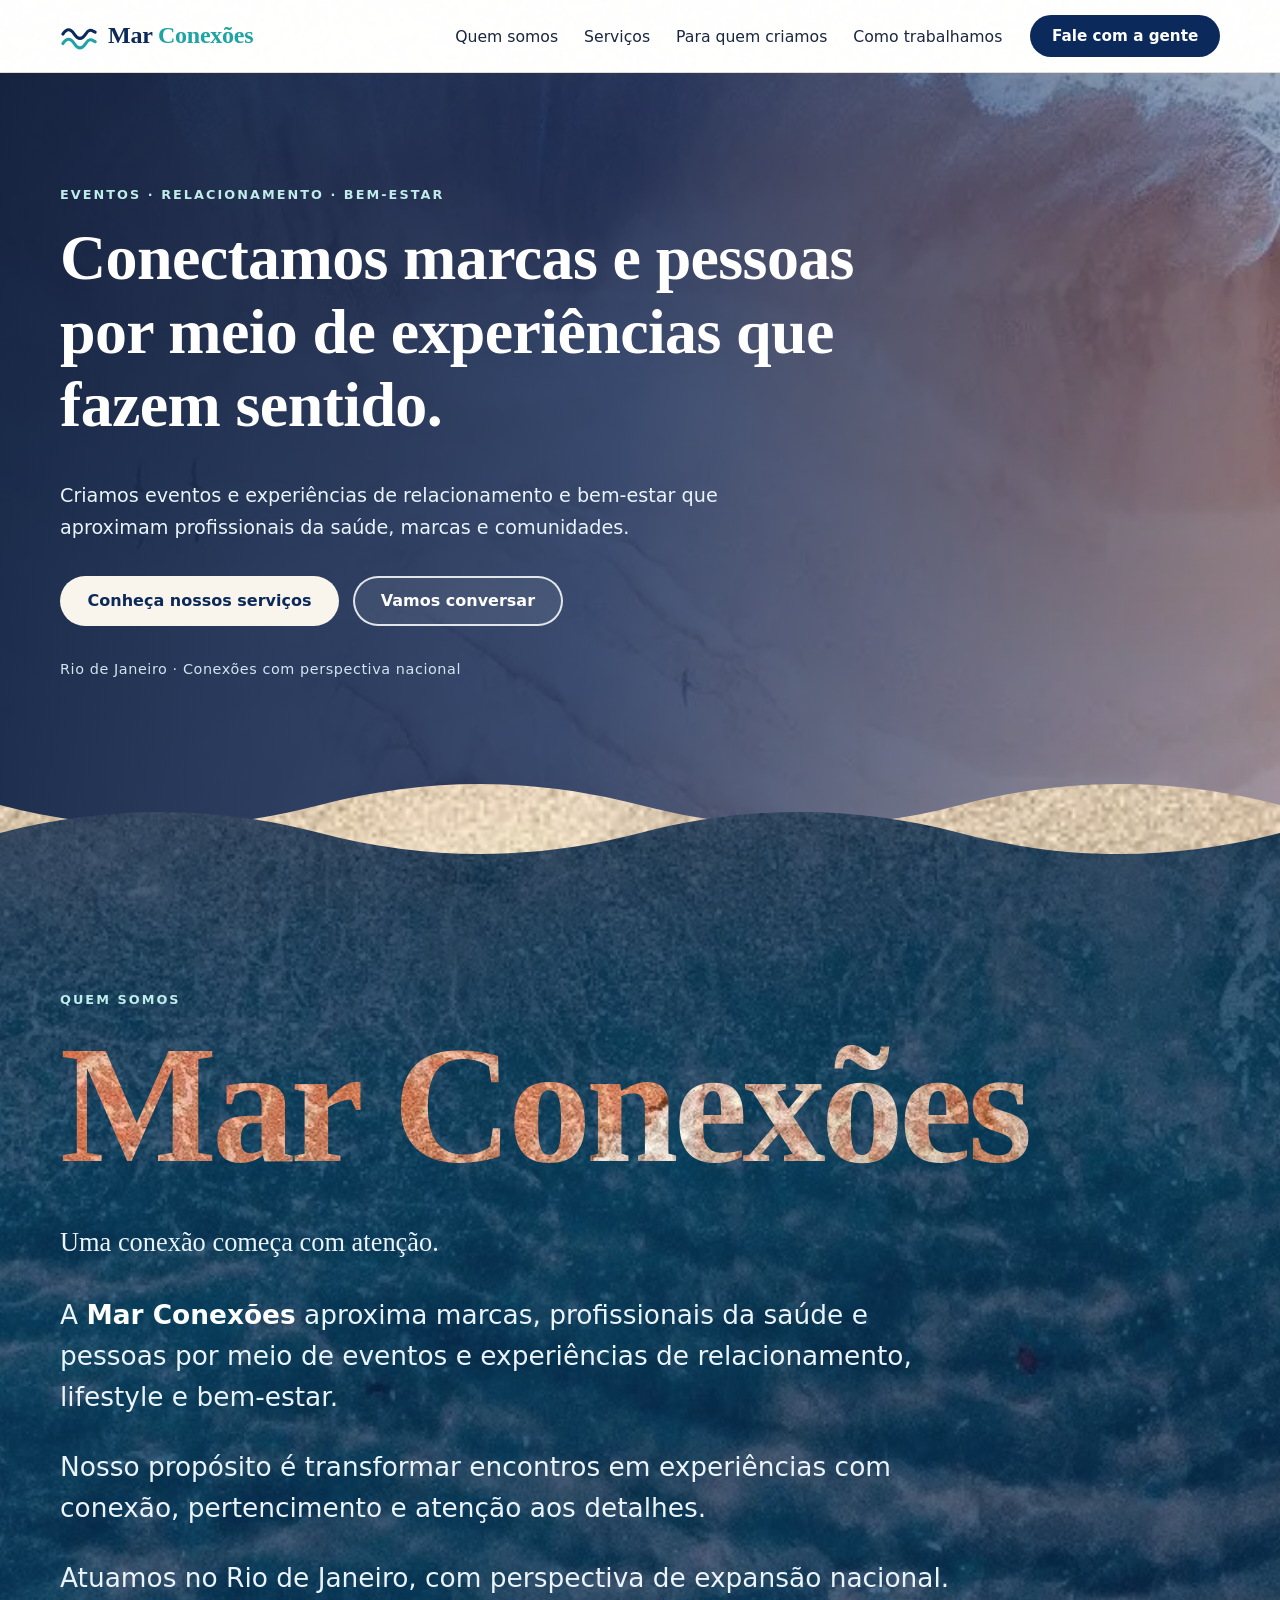
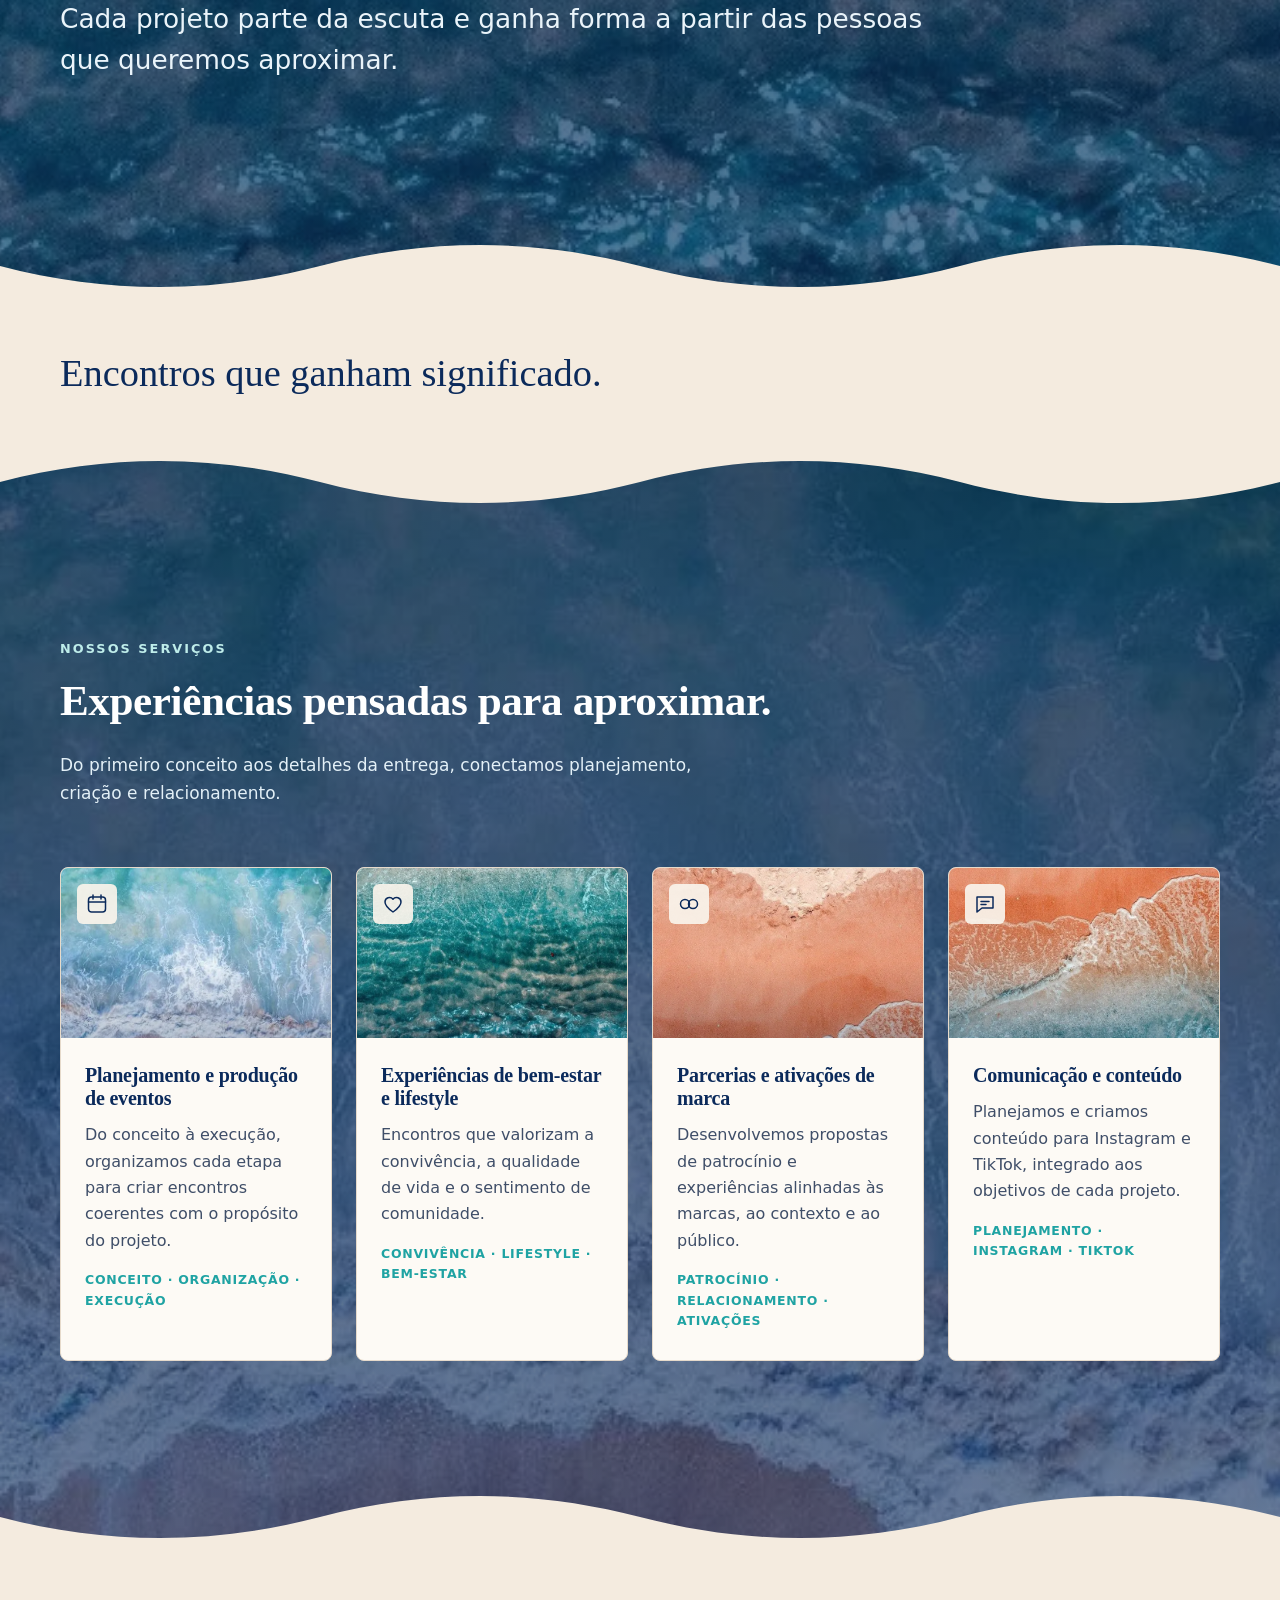
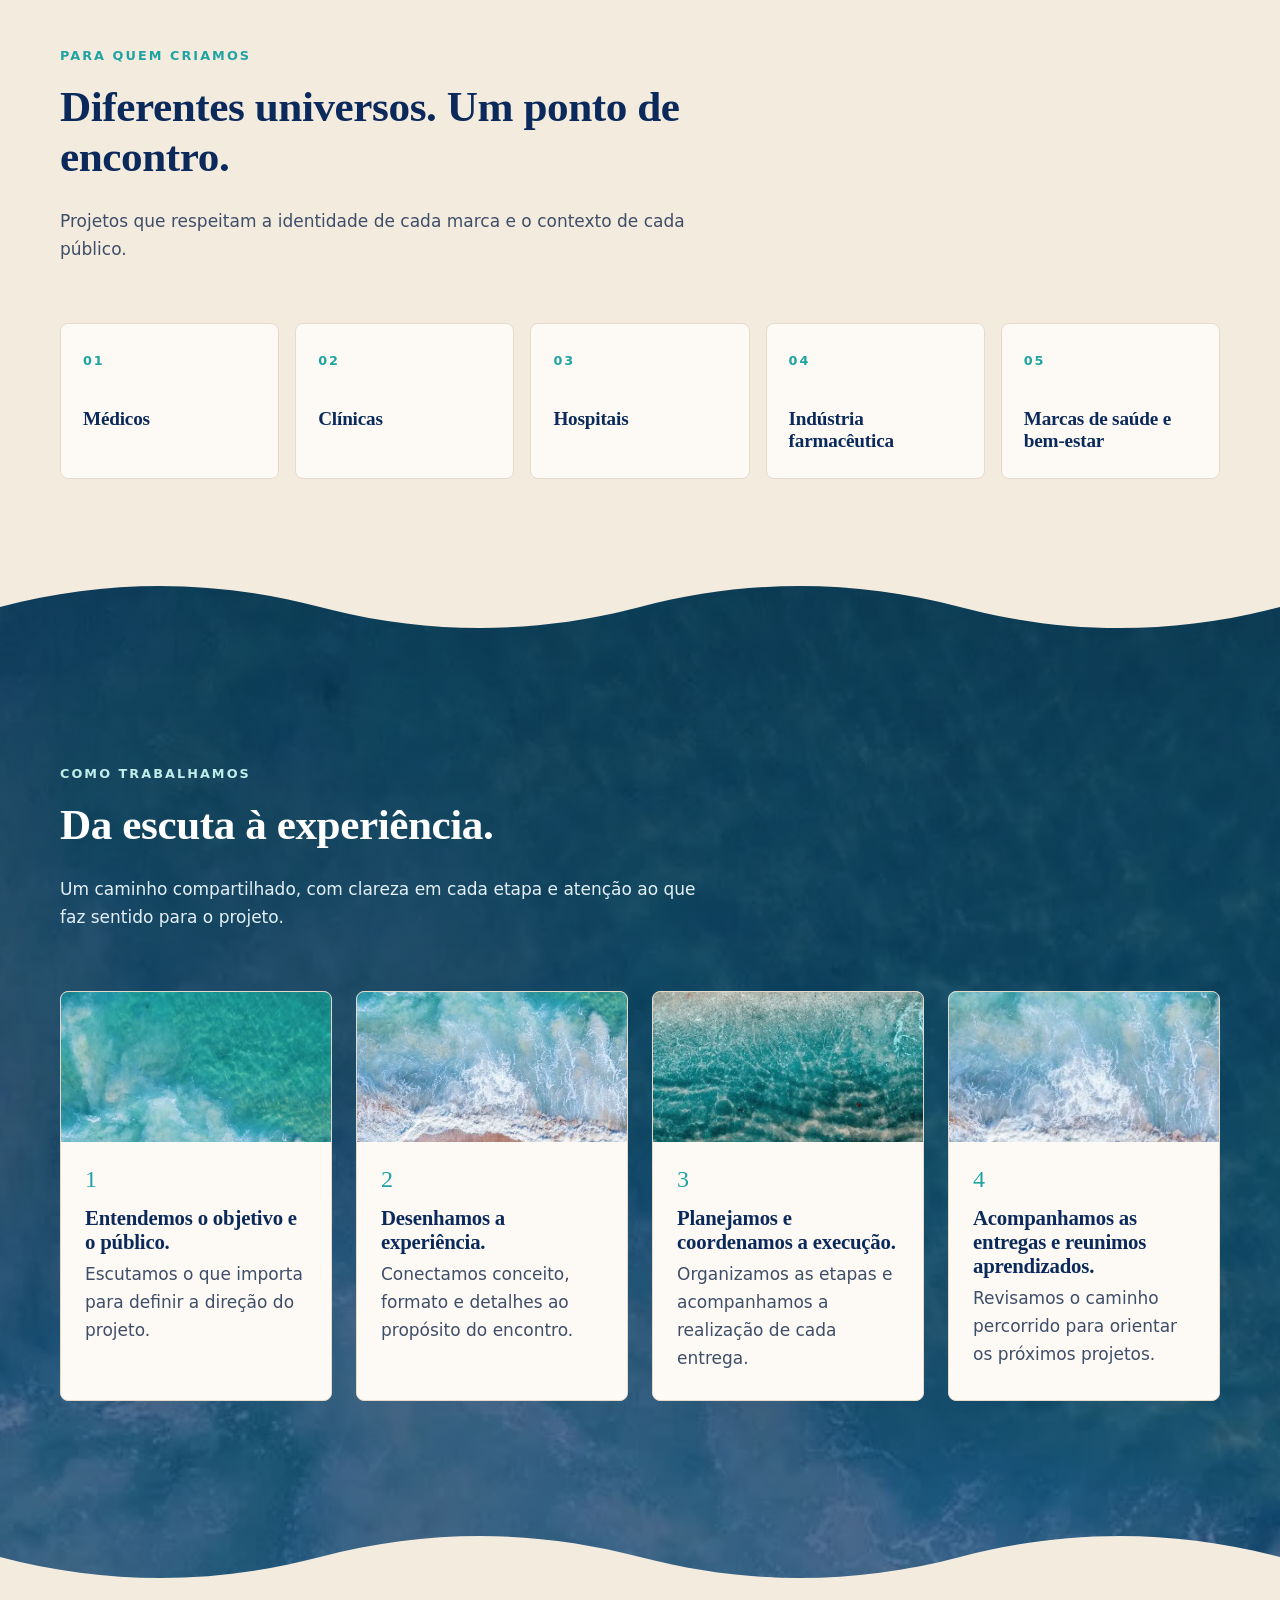
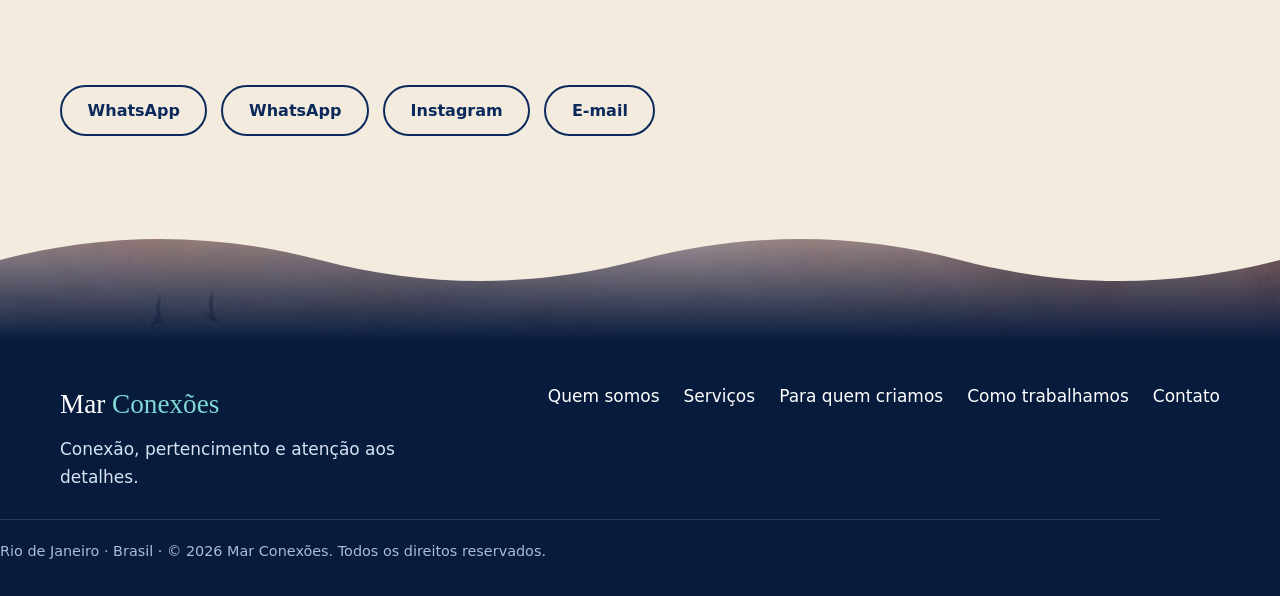
==== index.html @ 2508d007 "Inverte fundos (mar onde era areia e areia onde era mar) e novo Quem somos com foto dentro das letra" ====
<!DOCTYPE html>
<html lang="pt-BR">
<head>
  <meta charset="utf-8">
  <meta name="viewport" content="width=device-width, initial-scale=1">
  <title>Mar Conexões | Eventos e experiências de relacionamento e bem-estar</title>
  <meta name="description" content="A Mar Conexões conecta marcas, profissionais da saúde e pessoas por meio de eventos, experiências de relacionamento, lifestyle e bem-estar. Atuação no Rio de Janeiro.">
  <meta name="theme-color" content="#0B2A5B">
  <meta property="og:type" content="website">
  <meta property="og:locale" content="pt_BR">
  <meta property="og:title" content="Mar Conexões">
  <meta property="og:description" content="Conectamos marcas e pessoas por meio de experiências que fazem sentido.">
  <link rel="icon" type="image/svg+xml" href="assets/favicon.svg">
  <link rel="stylesheet" href="assets/css/styles.css">
</head>
<body>
  <a class="skip-link" href="#conteudo">Ir para o conteúdo</a>

  <header class="site-header">
    <div class="container header-inner">
      <a class="brand" href="index.html#inicio" aria-label="Mar Conexões — página inicial">
        <svg class="brand-mark" viewBox="0 0 40 40" aria-hidden="true"><path d="M3 18c4-6 8-6 12 0s8 6 12 0 6-4 10-2" fill="none" stroke="currentColor" stroke-width="3.2" stroke-linecap="round"/><path d="M3 28c4-6 8-6 12 0s8 6 12 0 6-4 10-2" fill="none" stroke="var(--teal)" stroke-width="3.2" stroke-linecap="round"/></svg>
        <span class="brand-name">Mar <em>Conexões</em></span>
      </a>
      <button class="menu-toggle" type="button" aria-expanded="false" aria-controls="menu" aria-label="Abrir menu"><span></span><span></span><span></span></button>
      <nav id="menu" class="main-nav" aria-label="Principal">
        <img class="nav-bg" src="assets/img/mar-turquesa-vertical.webp" alt="" loading="lazy" width="736" height="1308">
        <ul>
          <li><a href="index.html#quem-somos">Quem somos</a></li>
          <li><a href="index.html#servicos">Serviços</a></li>
          <li><a href="index.html#para-quem">Para quem criamos</a></li>
          <li><a href="index.html#como-trabalhamos">Como trabalhamos</a></li>
        </ul>
        <a class="btn btn-primary nav-cta" href="index.html#contato">Fale com a gente</a>
      </nav>
    </div>
  </header>

  <main id="conteudo">
    <!-- 2. Abertura -->
    <section id="inicio" class="hero" aria-labelledby="hero-titulo">
      <img class="bg" src="assets/img/mar-areia-rosa-faixa.webp" alt="" width="736" height="420" fetchpriority="high" decoding="async">
      <div class="hero-overlay"></div>
      <div class="container hero-inner">
        <p class="eyebrow eyebrow-light">Eventos · Relacionamento · Bem-estar</p>
        <h1 id="hero-titulo">Conectamos marcas e pessoas por meio de experiências que fazem sentido.</h1>
        <p class="lead">Criamos eventos e experiências de relacionamento e bem-estar que aproximam profissionais da saúde, marcas e comunidades.</p>
        <div class="actions">
          <a class="btn btn-light" href="#servicos">Conheça nossos serviços</a>
          <a class="btn btn-ghost" href="#contato">Vamos conversar</a>
        </div>
        <p class="hero-loc">Rio de Janeiro · Conexões com perspectiva nacional</p>
      </div>
      
    </section>

    <!-- 3. Quem somos -->
    <section id="quem-somos" class="section sea sea-agua" aria-labelledby="quem-titulo">
      <div class="container about-new">
        <p class="eyebrow eyebrow-light">Quem somos</p>
        <h2 id="quem-titulo" class="about-logo">Mar Conexões</h2>
        <div class="about-copy">
          <p class="about-statement">Uma conexão começa com atenção.</p>
          <p>A <strong>Mar Conexões</strong> aproxima marcas, profissionais da saúde e pessoas por meio de eventos e experiências de relacionamento, lifestyle e bem-estar.</p>
          <p>Nosso propósito é transformar encontros em experiências com conexão, pertencimento e atenção aos detalhes.</p>
          <p>Atuamos no Rio de Janeiro, com perspectiva de expansão nacional. Cada projeto parte da escuta e ganha forma a partir das pessoas que queremos aproximar.</p>
        </div>
      </div>
    </section>

    <div class="band" role="presentation">
      <p class="band-text container">Encontros que ganham significado.</p>
    </div>

    <!-- 4. Serviços -->
    <section id="servicos" class="section sea sea-espuma" aria-labelledby="serv-titulo">
      <div class="container">
        <div class="section-head">
          <p class="eyebrow">Nossos serviços</p>
          <h2 id="serv-titulo">Experiências pensadas para aproximar.</h2>
          <p class="section-sub">Do primeiro conceito aos detalhes da entrega, conectamos planejamento, criação e relacionamento.</p>
        </div>
        <div class="cards cards-4">
          <article class="card">
            <div class="card-media"><img src="assets/img/mar-espuma-quadrado.webp" alt="" loading="lazy" width="560" height="560"><span class="card-icon" aria-hidden="true"><svg viewBox="0 0 24 24"><rect x="3.5" y="5" width="17" height="15" rx="3"/><path d="M8 3v4M16 3v4M3.5 10h17"/></svg></span></div>
            <div class="card-body"><h3>Planejamento e produção de eventos</h3><p>Do conceito à execução, organizamos cada etapa para criar encontros coerentes com o propósito do projeto.</p><small class="tags">Conceito · Organização · Execução</small></div>
          </article>
          <article class="card">
            <div class="card-media"><img src="assets/img/mar-agua-faixa.webp" alt="" loading="lazy" width="720" height="440"><span class="card-icon" aria-hidden="true"><svg viewBox="0 0 24 24"><path d="M12 20c-5-3.5-8-6.5-8-10a4.5 4.5 0 0 1 8-2.8A4.5 4.5 0 0 1 20 10c0 3.5-3 6.5-8 10z"/></svg></span></div>
            <div class="card-body"><h3>Experiências de bem-estar e lifestyle</h3><p>Encontros que valorizam a convivência, a qualidade de vida e o sentimento de comunidade.</p><small class="tags">Convivência · Lifestyle · Bem-estar</small></div>
          </article>
          <article class="card">
            <div class="card-media"><img src="assets/img/mar-areia-coral-faixa.webp" alt="" loading="lazy" width="720" height="420"><span class="card-icon" aria-hidden="true"><svg viewBox="0 0 24 24"><circle cx="8" cy="12" r="4.5"/><circle cx="16" cy="12" r="4.5"/></svg></span></div>
            <div class="card-body"><h3>Parcerias e ativações de marca</h3><p>Desenvolvemos propostas de patrocínio e experiências alinhadas às marcas, ao contexto e ao público.</p><small class="tags">Patrocínio · Relacionamento · Ativações</small></div>
          </article>
          <article class="card">
            <div class="card-media"><img src="assets/img/mar-onda-coral-faixa.webp" alt="" loading="lazy" width="720" height="440"><span class="card-icon" aria-hidden="true"><svg viewBox="0 0 24 24"><path d="M4 5h16v11H9l-5 4z"/><path d="M8 9.5h8M8 12.5h5"/></svg></span></div>
            <div class="card-body"><h3>Comunicação e conteúdo</h3><p>Planejamos e criamos conteúdo para Instagram e TikTok, integrado aos objetivos de cada projeto.</p><small class="tags">Planejamento · Instagram · TikTok</small></div>
          </article>
        </div>
      </div>
    </section>

    <!-- 5. Para quem criamos -->
    <section id="para-quem" class="section" aria-labelledby="quem-criamos-titulo">
      <div class="container">
        <div class="section-head">
          <p class="eyebrow">Para quem criamos</p>
          <h2 id="quem-criamos-titulo">Diferentes universos. Um ponto de encontro.</h2>
          <p class="section-sub">Projetos que respeitam a identidade de cada marca e o contexto de cada público.</p>
        </div>
        <ul class="audience">
          <li><span class="num">01</span><h3>Médicos</h3></li>
          <li><span class="num">02</span><h3>Clínicas</h3></li>
          <li><span class="num">03</span><h3>Hospitais</h3></li>
          <li><span class="num">04</span><h3>Indústria farmacêutica</h3></li>
          <li><span class="num">05</span><h3>Marcas de saúde e bem-estar</h3></li>
        </ul>
      </div>
    </section>

    <!-- 6. Como trabalhamos -->
    <section id="como-trabalhamos" class="section sea sea-turquesa" aria-labelledby="como-titulo">
      <div class="container">
        <div class="section-head">
          <p class="eyebrow">Como trabalhamos</p>
          <h2 id="como-titulo">Da escuta à experiência.</h2>
          <p class="section-sub">Um caminho compartilhado, com clareza em cada etapa e atenção ao que faz sentido para o projeto.</p>
        </div>
        <ol class="steps">
          <li class="step">
            <img src="assets/img/mar-turquesa-faixa.webp" alt="" loading="lazy" width="736" height="430">
            <span class="step-num">1</span>
            <h3>Entendemos o objetivo e o público.</h3><p>Escutamos o que importa para definir a direção do projeto.</p>
          </li>
          <li class="step">
            <img src="assets/img/mar-espuma-faixa.webp" alt="" loading="lazy" width="736" height="460">
            <span class="step-num">2</span>
            <h3>Desenhamos a experiência.</h3><p>Conectamos conceito, formato e detalhes ao propósito do encontro.</p>
          </li>
          <li class="step">
            <img src="assets/img/mar-transicao-quadrado.webp" alt="" loading="lazy" width="600" height="600">
            <span class="step-num">3</span>
            <h3>Planejamos e coordenamos a execução.</h3><p>Organizamos as etapas e acompanhamos a realização de cada entrega.</p>
          </li>
          <li class="step">
            <img src="assets/img/mar-espuma-quadrado.webp" alt="" loading="lazy" width="560" height="560">
            <span class="step-num">4</span>
            <h3>Acompanhamos as entregas e reunimos aprendizados.</h3><p>Revisamos o caminho percorrido para orientar os próximos projetos.</p>
          </li>
        </ol>
      </div>
    </section>

    <!-- 7. Contato -->
    <section id="contato" class="contact" aria-label="Contato">
      <div class="container contact-inner">
        <div id="contact-actions" class="actions"></div>
      </div>
    </section>
  </main>

  <footer class="site-footer">
    <div class="footer-strip" role="presentation"><img src="assets/img/mar-areia-rosa-faixa.webp" alt="" loading="lazy" width="736" height="420"></div>
    <div class="container footer-inner">
      <div>
        <p class="footer-brand">Mar <em>Conexões</em></p>
        <p class="footer-tag">Conexão, pertencimento e atenção aos detalhes.</p>
      </div>
      <nav aria-label="Rodapé">
        <ul>
          <li><a href="index.html#quem-somos">Quem somos</a></li>
          <li><a href="index.html#servicos">Serviços</a></li>
          <li><a href="index.html#para-quem">Para quem criamos</a></li>
          <li><a href="index.html#como-trabalhamos">Como trabalhamos</a></li>
          <li><a href="index.html#contato">Contato</a></li>
        </ul>
      </nav>
    </div>
    <p class="container copyright">Rio de Janeiro · Brasil · © <span id="ano">2026</span> Mar Conexões. Todos os direitos reservados.</p>
  </footer>

  <script src="assets/js/site-config.js"></script>
  <script src="assets/js/main.js"></script>
</body>
</html>
---- assets/css/styles.css ----
/* ==========================================================================
   Mar Conexões — estilos. Cores e fontes: edite as variáveis em :root.
   ========================================================================== */
:root {
  --navy: #0B2A5B;
  --navy-deep: #071B3D;
  --teal: #1FA3A3;
  --teal-soft: #DDF1F0;
  --coral: #E9917A;
  --sand: #F4EBDF;
  --sand-light: #FAF5EC;
  --paper: #FDFAF5;
  --ink: #1A2740;
  --muted: #3F4E68;
  --line: #E6DACB;
  --white: #fff;
  --font-display: "Iowan Old Style", "Palatino Linotype", Palatino, "Book Antiqua", Georgia, serif;
  --font-body: system-ui, -apple-system, "Segoe UI", Roboto, "Helvetica Neue", Arial, sans-serif;
  --radius: 8px;
  --header-h: 72px;
  --wave-h: 56px;
  --wave-top: url("data:image/svg+xml,%3Csvg xmlns='http://www.w3.org/2000/svg' viewBox='0 0 1440 80' preserveAspectRatio='none'%3E%3Cpath transform='translate(0 80) scale(1 -1)' d='M0 0H1440V40C1320 0 1200 0 1080 40C960 80 840 80 720 40C600 0 480 0 360 40C240 80 120 80 0 40Z'/%3E%3C/svg%3E");
  --hero-wave: url("data:image/svg+xml,%3Csvg xmlns='http://www.w3.org/2000/svg' viewBox='0 0 1440 80' preserveAspectRatio='none'%3E%3Cpath d='M0 0H1440V40C1320 0 1200 0 1080 40C960 80 840 80 720 40C600 0 480 0 360 40C240 80 120 80 0 40Z'/%3E%3C/svg%3E");
  /* Textura de areia: grãos finos gerados em SVG (sem arquivo de imagem). */
  --sand-grain: url("data:image/svg+xml,%3Csvg xmlns='http://www.w3.org/2000/svg' width='240' height='240'%3E%3Cfilter id='g' x='0' y='0' width='100%25' height='100%25'%3E%3CfeTurbulence type='fractalNoise' baseFrequency='.9' numOctaves='3' stitchTiles='stitch'/%3E%3CfeColorMatrix values='0 0 0 0 .55 0 0 0 0 .42 0 0 0 0 .28 0 0 0 .55 0'/%3E%3C/filter%3E%3Crect width='100%25' height='100%25' filter='url(%23g)' opacity='.5'/%3E%3C/svg%3E");
}
*, *::before, *::after { box-sizing: border-box; }
html { scroll-behavior: smooth; scroll-padding-top: calc(var(--header-h) + 8px); }
body { margin: 0; font-family: var(--font-body); color: var(--ink); background: var(--sand); line-height: 1.65; font-size: 1.0625rem; -webkit-font-smoothing: antialiased; }
body.menu-open { overflow: hidden; }
/* Fundo de areia (foto) fixo atrás de toda a página, suavizado para manter o texto legível. */
body::before { content: ""; position: fixed; inset: 0; z-index: -1; pointer-events: none; background: linear-gradient(rgba(250,244,234,.5), rgba(250,244,234,.5)), url("../img/areia-textura.webp") center / cover no-repeat; }
img { max-width: 100%; display: block; }
h1, h2, h3 { font-family: var(--font-display); color: var(--navy); font-weight: 600; line-height: 1.15; margin: 0 0 .6em; letter-spacing: -.01em; }
h1 { font-size: clamp(2.2rem, 5.6vw, 4rem); }
h2 { font-size: clamp(1.8rem, 3.8vw, 2.7rem); }
h3 { font-size: 1.3rem; }
p { margin: 0 0 1.1em; }
a { color: var(--navy); }
:focus-visible { outline: 3px solid var(--teal); outline-offset: 3px; border-radius: 6px; }
.container { width: min(1160px, 100% - 40px); margin-inline: auto; }
.skip-link { position: absolute; left: 12px; top: -60px; background: var(--navy); color: #fff; padding: 10px 16px; border-radius: 8px; z-index: 100; }
.skip-link:focus { top: 12px; }

.eyebrow { font-size: .8rem; letter-spacing: .16em; text-transform: uppercase; font-weight: 700; color: var(--teal); margin-bottom: 1rem; }
.eyebrow-light { color: #BFEDEA; }
.lead { font-size: 1.2rem; max-width: 40em; }

/* Botões */
.btn { display: inline-flex; align-items: center; justify-content: center; padding: .85em 1.6em; border-radius: 999px; font-weight: 600; font-size: 1rem; text-decoration: none; border: 2px solid transparent; transition: background .2s, color .2s, border-color .2s, transform .2s; line-height: 1.2; }
.btn:hover { transform: translateY(-2px); }
.btn-primary { background: var(--navy); color: #fff; }
.btn-primary:hover { background: var(--teal); }
.btn-light { background: var(--sand-light); color: var(--navy); }
.btn-light:hover { background: var(--teal-soft); }
.btn-ghost { border-color: rgba(255,255,255,.85); color: #fff; background: rgba(255,255,255,.08); }
.btn-outline { border-color: var(--navy); color: var(--navy); background: transparent; }
.btn-outline:hover { background: rgba(11,42,91,.08); }
.btn-ghost:hover { background: rgba(255,255,255,.22); }
.actions { display: flex; flex-wrap: wrap; gap: 14px; margin-top: 2rem; }
.actions[hidden], [hidden] { display: none !important; }

/* Cabeçalho */
.site-header { position: sticky; top: 0; z-index: 50; background: rgba(255,255,255,.98); border-bottom: 1px solid var(--line); }
.header-inner { height: var(--header-h); display: flex; align-items: center; justify-content: space-between; gap: 16px; }
.brand { display: flex; align-items: center; gap: 10px; text-decoration: none; color: var(--navy); position: relative; z-index: 3; }
.brand-mark { width: 38px; height: 38px; color: var(--navy); }
.brand-name { font-family: var(--font-display); font-size: 1.5rem; font-weight: 600; letter-spacing: -.01em; }
.brand-name em { font-style: normal; color: var(--teal); }
.main-nav { display: flex; align-items: center; gap: 28px; }
.main-nav ul { display: flex; gap: 26px; list-style: none; margin: 0; padding: 0; }
.main-nav ul a { text-decoration: none; font-weight: 500; font-size: .98rem; color: var(--ink); padding: 6px 0; border-bottom: 2px solid transparent; }
.main-nav ul a:hover { border-color: var(--teal); }
.main-nav .btn { padding: .65em 1.3em; font-size: .95rem; }
.nav-bg { display: none; }
.menu-toggle { display: none; position: relative; z-index: 3; width: 46px; height: 46px; border: 0; background: transparent; cursor: pointer; border-radius: 12px; }
.menu-toggle span { position: absolute; left: 11px; right: 11px; height: 2px; background: var(--navy); border-radius: 2px; transition: transform .25s, opacity .2s, top .25s; }
.menu-toggle span:nth-child(1) { top: 16px; } .menu-toggle span:nth-child(2) { top: 22px; } .menu-toggle span:nth-child(3) { top: 28px; }
.menu-toggle[aria-expanded="true"] span { background: #fff; }
.menu-toggle[aria-expanded="true"] span:nth-child(1) { top: 22px; transform: rotate(45deg); }
.menu-toggle[aria-expanded="true"] span:nth-child(2) { opacity: 0; }
.menu-toggle[aria-expanded="true"] span:nth-child(3) { top: 22px; transform: rotate(-45deg); }

@media (max-width: 899px) {
  .menu-toggle { display: block; }
  .main-nav { position: fixed; inset: 0; z-index: 2; flex-direction: column; justify-content: center; align-items: flex-start; gap: 28px; padding: 100px 28px 40px; background: var(--navy-deep); overflow: hidden; visibility: hidden; opacity: 0; transition: opacity .25s, visibility .25s; }
  .main-nav.is-open { visibility: visible; opacity: 1; }
  .main-nav::after { content: ""; position: absolute; inset: 0; background: linear-gradient(180deg, rgba(7,27,61,.82), rgba(11,42,91,.7)); z-index: 0; }
  .nav-bg { display: block; position: absolute; inset: 0; width: 100%; height: 100%; object-fit: cover; z-index: 0; }
  .main-nav > :not(.nav-bg) { position: relative; z-index: 1; }
  .main-nav ul { flex-direction: column; gap: 6px; }
  .main-nav ul a { color: #fff; font-family: var(--font-display); font-size: 2rem; border: 0; }
  .main-nav .btn { background: #fff; color: var(--navy); }
  body.menu-open .brand { color: #fff; } body.menu-open .brand-mark { color: #fff; }
  body.menu-open .brand-name, body.menu-open .brand-name em { color: #fff; }
}

/* Camadas de imagem */
.bg { position: absolute; inset: 0; width: 100%; height: 100%; object-fit: cover; z-index: 0; }
.photo-overlay { position: absolute; inset: 0; z-index: 1; background: linear-gradient(180deg, rgba(7,27,61,.6), rgba(11,42,91,.5)); }
.photo-overlay-strong { background: linear-gradient(120deg, rgba(7,27,61,.86), rgba(11,42,91,.6) 60%, rgba(14,90,110,.35)); }

/* Abertura */
.hero { position: relative; min-height: min(86vh, 760px); display: flex; align-items: center; color: #fff; overflow: hidden; background: var(--navy); padding: 90px 0 130px; }
.hero .bg { object-position: 50% 40%; }
.hero-overlay { position: absolute; inset: 0; z-index: 1; background: linear-gradient(100deg, rgba(7,27,61,.92) 0%, rgba(11,42,91,.78) 48%, rgba(11,42,91,.3) 100%); }
.hero-inner { position: relative; z-index: 2; }

.hero h1 { color: #fff; max-width: 14em; }
.hero .lead { color: #EAF4FA; }
/* Curva ondulada no fim do hero (recorte, para o fundo de areia aparecer por trás). */
.hero { -webkit-mask: linear-gradient(#000,#000) top / 100% calc(100% - var(--wave-h) + 1px) no-repeat, var(--hero-wave) bottom / 100% var(--wave-h) no-repeat; mask: linear-gradient(#000,#000) top / 100% calc(100% - var(--wave-h) + 1px) no-repeat, var(--hero-wave) bottom / 100% var(--wave-h) no-repeat; }

/* Seções */
.section { padding: clamp(72px, 10vw, 128px) 0; position: relative; }
.section-tint { background: transparent; }
.section-head { max-width: 46rem; margin-bottom: clamp(36px, 5vw, 60px); }
.section-head-light h2 { color: #fff; }

/* Quem somos */
.about { display: grid; grid-template-columns: 1fr 1fr; gap: clamp(36px, 6vw, 90px); align-items: center; }
.about-visual { position: relative; padding-bottom: 60px; }
.frame { margin: 0; overflow: hidden; border-radius: var(--radius); box-shadow: none; }
.frame img { width: 100%; height: 100%; object-fit: cover; }
.frame-tall { width: 74%; aspect-ratio: 4/5; border-radius: 0; clip-path: url(#onda-a); }
.frame-small { position: absolute; right: 0; bottom: 0; width: 46%; aspect-ratio: 1; border-radius: 0; clip-path: url(#onda-b); }
.about-text p { color: var(--muted); }
.about-text strong { color: var(--navy); }
.founders { list-style: none; padding: 0; margin: 2rem 0 0; display: flex; flex-wrap: wrap; gap: 14px; }
.founders li { display: flex; align-items: center; gap: 14px; padding: 12px 22px 12px 12px; border: 1px solid var(--line); border-radius: 999px; }
.founders strong { display: block; line-height: 1.2; color: var(--navy); }
.founders span:not(.avatar) { font-size: .85rem; color: var(--muted); }
.avatar { width: 46px; height: 46px; border-radius: 50%; background: var(--navy); color: #fff; display: grid; place-items: center; font-family: var(--font-display); font-size: 1.3rem; }
.avatar-teal { background: var(--teal); }

/* Faixa divisória */
.band { position: relative; height: clamp(180px, 24vw, 280px); overflow: hidden; display: flex; align-items: center; background: var(--navy); }
.band img { position: absolute; inset: 0; width: 100%; height: 100%; object-fit: cover; object-position: 50% 40%; }
.band::after { content: ""; position: absolute; inset: 0; background: linear-gradient(90deg, rgba(7,27,61,.7), rgba(11,42,91,.2)); }
.band-text { position: relative; z-index: 1; color: #fff; font-family: var(--font-display); font-size: clamp(1.5rem, 3.4vw, 2.4rem); margin: 0 auto; max-width: 1160px; }

/* Serviços */
.cards { display: grid; gap: 24px; }
.cards-4 { grid-template-columns: repeat(4, 1fr); }
.card { background: var(--paper); border-radius: var(--radius); overflow: hidden; border: 1px solid var(--line); display: flex; flex-direction: column; transition: transform .25s, box-shadow .25s; }
.card:hover { transform: translateY(-2px); box-shadow: 0 18px 36px -28px rgba(11,42,91,.35); }
.card-media { position: relative; height: 170px; background: var(--navy); }
.card-media img { width: 100%; height: 100%; object-fit: cover; }
.card-media::after { content: ""; position: absolute; inset: 0; background: linear-gradient(180deg, rgba(11,42,91,0) 55%, rgba(11,42,91,.25)); }
.card-icon { position: absolute; z-index: 1; left: 16px; top: 16px; width: 40px; height: 40px; border-radius: 6px; background: rgba(250,245,236,.92); display: grid; place-items: center; }
.card-icon svg { width: 24px; height: 24px; fill: none; stroke: var(--navy); stroke-width: 1.5; stroke-linecap: round; stroke-linejoin: round; }
.card-body { padding: 26px 24px 28px; }
.card-body h3 { font-size: 1.25rem; }
.card-body p { margin: 0; color: var(--muted); font-size: 1rem; }
@media (max-width: 1099px) { .cards-4 { grid-template-columns: repeat(2, 1fr); } }
@media (max-width: 599px) { .cards-4 { grid-template-columns: 1fr; } }

/* Para quem criamos */
.section-photo { color: #fff; overflow: hidden; background: var(--navy); }
.section-photo .container { position: relative; z-index: 2; }
.audience { list-style: none; padding: 0; margin: 0; display: grid; grid-template-columns: repeat(5, 1fr); gap: 16px; }
.audience li { padding: 26px 22px; border-radius: var(--radius); background: var(--paper); border: 1px solid var(--line); }
.audience h3 { color: var(--navy); font-size: 1.2rem; margin: 0; }
.num { display: block; font-size: .8rem; letter-spacing: .15em; font-weight: 700; color: var(--teal); margin-bottom: 36px; }
@media (max-width: 1099px) { .audience { grid-template-columns: repeat(6, 1fr); } .audience li { grid-column: span 2; } .audience li:nth-child(n+4) { grid-column: span 3; } }
@media (max-width: 699px) { .audience li, .audience li:nth-child(n+4) { grid-column: span 3; } .audience li:last-child { grid-column: 1 / -1; } .num { margin-bottom: 20px; } }

/* Como trabalhamos */
.steps { list-style: none; padding: 0; margin: 0; display: grid; grid-template-columns: repeat(4, 1fr); gap: 24px; position: relative; counter-reset: s; }
.step { position: relative; z-index: 1; display: flex; flex-direction: column; border: 1px solid var(--line); border-radius: var(--radius); background: var(--paper); overflow: hidden; padding-bottom: 28px; }
.step img { width: 100%; height: 150px; object-fit: cover; margin-bottom: 0; }
.step-num { align-self: flex-start; margin: 18px 0 6px 24px; font-family: var(--font-display); font-size: 1.5rem; color: var(--teal); letter-spacing: .04em; }
.step h3, .step p { padding: 0 24px; }
.step h3 { margin-bottom: .3em; }
.step p { margin: 0; color: var(--muted); }
@media (max-width: 1099px) { .steps { grid-template-columns: 1fr 1fr; } }
@media (max-width: 599px) { .steps { grid-template-columns: 1fr; } }

/* Contato */
.contact, .notfound { position: relative; overflow: hidden; color: #fff; background: var(--navy); padding: clamp(80px, 12vw, 150px) 0; }
.notfound { min-height: 70vh; display: flex; align-items: center; }
.contact-inner { position: relative; z-index: 2; }
.notfound h1 { color: #fff; max-width: 15em; }
.contact .lead, .notfound .lead { color: #EAF4FA; }
.contact-note { margin-top: 2rem; padding: 14px 22px; display: inline-block; border: 1px solid rgba(255,255,255,.4); border-radius: 999px; background: rgba(255,255,255,.1); }

/* Rodapé */
.site-footer { background: var(--navy-deep); color: #D7E3F2; }
.footer-strip { height: 110px; position: relative; overflow: hidden; }
.footer-strip img { width: 100%; height: 100%; object-fit: cover; object-position: 50% 50%; }
.footer-strip::after { content: ""; position: absolute; inset: 0; background: linear-gradient(180deg, rgba(7,27,61,.25), var(--navy-deep)); }
.footer-inner { display: flex; flex-wrap: wrap; justify-content: space-between; gap: 32px; padding: 40px 0 28px; }
.footer-brand { font-family: var(--font-display); font-size: 1.7rem; color: #fff; margin: 0 0 .3em; }
.footer-brand em { font-style: normal; color: #7FD8D2; }
.footer-tag { margin: 0; max-width: 24em; }
.site-footer ul { list-style: none; margin: 0; padding: 0; display: flex; flex-wrap: wrap; gap: 8px 24px; }
.site-footer a { color: #fff; text-decoration: none; }
.site-footer a:hover { text-decoration: underline; text-underline-offset: 4px; }
.copyright { margin: 0; padding: 20px 0 32px; border-top: 1px solid rgba(255,255,255,.14); font-size: .9rem; color: #A9BDD6; }

/* Responsivo */
@media (max-width: 899px) {
  .about { grid-template-columns: 1fr; }
  .about-visual { max-width: 480px; }
  .hero { padding: 70px 0 110px; min-height: 82vh; }
  .hero-overlay { background: linear-gradient(180deg, rgba(7,27,61,.9), rgba(11,42,91,.72)); }
}
@media (prefers-reduced-motion: reduce) { html { scroll-behavior: auto; } *, *::before, *::after { transition: none !important; } }

.section-sub { color: var(--muted); max-width: 38em; }
.tags { display: block; margin-top: 1rem; font-size: .78rem; letter-spacing: .06em; text-transform: uppercase; color: var(--teal); font-weight: 600; }
.hero-loc { margin: 2rem 0 0; font-size: .9rem; letter-spacing: .04em; color: #CFE6F0; }
.section-head-light .section-sub { color: #E3F0F7; }

/* Seções "mar": foto de mar com bordas onduladas; as demais seguem sobre o fundo de areia. */
.sea { position: relative; color: #fff; margin-block: calc(var(--wave-h) * -.5); padding-block: calc(clamp(72px, 10vw, 128px) + var(--wave-h)); z-index: 1; background: linear-gradient(rgba(7,27,61,.72), rgba(11,42,91,.62)), var(--sea-img) center / cover no-repeat; -webkit-mask: var(--wave-top) top / 100% var(--wave-h) no-repeat, linear-gradient(#000,#000) center / 100% calc(100% - 2 * var(--wave-h) + 2px) no-repeat, var(--hero-wave) bottom / 100% var(--wave-h) no-repeat; mask: var(--wave-top) top / 100% var(--wave-h) no-repeat, linear-gradient(#000,#000) center / 100% calc(100% - 2 * var(--wave-h) + 2px) no-repeat, var(--hero-wave) bottom / 100% var(--wave-h) no-repeat; }
.sea-agua { --sea-img: url("../img/mar-agua-faixa.webp"); }
.sea-espuma { --sea-img: url("../img/mar-espuma-faixa.webp"); }
.sea-turquesa { --sea-img: url("../img/mar-turquesa-faixa.webp"); }
.sea h2, .sea h3, .sea .section-sub { color: #fff; }
.sea .eyebrow { color: #BFEDEA; }
.sea .card h3, .sea .step h3 { color: var(--navy); }
.sea .eyebrow-light { color: #BFEDEA; }
.sea .card p, .sea .step p { color: var(--muted); }
.sea .section-sub { color: #E3F0F7; }
/* Rodapé com borda superior ondulada */
.site-footer { -webkit-mask: var(--wave-top) top / 100% var(--wave-h) no-repeat, linear-gradient(#000,#000) bottom / 100% calc(100% - var(--wave-h) + 1px) no-repeat; mask: var(--wave-top) top / 100% var(--wave-h) no-repeat, linear-gradient(#000,#000) bottom / 100% calc(100% - var(--wave-h) + 1px) no-repeat; }
/* Faixa e contato sobre areia */
.band { background: transparent; height: auto; padding: clamp(40px, 6vw, 80px) 0; display: block; }
.band::after { display: none; }
.band-text { position: static; color: var(--navy); }
.contact { background: transparent; color: var(--navy); padding: clamp(48px, 8vw, 96px) 0; -webkit-mask: none; mask: none; }
.contact::after { display: none; }
/* Quem somos: nome com a foto dentro das letras */
.about-new { text-align: left; }
.about-logo { font-size: clamp(3.2rem, 13vw, 10.5rem); line-height: .95; font-weight: 800; letter-spacing: -.03em; margin: 0 0 .15em; color: transparent; background: url("../img/mar-coral-vertical.webp") center 48% / cover; -webkit-background-clip: text; background-clip: text; -webkit-text-fill-color: transparent; padding-bottom: .08em; }
.about-copy { max-width: 56rem; }
.about-statement { font-family: var(--font-display); font-size: clamp(1.8rem, 3.6vw, 2.8rem); line-height: 1.2; color: #fff; margin-bottom: 1.2em; }
.about-copy p { font-size: clamp(1.25rem, 2.1vw, 1.65rem); line-height: 1.55; color: #EAF4FA; }
.about-copy strong { color: #fff; }
@media (max-width: 699px) { :root { --wave-h: 36px; } }
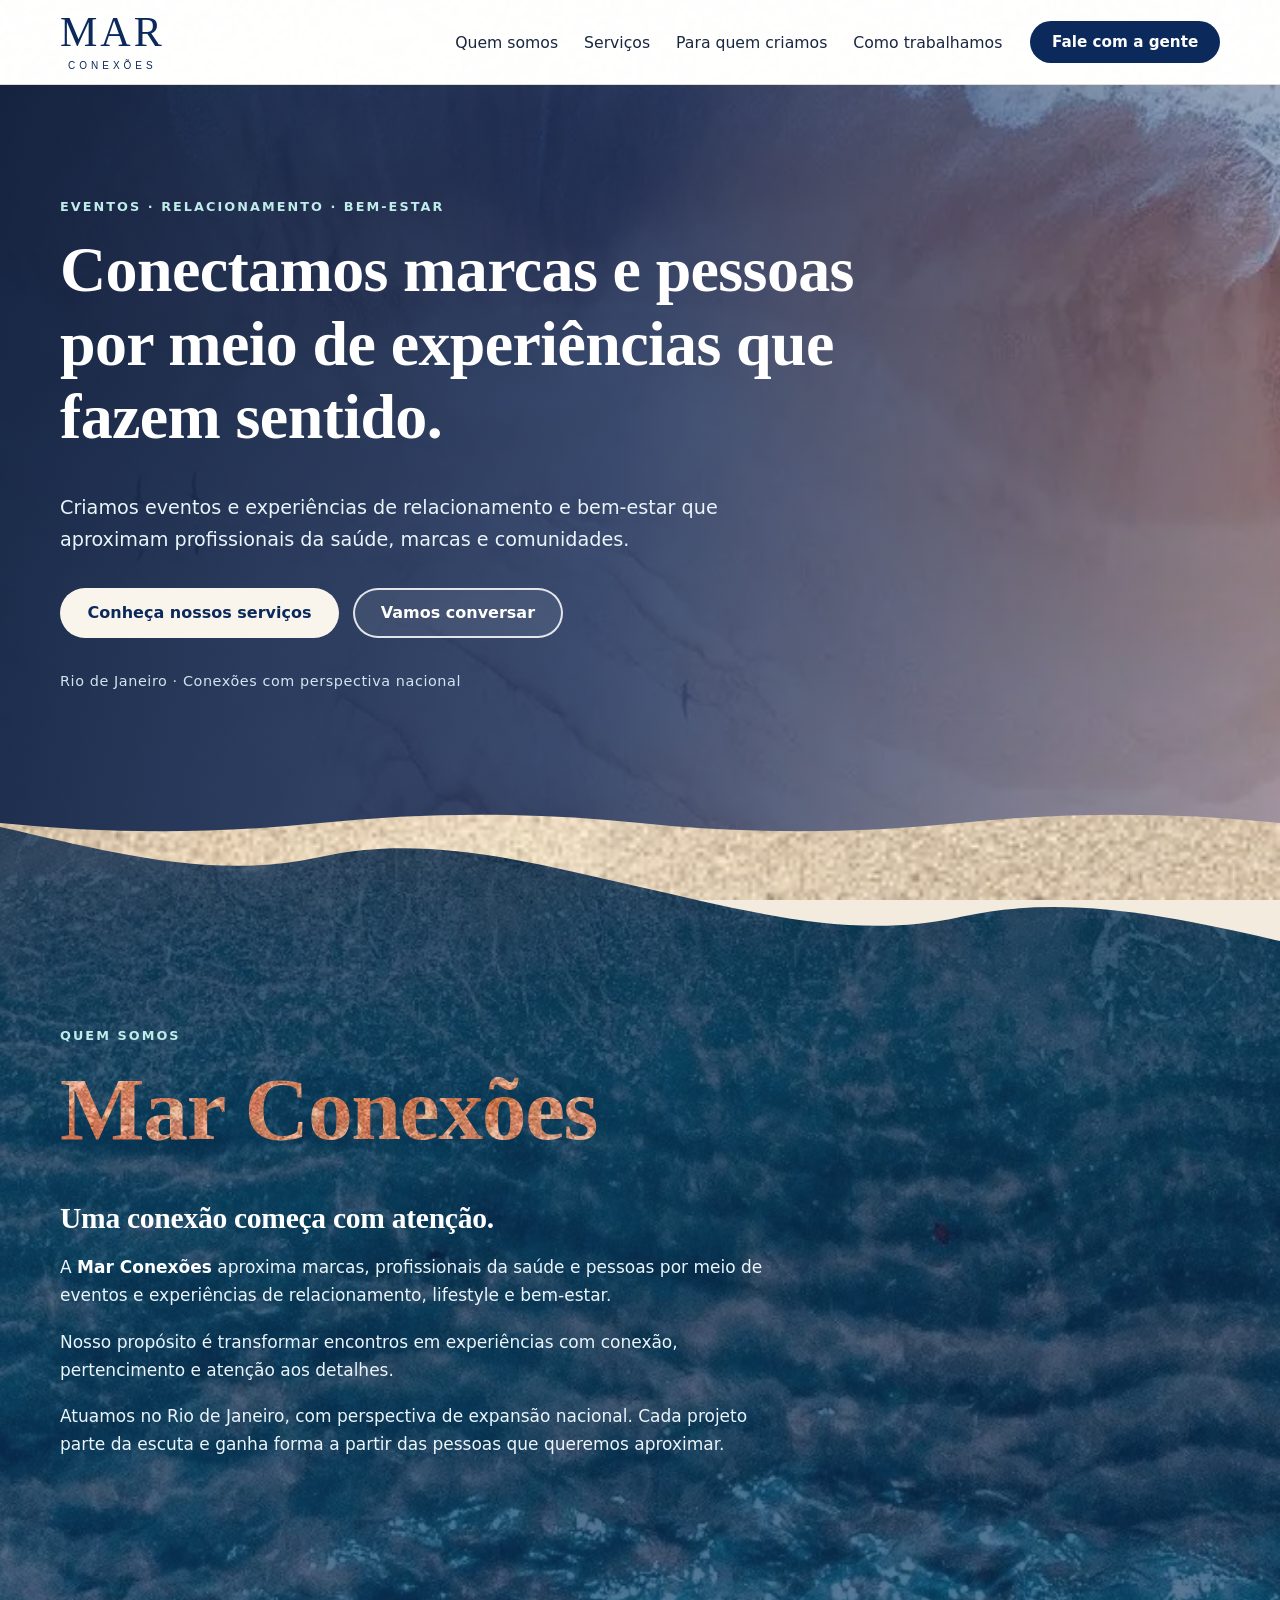
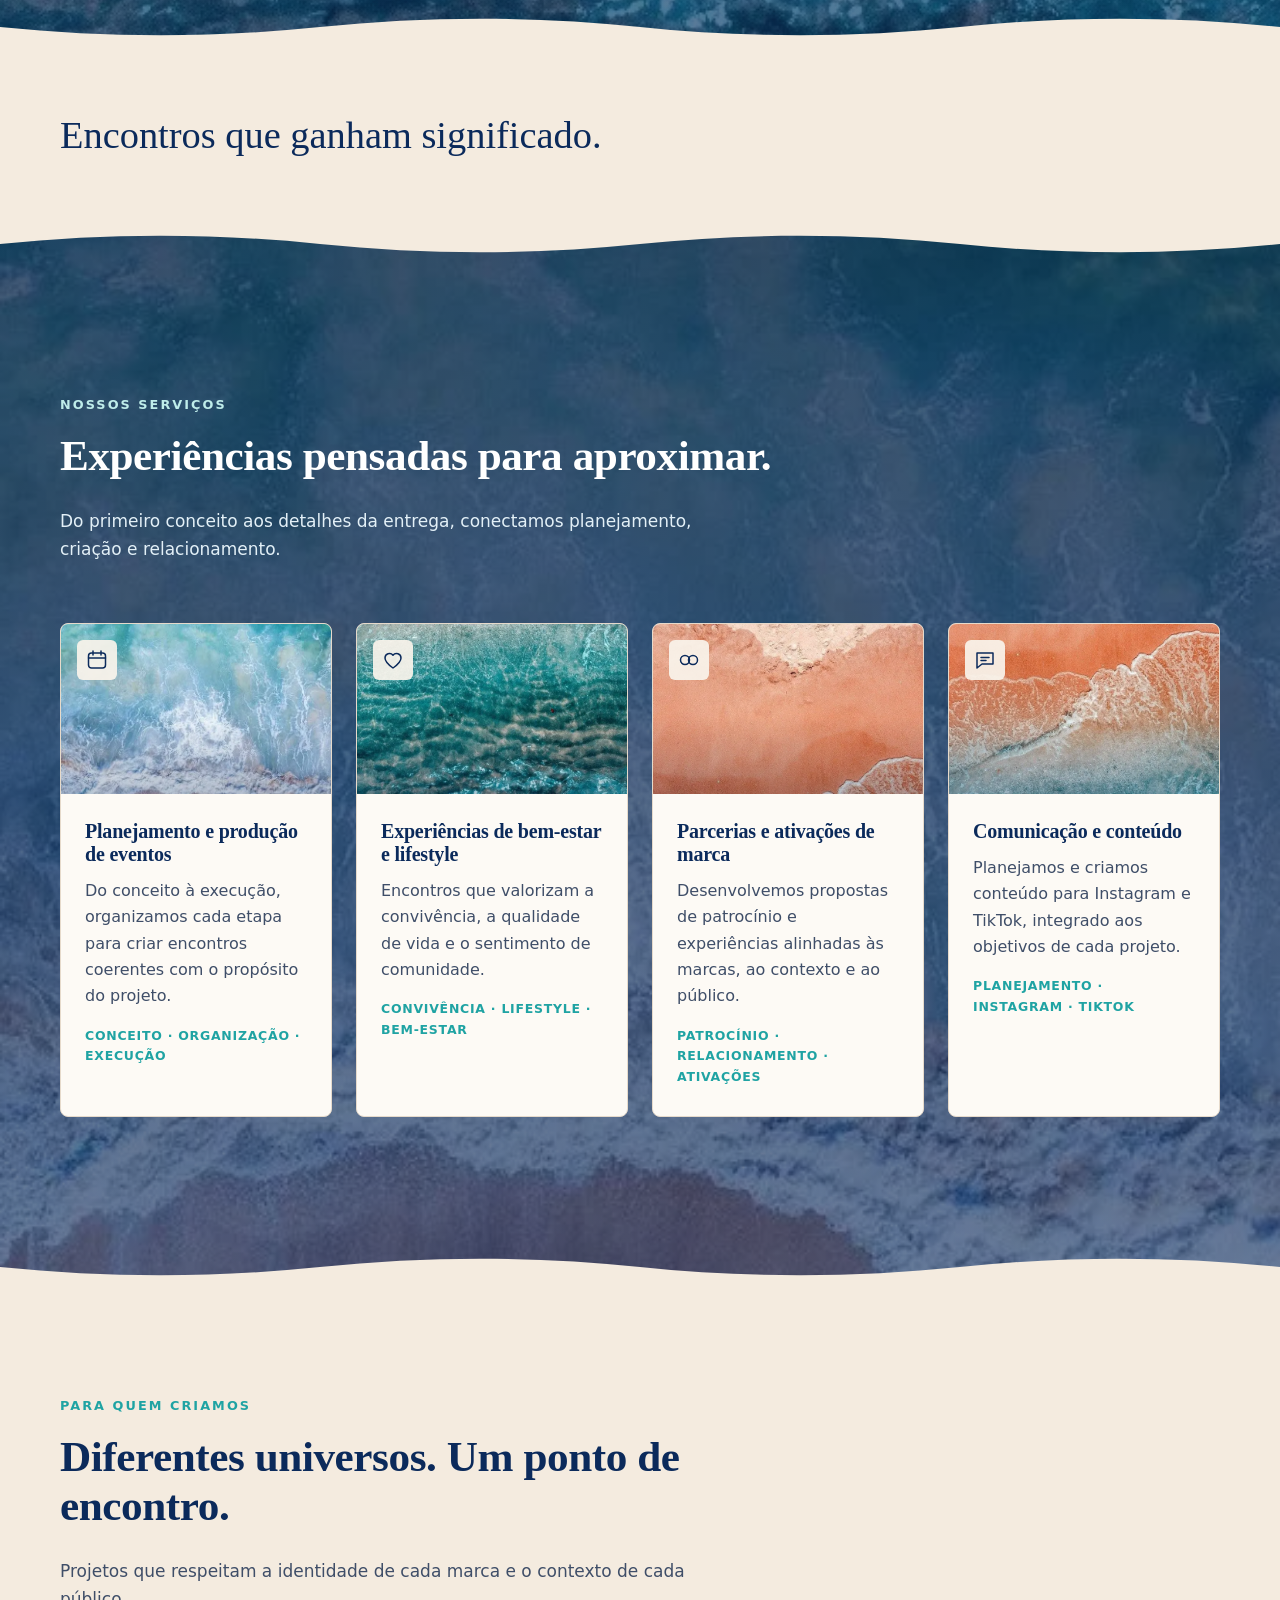
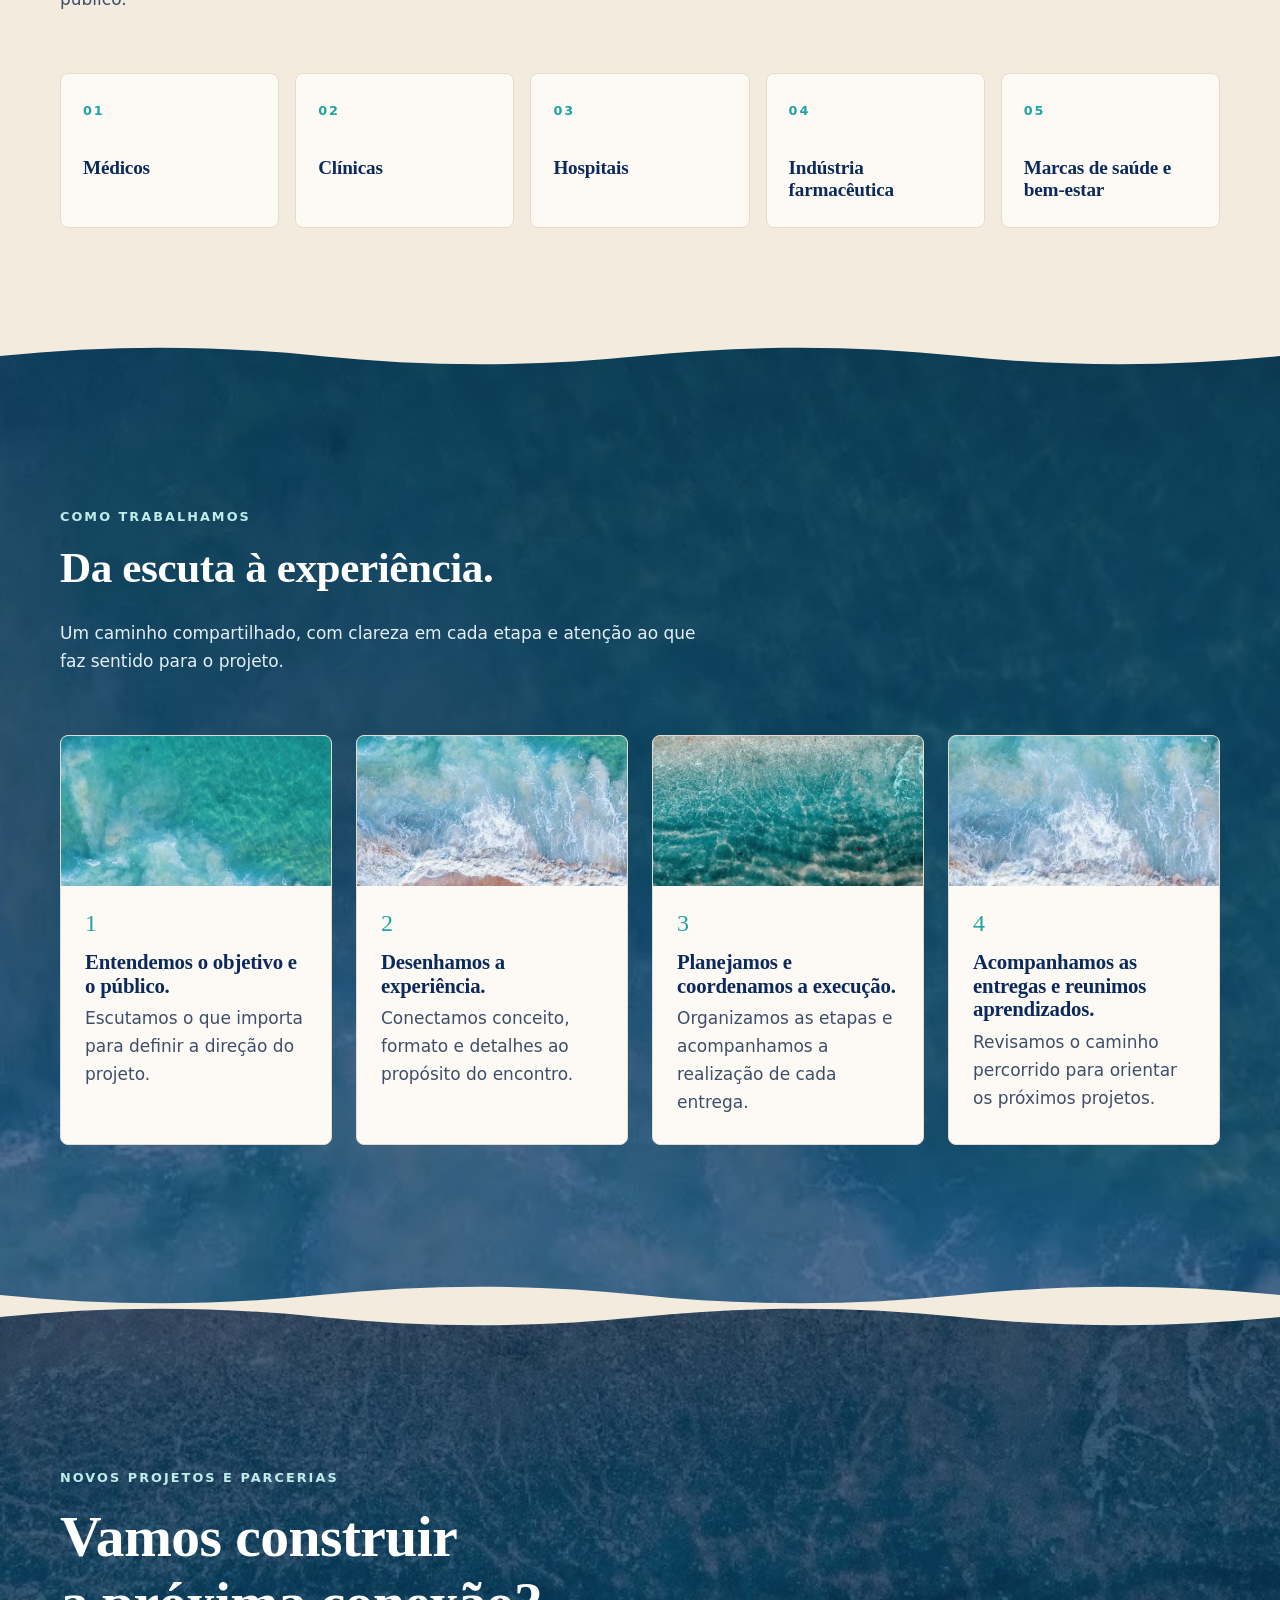
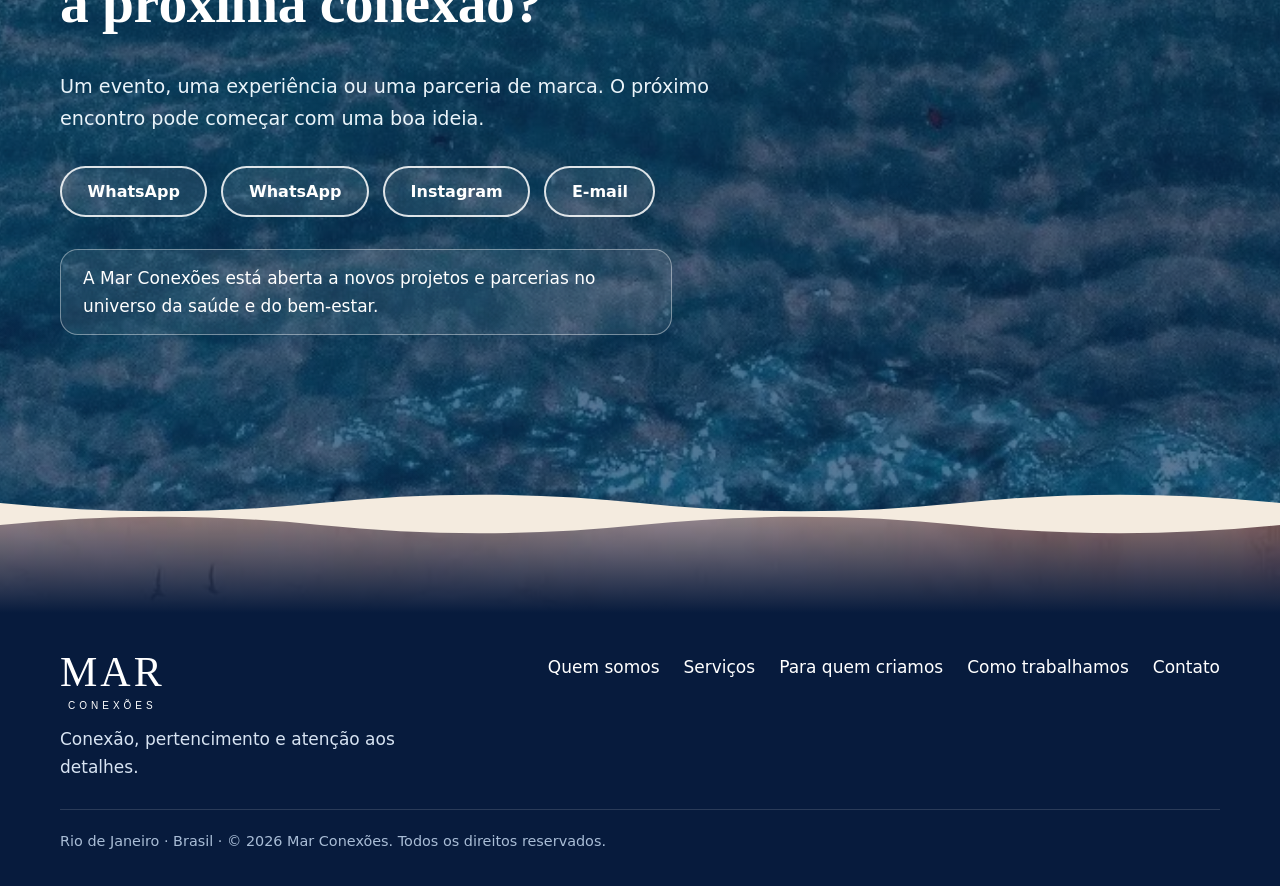
==== commit cdc5661d: "Ondas mais suaves, mar conectado à esquerda no 1º/2º slide, contato sobre o mar com a frase final e " ====
--- a/index.html
+++ b/index.html
@@ -19,8 +19,7 @@
   <header class="site-header">
     <div class="container header-inner">
       <a class="brand" href="index.html#inicio" aria-label="Mar Conexões — página inicial">
-        <svg class="brand-mark" viewBox="0 0 40 40" aria-hidden="true"><path d="M3 18c4-6 8-6 12 0s8 6 12 0 6-4 10-2" fill="none" stroke="currentColor" stroke-width="3.2" stroke-linecap="round"/><path d="M3 28c4-6 8-6 12 0s8 6 12 0 6-4 10-2" fill="none" stroke="var(--teal)" stroke-width="3.2" stroke-linecap="round"/></svg>
-        <span class="brand-name">Mar <em>Conexões</em></span>
+        <span class="brand-mar">MAR</span><small class="brand-sub">CONEXÕES</small>
       </a>
       <button class="menu-toggle" type="button" aria-expanded="false" aria-controls="menu" aria-label="Abrir menu"><span></span><span></span><span></span></button>
       <nav id="menu" class="main-nav" aria-label="Principal">
@@ -153,9 +152,13 @@
     </section>
 
     <!-- 7. Contato -->
-    <section id="contato" class="contact" aria-label="Contato">
+    <section id="contato" class="sea sea-agua contact-sea" aria-labelledby="contato-titulo">
       <div class="container contact-inner">
+        <p class="eyebrow eyebrow-light">Novos projetos e parcerias</p>
+        <h2 id="contato-titulo">Vamos construir<br>a próxima conexão?</h2>
+        <p class="lead">Um evento, uma experiência ou uma parceria de marca. O próximo encontro pode começar com uma boa ideia.</p>
         <div id="contact-actions" class="actions"></div>
+        <p class="contact-note">A Mar Conexões está aberta a novos projetos e parcerias no universo da saúde e do bem-estar.</p>
       </div>
     </section>
   </main>
@@ -164,7 +167,7 @@
     <div class="footer-strip" role="presentation"><img src="assets/img/mar-areia-rosa-faixa.webp" alt="" loading="lazy" width="736" height="420"></div>
     <div class="container footer-inner">
       <div>
-        <p class="footer-brand">Mar <em>Conexões</em></p>
+        <a class="brand brand-footer" href="index.html#inicio" aria-label="Mar Conexões — início"><span class="brand-mar">MAR</span><small class="brand-sub">CONEXÕES</small></a>
         <p class="footer-tag">Conexão, pertencimento e atenção aos detalhes.</p>
       </div>
       <nav aria-label="Rodapé">
--- a/assets/css/styles.css
+++ b/assets/css/styles.css
@@ -17,10 +17,12 @@
   --font-display: "Iowan Old Style", "Palatino Linotype", Palatino, "Book Antiqua", Georgia, serif;
   --font-body: system-ui, -apple-system, "Segoe UI", Roboto, "Helvetica Neue", Arial, sans-serif;
   --radius: 8px;
-  --header-h: 72px;
-  --wave-h: 56px;
-  --wave-top: url("data:image/svg+xml,%3Csvg xmlns='http://www.w3.org/2000/svg' viewBox='0 0 1440 80' preserveAspectRatio='none'%3E%3Cpath transform='translate(0 80) scale(1 -1)' d='M0 0H1440V40C1320 0 1200 0 1080 40C960 80 840 80 720 40C600 0 480 0 360 40C240 80 120 80 0 40Z'/%3E%3C/svg%3E");
-  --hero-wave: url("data:image/svg+xml,%3Csvg xmlns='http://www.w3.org/2000/svg' viewBox='0 0 1440 80' preserveAspectRatio='none'%3E%3Cpath d='M0 0H1440V40C1320 0 1200 0 1080 40C960 80 840 80 720 40C600 0 480 0 360 40C240 80 120 80 0 40Z'/%3E%3C/svg%3E");
+  --header-h: 84px;
+  --wave-h: 44px;
+  --link-h: 160px;
+  --wave-link: url("data:image/svg+xml,%3Csvg xmlns='http://www.w3.org/2000/svg' viewBox='0 0 1440 160' preserveAspectRatio='none'%3E%3Cpath d='M0 160V26 C120 50 240 80 360 56 C480 32 600 62 720 86 C840 110 960 140 1080 116 C1200 92 1320 116 1440 140 V160Z'/%3E%3C/svg%3E");
+  --wave-top: url("data:image/svg+xml,%3Csvg xmlns='http://www.w3.org/2000/svg' viewBox='0 0 1440 80' preserveAspectRatio='none'%3E%3Cpath transform='translate(0 80) scale(1 -1)' d='M0 0H1440V40C1320 20 1200 20 1080 40C960 60 840 60 720 40C600 20 480 20 360 40C240 60 120 60 0 40Z'/%3E%3C/svg%3E");
+  --hero-wave: url("data:image/svg+xml,%3Csvg xmlns='http://www.w3.org/2000/svg' viewBox='0 0 1440 80' preserveAspectRatio='none'%3E%3Cpath d='M0 0H1440V40C1320 20 1200 20 1080 40C960 60 840 60 720 40C600 20 480 20 360 40C240 60 120 60 0 40Z'/%3E%3C/svg%3E");
   /* Textura de areia: grãos finos gerados em SVG (sem arquivo de imagem). */
   --sand-grain: url("data:image/svg+xml,%3Csvg xmlns='http://www.w3.org/2000/svg' width='240' height='240'%3E%3Cfilter id='g' x='0' y='0' width='100%25' height='100%25'%3E%3CfeTurbulence type='fractalNoise' baseFrequency='.9' numOctaves='3' stitchTiles='stitch'/%3E%3CfeColorMatrix values='0 0 0 0 .55 0 0 0 0 .42 0 0 0 0 .28 0 0 0 .55 0'/%3E%3C/filter%3E%3Crect width='100%25' height='100%25' filter='url(%23g)' opacity='.5'/%3E%3C/svg%3E");
 }
@@ -63,10 +65,10 @@
 /* Cabeçalho */
 .site-header { position: sticky; top: 0; z-index: 50; background: rgba(255,255,255,.98); border-bottom: 1px solid var(--line); }
 .header-inner { height: var(--header-h); display: flex; align-items: center; justify-content: space-between; gap: 16px; }
-.brand { display: flex; align-items: center; gap: 10px; text-decoration: none; color: var(--navy); position: relative; z-index: 3; }
-.brand-mark { width: 38px; height: 38px; color: var(--navy); }
-.brand-name { font-family: var(--font-display); font-size: 1.5rem; font-weight: 600; letter-spacing: -.01em; }
-.brand-name em { font-style: normal; color: var(--teal); }
+.brand { display: inline-flex; flex-direction: column; align-items: center; line-height: 1; text-decoration: none; color: var(--navy); position: relative; z-index: 3; }
+.brand-mar { font: 42px/.95 Georgia, 'Times New Roman', serif; letter-spacing: 3px; }
+.brand-sub { font-family: Arial, Helvetica, sans-serif; font-size: 10px; letter-spacing: 4px; margin-top: 8px; }
+.brand-footer { color: #fff; margin-bottom: 14px; }
 .main-nav { display: flex; align-items: center; gap: 28px; }
 .main-nav ul { display: flex; gap: 26px; list-style: none; margin: 0; padding: 0; }
 .main-nav ul a { text-decoration: none; font-weight: 500; font-size: .98rem; color: var(--ink); padding: 6px 0; border-bottom: 2px solid transparent; }
@@ -91,8 +93,7 @@
   .main-nav ul { flex-direction: column; gap: 6px; }
   .main-nav ul a { color: #fff; font-family: var(--font-display); font-size: 2rem; border: 0; }
   .main-nav .btn { background: #fff; color: var(--navy); }
-  body.menu-open .brand { color: #fff; } body.menu-open .brand-mark { color: #fff; }
-  body.menu-open .brand-name, body.menu-open .brand-name em { color: #fff; }
+  body.menu-open .brand { color: #fff; }
 }
 
 /* Camadas de imagem */
@@ -190,13 +191,11 @@
 .footer-strip img { width: 100%; height: 100%; object-fit: cover; object-position: 50% 50%; }
 .footer-strip::after { content: ""; position: absolute; inset: 0; background: linear-gradient(180deg, rgba(7,27,61,.25), var(--navy-deep)); }
 .footer-inner { display: flex; flex-wrap: wrap; justify-content: space-between; gap: 32px; padding: 40px 0 28px; }
-.footer-brand { font-family: var(--font-display); font-size: 1.7rem; color: #fff; margin: 0 0 .3em; }
-.footer-brand em { font-style: normal; color: #7FD8D2; }
 .footer-tag { margin: 0; max-width: 24em; }
 .site-footer ul { list-style: none; margin: 0; padding: 0; display: flex; flex-wrap: wrap; gap: 8px 24px; }
 .site-footer a { color: #fff; text-decoration: none; }
 .site-footer a:hover { text-decoration: underline; text-underline-offset: 4px; }
-.copyright { margin: 0; padding: 20px 0 32px; border-top: 1px solid rgba(255,255,255,.14); font-size: .9rem; color: #A9BDD6; }
+.copyright { margin: 0 auto; padding: 20px 0 32px; border-top: 1px solid rgba(255,255,255,.14); font-size: .9rem; color: #A9BDD6; }
 
 /* Responsivo */
 @media (max-width: 899px) {
@@ -213,7 +212,7 @@
 .section-head-light .section-sub { color: #E3F0F7; }
 
 /* Seções "mar": foto de mar com bordas onduladas; as demais seguem sobre o fundo de areia. */
-.sea { position: relative; color: #fff; margin-block: calc(var(--wave-h) * -.5); padding-block: calc(clamp(72px, 10vw, 128px) + var(--wave-h)); z-index: 1; background: linear-gradient(rgba(7,27,61,.72), rgba(11,42,91,.62)), var(--sea-img) center / cover no-repeat; -webkit-mask: var(--wave-top) top / 100% var(--wave-h) no-repeat, linear-gradient(#000,#000) center / 100% calc(100% - 2 * var(--wave-h) + 2px) no-repeat, var(--hero-wave) bottom / 100% var(--wave-h) no-repeat; mask: var(--wave-top) top / 100% var(--wave-h) no-repeat, linear-gradient(#000,#000) center / 100% calc(100% - 2 * var(--wave-h) + 2px) no-repeat, var(--hero-wave) bottom / 100% var(--wave-h) no-repeat; }
+.sea { --top-mask: var(--wave-top); --top-h: var(--wave-h); position: relative; color: #fff; margin-block: calc(var(--wave-h) * -.5); padding-block: calc(clamp(72px, 10vw, 128px) + var(--wave-h)); z-index: 1; background: linear-gradient(rgba(7,27,61,.72), rgba(11,42,91,.62)), var(--sea-img) center / cover no-repeat; -webkit-mask: var(--top-mask) top / 100% var(--top-h) no-repeat, linear-gradient(#000,#000) 0 var(--top-h) / 100% calc(100% - var(--top-h) - var(--wave-h) + 2px) no-repeat, var(--hero-wave) bottom / 100% var(--wave-h) no-repeat; mask: var(--top-mask) top / 100% var(--top-h) no-repeat, linear-gradient(#000,#000) 0 var(--top-h) / 100% calc(100% - var(--top-h) - var(--wave-h) + 2px) no-repeat, var(--hero-wave) bottom / 100% var(--wave-h) no-repeat; }
 .sea-agua { --sea-img: url("../img/mar-agua-faixa.webp"); }
 .sea-espuma { --sea-img: url("../img/mar-espuma-faixa.webp"); }
 .sea-turquesa { --sea-img: url("../img/mar-turquesa-faixa.webp"); }
@@ -229,13 +228,21 @@
 .band { background: transparent; height: auto; padding: clamp(40px, 6vw, 80px) 0; display: block; }
 .band::after { display: none; }
 .band-text { position: static; color: var(--navy); }
-.contact { background: transparent; color: var(--navy); padding: clamp(48px, 8vw, 96px) 0; -webkit-mask: none; mask: none; }
-.contact::after { display: none; }
 /* Quem somos: nome com a foto dentro das letras */
 .about-new { text-align: left; }
-.about-logo { font-size: clamp(3.2rem, 13vw, 10.5rem); line-height: .95; font-weight: 800; letter-spacing: -.03em; margin: 0 0 .15em; color: transparent; background: url("../img/mar-coral-vertical.webp") center 48% / cover; -webkit-background-clip: text; background-clip: text; -webkit-text-fill-color: transparent; padding-bottom: .08em; }
-.about-copy { max-width: 56rem; }
-.about-statement { font-family: var(--font-display); font-size: clamp(1.8rem, 3.6vw, 2.8rem); line-height: 1.2; color: #fff; margin-bottom: 1.2em; }
-.about-copy p { font-size: clamp(1.25rem, 2.1vw, 1.65rem); line-height: 1.55; color: #EAF4FA; }
+.about-logo { font-size: clamp(2.6rem, 7.5vw, 5.6rem); line-height: 1.05; font-weight: 700; letter-spacing: -.015em; white-space: nowrap; margin: 0 0 .4em; color: transparent; background: url("../img/mar-coral-vertical.webp") center 48% / cover; -webkit-background-clip: text; background-clip: text; -webkit-text-fill-color: transparent; padding-bottom: .1em; }
+.about-copy { max-width: 44rem; }
+.about-copy .about-statement { font-family: var(--font-display); font-size: clamp(1.8rem, 3.8vw, 2.7rem); line-height: 1.15; font-weight: 600; color: #fff; margin-bottom: .6em; letter-spacing: -.01em; }
+.about-copy p { font-size: 1.0625rem; line-height: 1.65; color: #EAF4FA; }
 .about-copy strong { color: #fff; }
-@media (max-width: 699px) { :root { --wave-h: 36px; } }
+@media (max-width: 699px) { :root { --wave-h: 28px; --link-h: 100px; --header-h: 76px; } }
+
+/* Primeiro e segundo slides: o mar de cima invade o da esquerda; à direita fica uma faixa de terra. */
+#quem-somos { --top-mask: var(--wave-link); --top-h: var(--link-h); margin-top: calc(var(--wave-h) * -1); padding-top: calc(var(--link-h) + clamp(32px, 5vw, 64px)); }
+.about-copy .about-statement { font-size: clamp(1.2rem, 2.5vw, 1.85rem); white-space: nowrap; }
+@media (max-width: 599px) { .about-copy .about-statement { white-space: normal; } }
+/* Contato sobre o mar */
+.contact-sea h2 { font-size: clamp(2.2rem, 5vw, 3.6rem); max-width: 15em; }
+.contact-sea .lead { color: #EAF4FA; max-width: 36em; }
+.contact-sea .contact-note { margin-top: 2rem; max-width: 36em; padding: 14px 22px; border: 1px solid rgba(255,255,255,.4); border-radius: 18px; background: rgba(255,255,255,.08); display: block; }
+@media (max-width: 899px) { .footer-inner .brand-footer { align-items: flex-start; } }
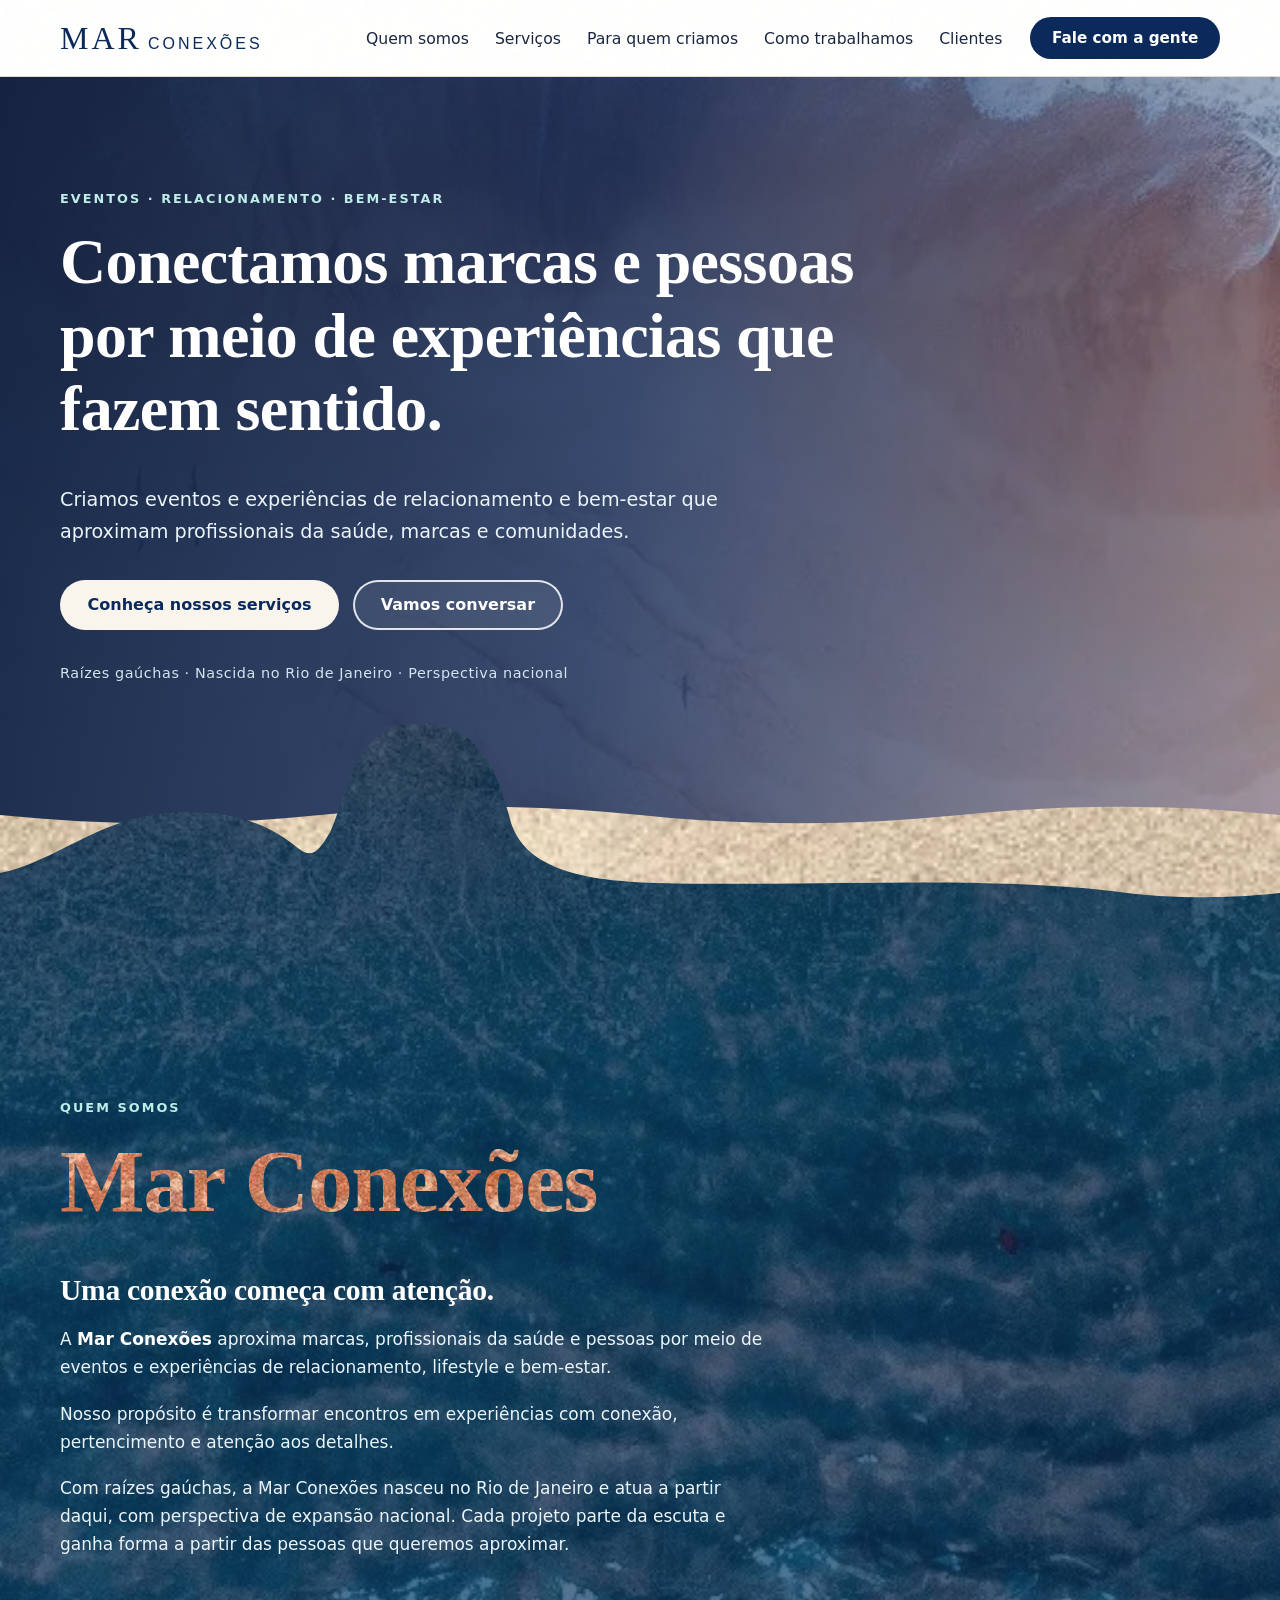
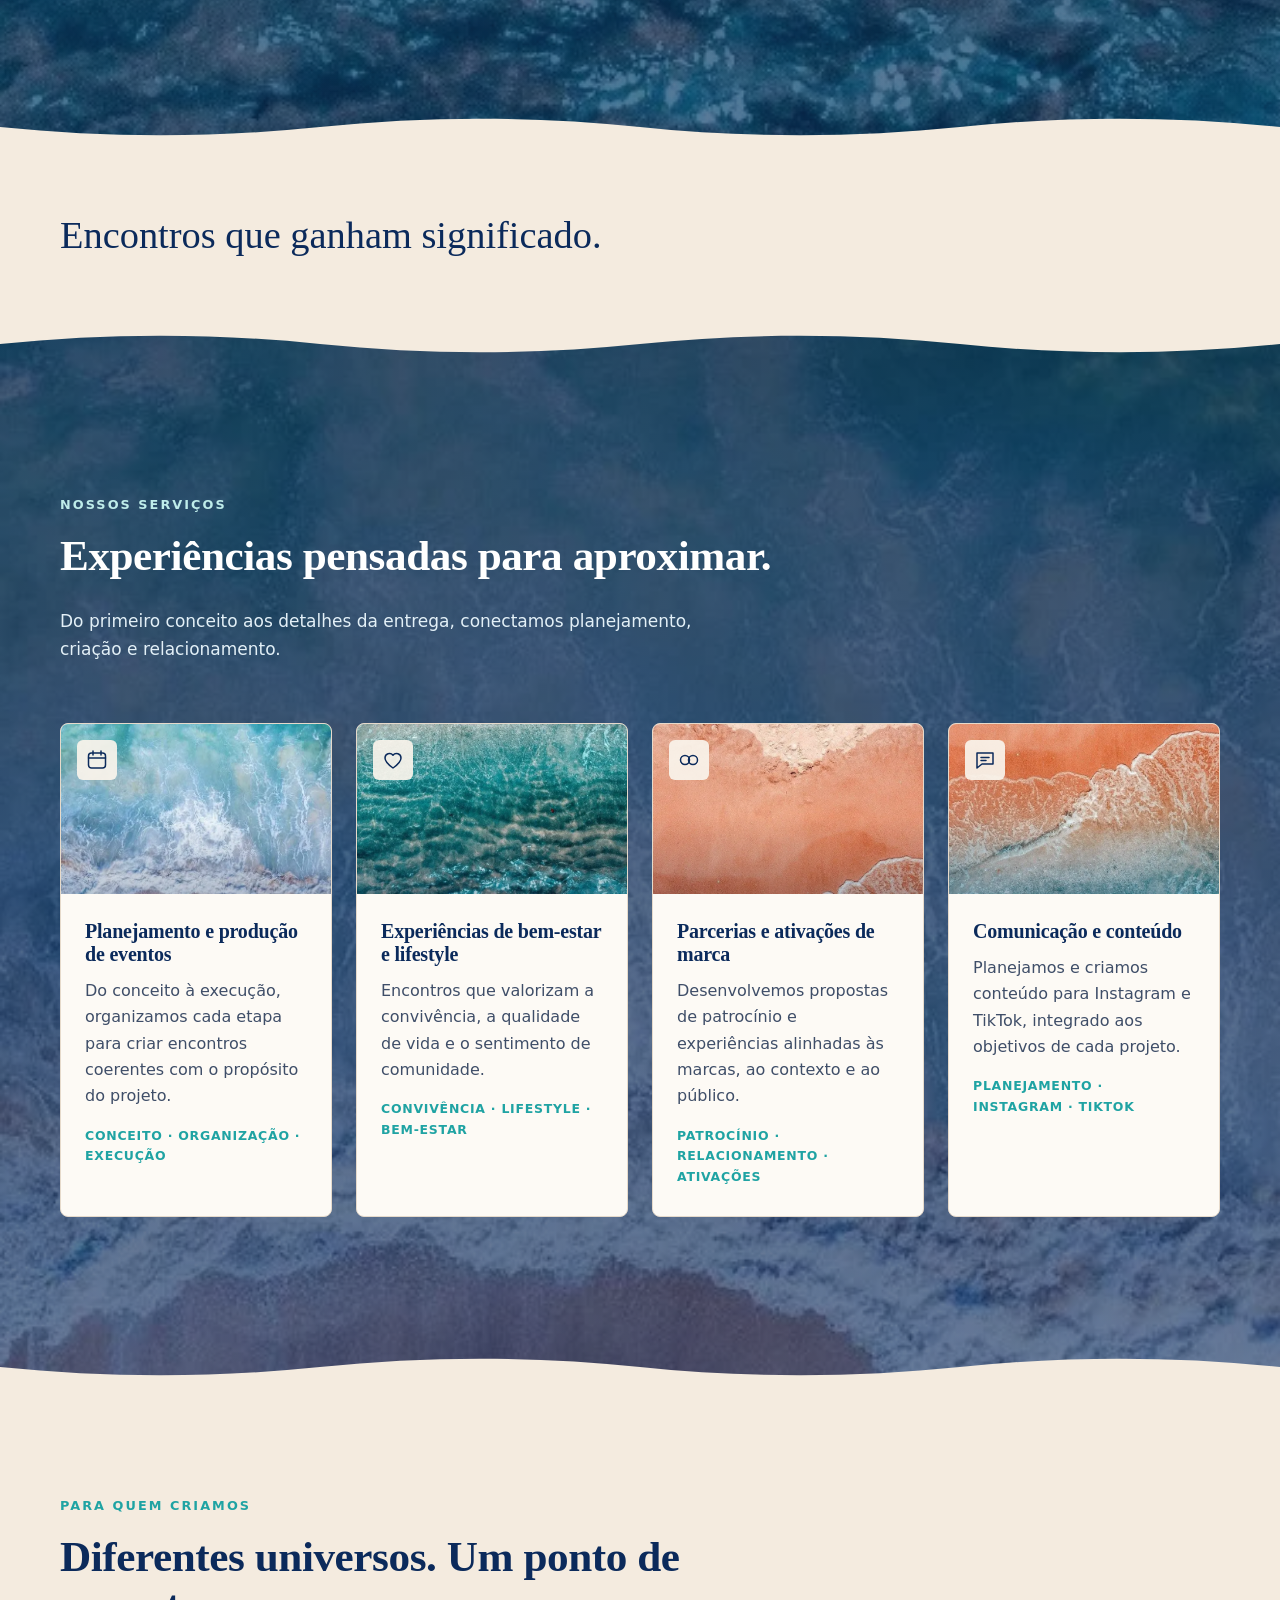
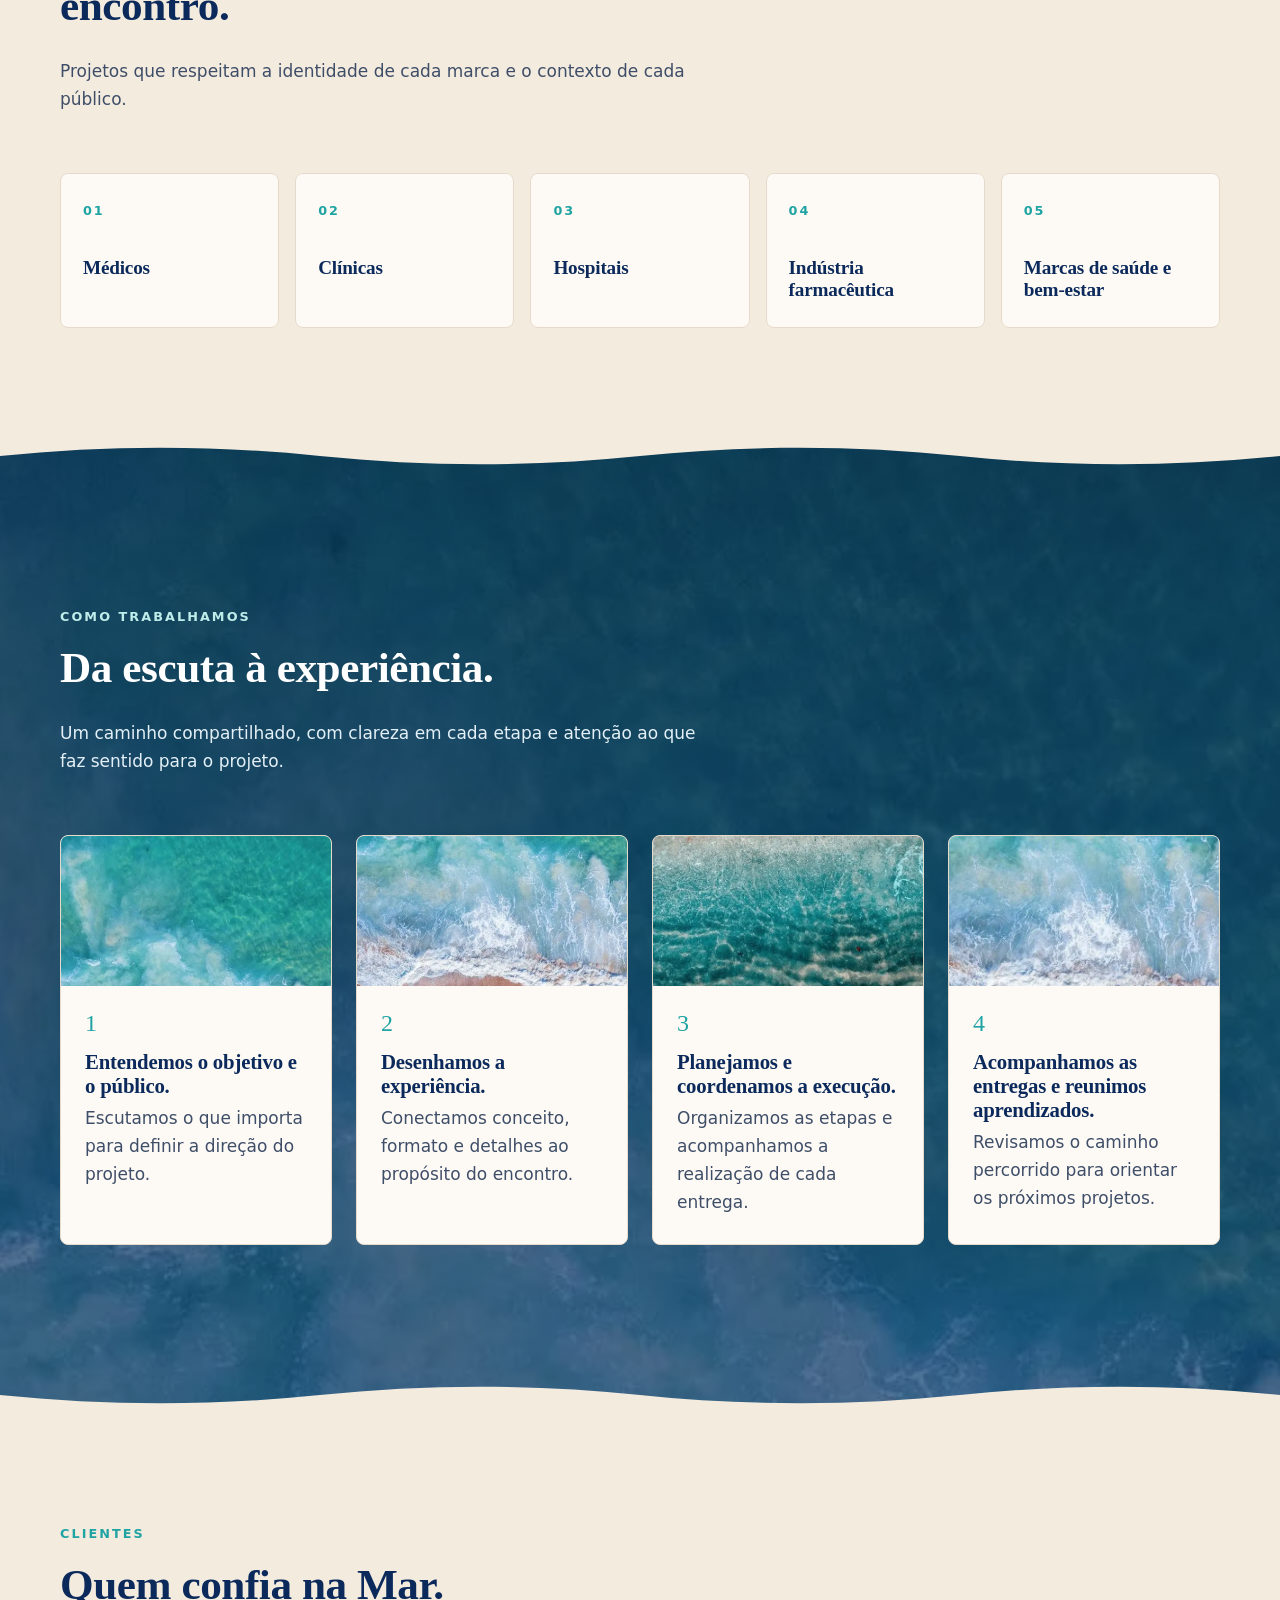
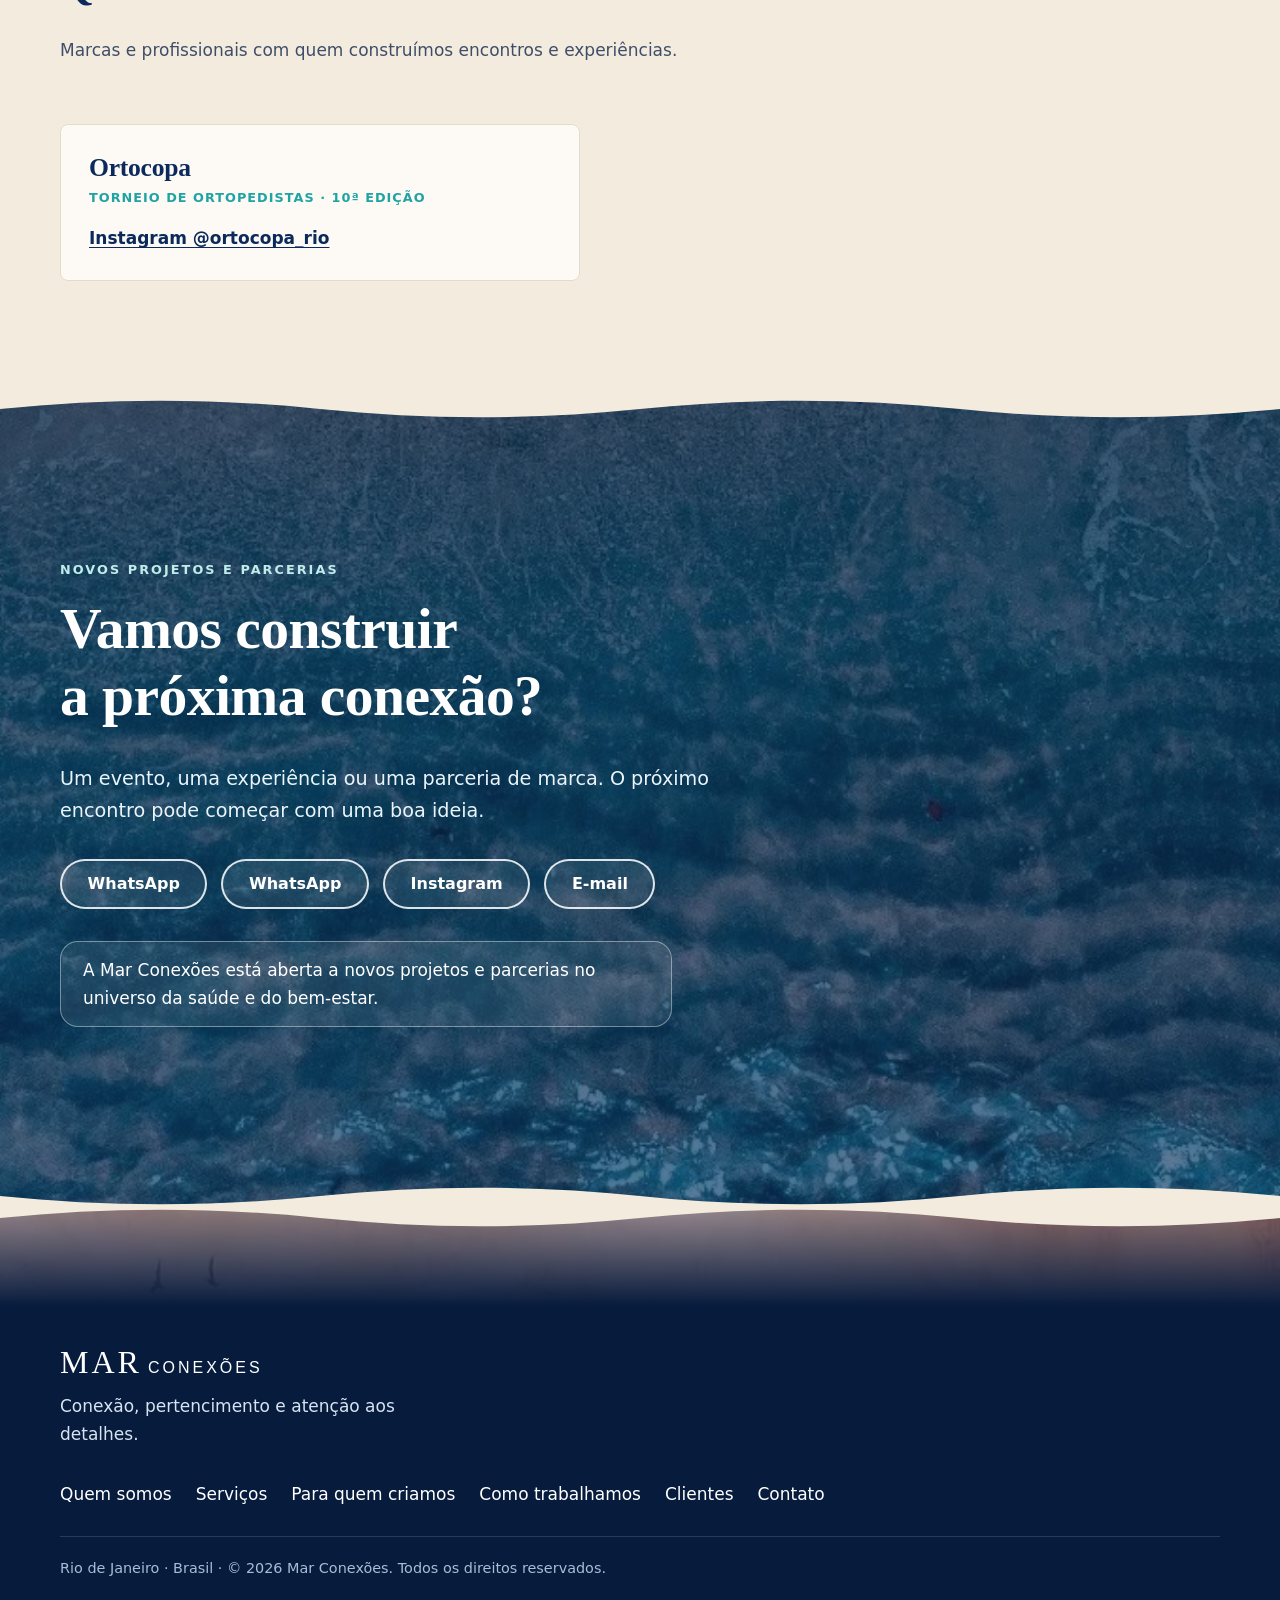
==== commit bd356c4f: "Silhueta mais fiel ao Pão de Açúcar (com Morro da Urca) e menção às raízes gaúchas e ao nascimento n" ====
--- a/index.html
+++ b/index.html
@@ -29,6 +29,7 @@
           <li><a href="index.html#servicos">Serviços</a></li>
           <li><a href="index.html#para-quem">Para quem criamos</a></li>
           <li><a href="index.html#como-trabalhamos">Como trabalhamos</a></li>
+          <li data-clientes hidden><a href="index.html#clientes">Clientes</a></li>
         </ul>
         <a class="btn btn-primary nav-cta" href="index.html#contato">Fale com a gente</a>
       </nav>
@@ -48,7 +49,7 @@
           <a class="btn btn-light" href="#servicos">Conheça nossos serviços</a>
           <a class="btn btn-ghost" href="#contato">Vamos conversar</a>
         </div>
-        <p class="hero-loc">Rio de Janeiro · Conexões com perspectiva nacional</p>
+        <p class="hero-loc">Raízes gaúchas · Nascida no Rio de Janeiro · Perspectiva nacional</p>
       </div>
       
     </section>
@@ -62,7 +63,7 @@
           <p class="about-statement">Uma conexão começa com atenção.</p>
           <p>A <strong>Mar Conexões</strong> aproxima marcas, profissionais da saúde e pessoas por meio de eventos e experiências de relacionamento, lifestyle e bem-estar.</p>
           <p>Nosso propósito é transformar encontros em experiências com conexão, pertencimento e atenção aos detalhes.</p>
-          <p>Atuamos no Rio de Janeiro, com perspectiva de expansão nacional. Cada projeto parte da escuta e ganha forma a partir das pessoas que queremos aproximar.</p>
+          <p>Com raízes gaúchas, a Mar Conexões nasceu no Rio de Janeiro e atua a partir daqui, com perspectiva de expansão nacional. Cada projeto parte da escuta e ganha forma a partir das pessoas que queremos aproximar.</p>
         </div>
       </div>
     </section>
@@ -148,6 +149,18 @@
             <h3>Acompanhamos as entregas e reunimos aprendizados.</h3><p>Revisamos o caminho percorrido para orientar os próximos projetos.</p>
           </li>
         </ol>
+      </div>
+    </section>
+
+    <!-- Clientes (preenchido por assets/js/site-config.js; escondido enquanto a lista estiver vazia) -->
+    <section id="clientes" class="section" aria-labelledby="clientes-titulo" hidden>
+      <div class="container">
+        <div class="section-head">
+          <p class="eyebrow">Clientes</p>
+          <h2 id="clientes-titulo">Quem confia na Mar.</h2>
+          <p class="section-sub">Marcas e profissionais com quem construímos encontros e experiências.</p>
+        </div>
+        <ul id="clientes-lista" class="clients"></ul>
       </div>
     </section>
 
@@ -176,6 +189,7 @@
           <li><a href="index.html#servicos">Serviços</a></li>
           <li><a href="index.html#para-quem">Para quem criamos</a></li>
           <li><a href="index.html#como-trabalhamos">Como trabalhamos</a></li>
+          <li data-clientes hidden><a href="index.html#clientes">Clientes</a></li>
           <li><a href="index.html#contato">Contato</a></li>
         </ul>
       </nav>
--- a/assets/css/styles.css
+++ b/assets/css/styles.css
@@ -17,10 +17,11 @@
   --font-display: "Iowan Old Style", "Palatino Linotype", Palatino, "Book Antiqua", Georgia, serif;
   --font-body: system-ui, -apple-system, "Segoe UI", Roboto, "Helvetica Neue", Arial, sans-serif;
   --radius: 8px;
-  --header-h: 84px;
+  --header-h: 76px;
   --wave-h: 44px;
-  --link-h: 160px;
-  --wave-link: url("data:image/svg+xml,%3Csvg xmlns='http://www.w3.org/2000/svg' viewBox='0 0 1440 160' preserveAspectRatio='none'%3E%3Cpath d='M0 160V26 C120 50 240 80 360 56 C480 32 600 62 720 86 C840 110 960 140 1080 116 C1200 92 1320 116 1440 140 V160Z'/%3E%3C/svg%3E");
+  --link-h: 240px;
+  --link-overlap: 80px;
+  --wave-link: url("data:image/svg+xml,%3Csvg xmlns='http://www.w3.org/2000/svg' viewBox='0 0 1440 240' preserveAspectRatio='none'%3E%3Cpath d='M0 240V160C60 150 110 105 190 100C260 96 300 110 335 135C350 146 358 140 372 118C395 70 400 12 470 10C540 8 560 60 575 110C590 150 640 168 740 170C900 174 1100 162 1250 178C1330 188 1400 184 1440 180V240Z'/%3E%3C/svg%3E");
   --wave-top: url("data:image/svg+xml,%3Csvg xmlns='http://www.w3.org/2000/svg' viewBox='0 0 1440 80' preserveAspectRatio='none'%3E%3Cpath transform='translate(0 80) scale(1 -1)' d='M0 0H1440V40C1320 20 1200 20 1080 40C960 60 840 60 720 40C600 20 480 20 360 40C240 60 120 60 0 40Z'/%3E%3C/svg%3E");
   --hero-wave: url("data:image/svg+xml,%3Csvg xmlns='http://www.w3.org/2000/svg' viewBox='0 0 1440 80' preserveAspectRatio='none'%3E%3Cpath d='M0 0H1440V40C1320 20 1200 20 1080 40C960 60 840 60 720 40C600 20 480 20 360 40C240 60 120 60 0 40Z'/%3E%3C/svg%3E");
   /* Textura de areia: grãos finos gerados em SVG (sem arquivo de imagem). */
@@ -65,9 +66,9 @@
 /* Cabeçalho */
 .site-header { position: sticky; top: 0; z-index: 50; background: rgba(255,255,255,.98); border-bottom: 1px solid var(--line); }
 .header-inner { height: var(--header-h); display: flex; align-items: center; justify-content: space-between; gap: 16px; }
-.brand { display: inline-flex; flex-direction: column; align-items: center; line-height: 1; text-decoration: none; color: var(--navy); position: relative; z-index: 3; }
-.brand-mar { font: 42px/.95 Georgia, 'Times New Roman', serif; letter-spacing: 3px; }
-.brand-sub { font-family: Arial, Helvetica, sans-serif; font-size: 10px; letter-spacing: 4px; margin-top: 8px; }
+.brand { display: inline-flex; align-items: baseline; gap: 6px; line-height: 1; text-decoration: none; color: var(--navy); position: relative; z-index: 3; white-space: nowrap; }
+.brand-mar { font: 32px/1 Georgia, 'Times New Roman', serif; letter-spacing: 3px; }
+.brand-sub { font-family: Arial, Helvetica, sans-serif; font-size: 16px; letter-spacing: 3px; }
 .brand-footer { color: #fff; margin-bottom: 14px; }
 .main-nav { display: flex; align-items: center; gap: 28px; }
 .main-nav ul { display: flex; gap: 26px; list-style: none; margin: 0; padding: 0; }
@@ -235,10 +236,10 @@
 .about-copy .about-statement { font-family: var(--font-display); font-size: clamp(1.8rem, 3.8vw, 2.7rem); line-height: 1.15; font-weight: 600; color: #fff; margin-bottom: .6em; letter-spacing: -.01em; }
 .about-copy p { font-size: 1.0625rem; line-height: 1.65; color: #EAF4FA; }
 .about-copy strong { color: #fff; }
-@media (max-width: 699px) { :root { --wave-h: 28px; --link-h: 100px; --header-h: 76px; } }
+@media (max-width: 699px) { :root { --wave-h: 28px; --link-h: 130px; --link-overlap: 40px; --header-h: 72px; } }
 
 /* Primeiro e segundo slides: o mar de cima invade o da esquerda; à direita fica uma faixa de terra. */
-#quem-somos { --top-mask: var(--wave-link); --top-h: var(--link-h); margin-top: calc(var(--wave-h) * -1); padding-top: calc(var(--link-h) + clamp(32px, 5vw, 64px)); }
+#quem-somos { --top-mask: var(--wave-link); --top-h: var(--link-h); margin-top: calc(var(--wave-h) * -1 - var(--link-overlap)); padding-top: calc(var(--link-h) + var(--link-overlap) + clamp(32px, 5vw, 64px)); }
 .about-copy .about-statement { font-size: clamp(1.2rem, 2.5vw, 1.85rem); white-space: nowrap; }
 @media (max-width: 599px) { .about-copy .about-statement { white-space: normal; } }
 /* Contato sobre o mar */
@@ -246,3 +247,21 @@
 .contact-sea .lead { color: #EAF4FA; max-width: 36em; }
 .contact-sea .contact-note { margin-top: 2rem; max-width: 36em; padding: 14px 22px; border: 1px solid rgba(255,255,255,.4); border-radius: 18px; background: rgba(255,255,255,.08); display: block; }
 @media (max-width: 899px) { .footer-inner .brand-footer { align-items: flex-start; } }
+
+/* Clientes */
+.clients { list-style: none; margin: 0; padding: 0; display: grid; grid-template-columns: repeat(auto-fit, minmax(min(100%, 340px), 520px)); gap: 20px; }
+.client { background: var(--paper); border: 1px solid var(--line); border-radius: var(--radius); padding: 28px; }
+.client-logo { max-height: 64px; width: auto; object-fit: contain; margin-bottom: 16px; }
+.client-name { font-size: 1.6rem; margin: 0 0 .2em; }
+.client-type { color: var(--teal); font-size: .8rem; letter-spacing: .08em; text-transform: uppercase; font-weight: 700; margin: 0 0 1rem; }
+.client-desc { color: var(--muted); }
+.client-tags { list-style: none; margin: 0 0 1.2rem; padding: 0; display: flex; flex-wrap: wrap; gap: 8px; }
+.client-tags li { padding: 6px 14px; border: 1px solid var(--line); border-radius: 999px; font-size: .85rem; color: var(--navy); }
+.client-info { display: grid; grid-template-columns: auto 1fr; gap: 6px 16px; margin: 0 0 1.2rem; font-size: .95rem; color: var(--muted); }
+.client-info dt { font-weight: 700; color: var(--navy); }
+.client-info dd { margin: 0; }
+.client-info a, .client-link { color: var(--navy); text-underline-offset: 3px; }
+.client-link { font-weight: 600; }
+@media (max-width: 599px) { .client-info { grid-template-columns: 1fr; gap: 0; } .client-info dd { margin-bottom: 8px; } }
+
+@media (max-width: 599px) { .brand-mar { font-size: 26px; letter-spacing: 2px; } .brand-sub { font-size: 13px; letter-spacing: 2px; } .brand { gap: 5px; } }
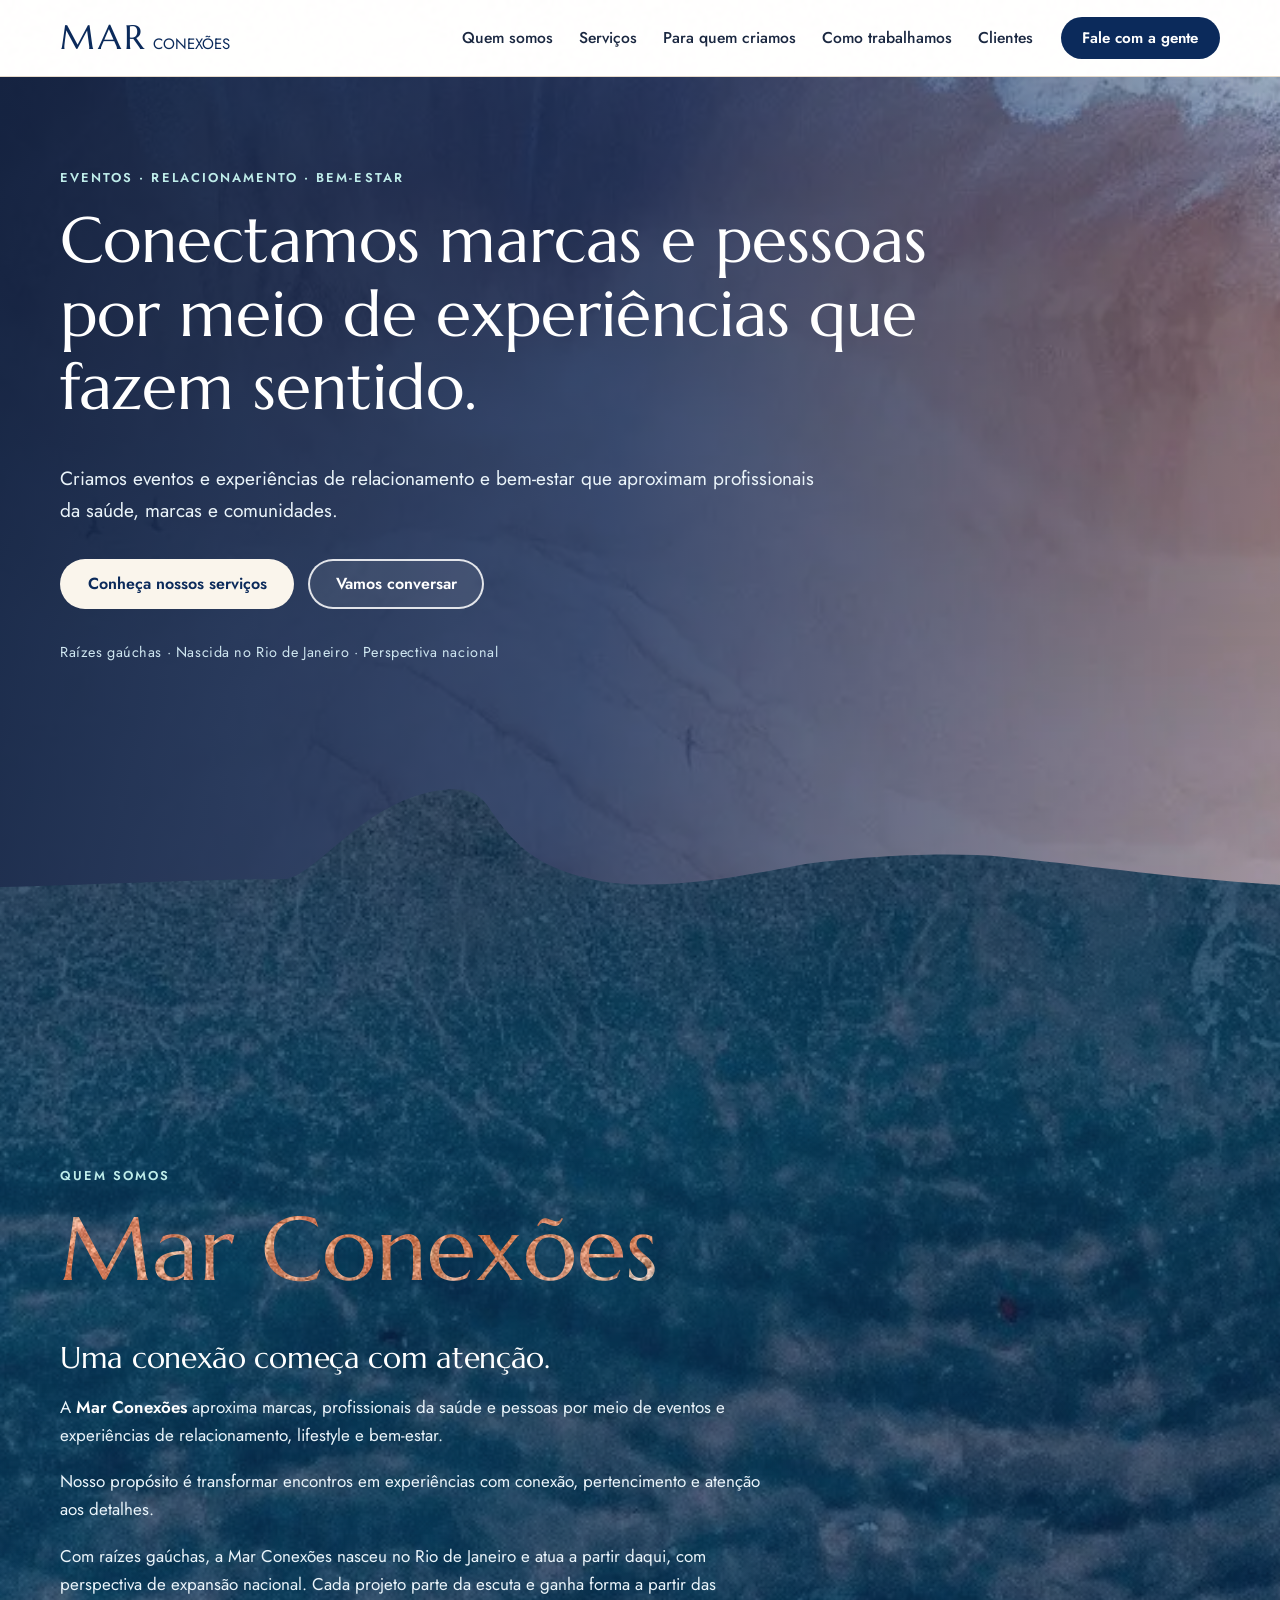
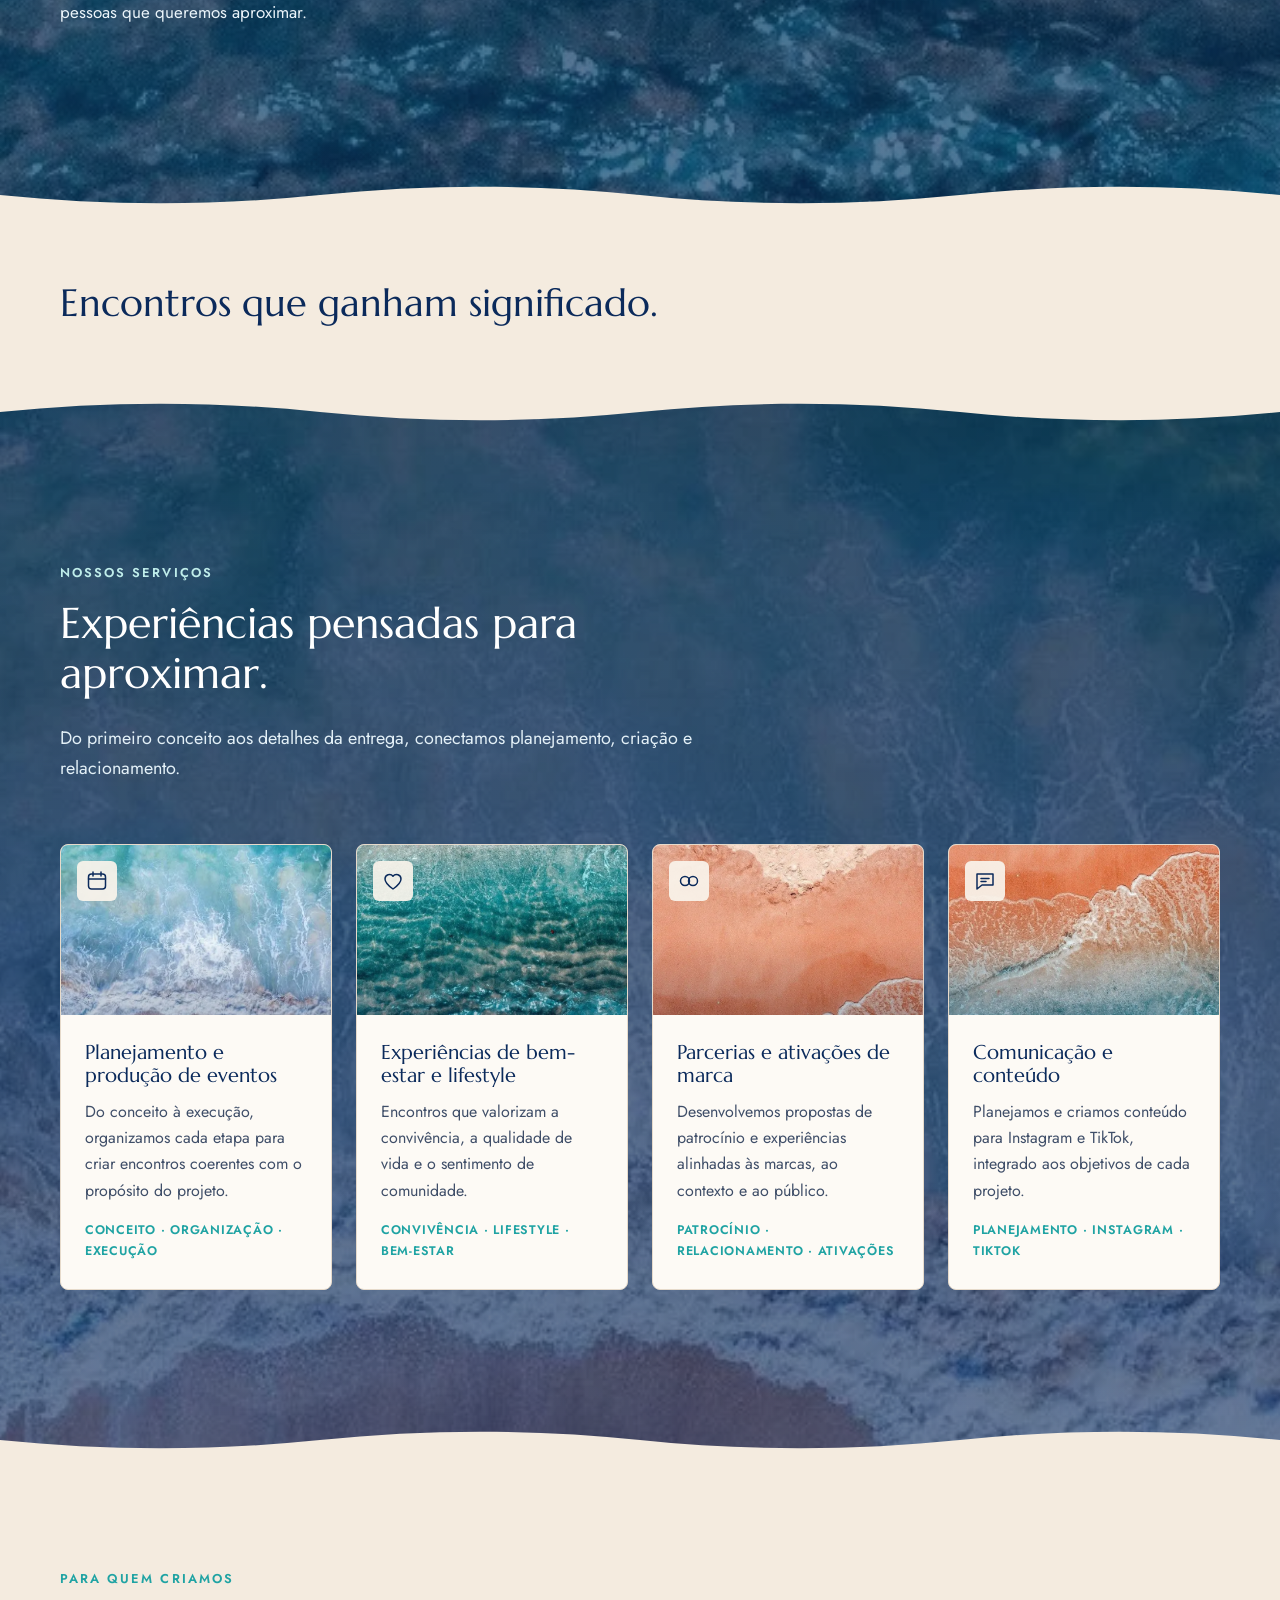
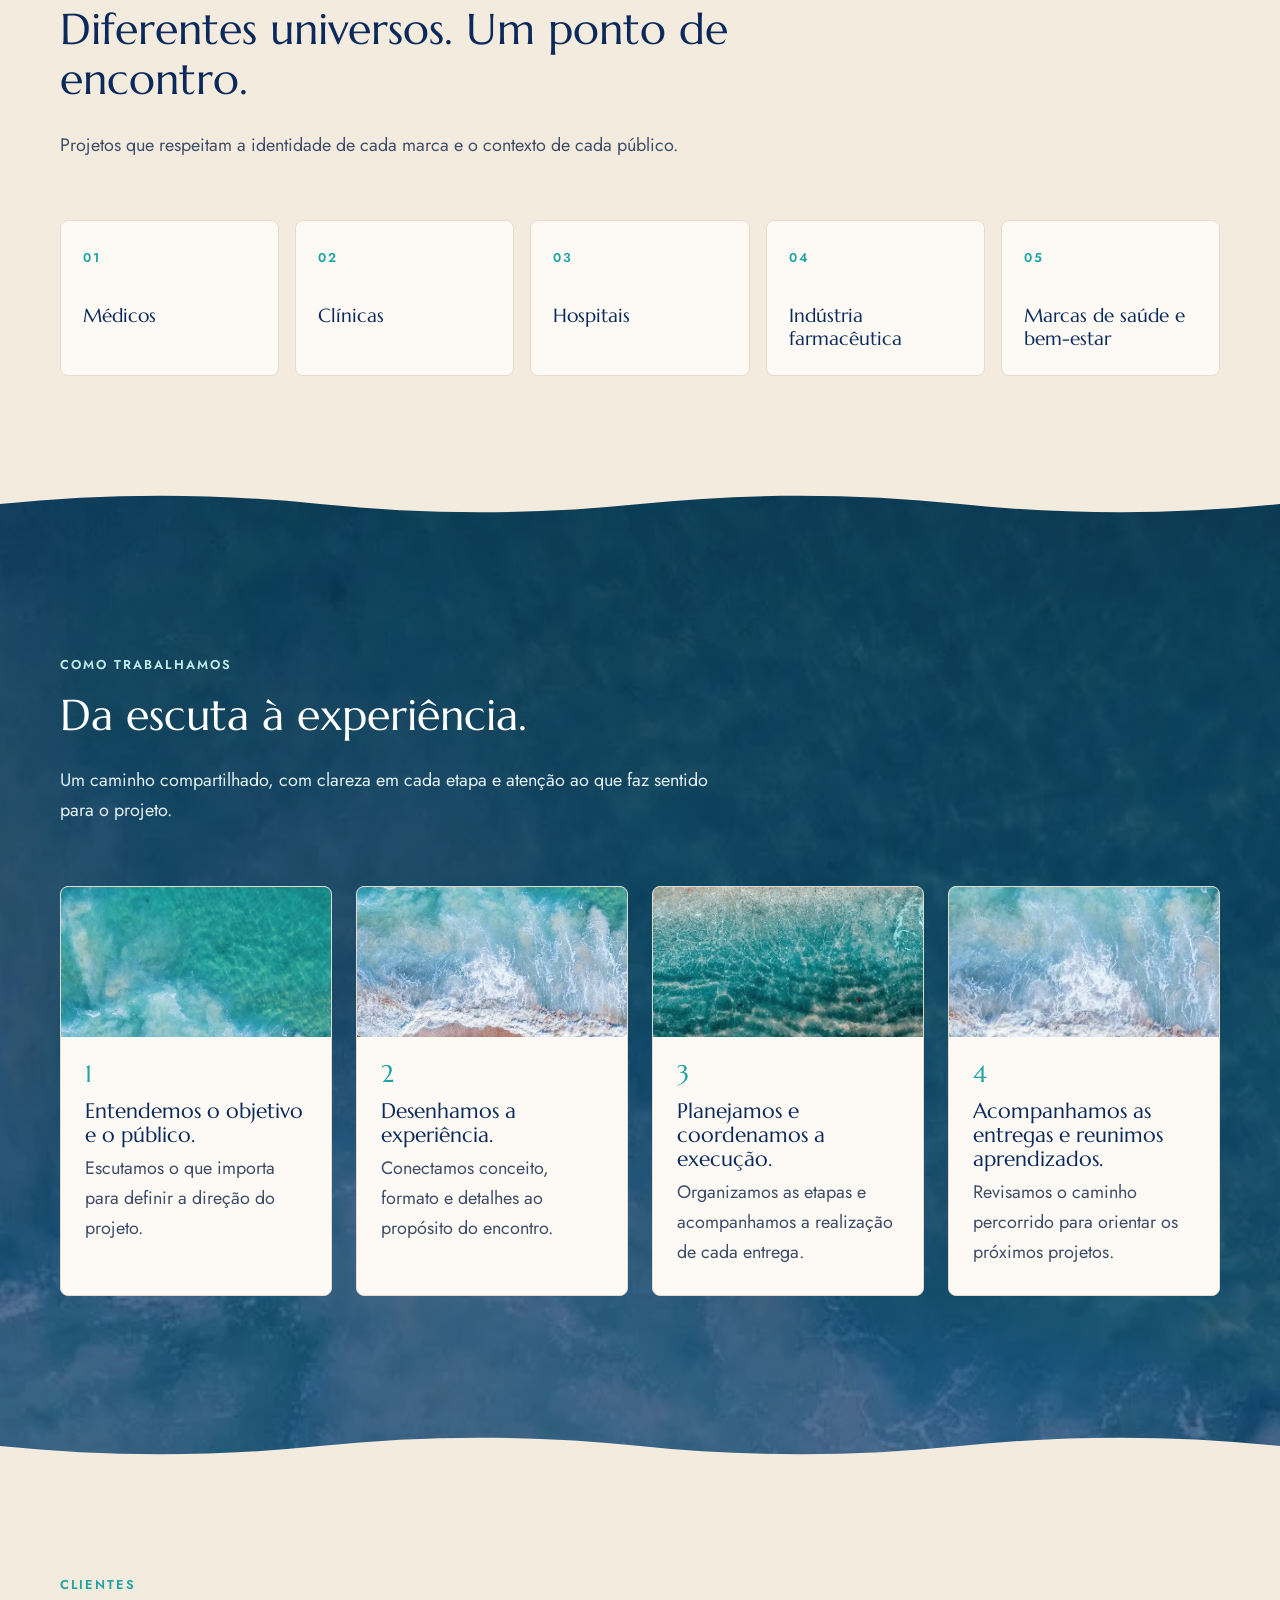
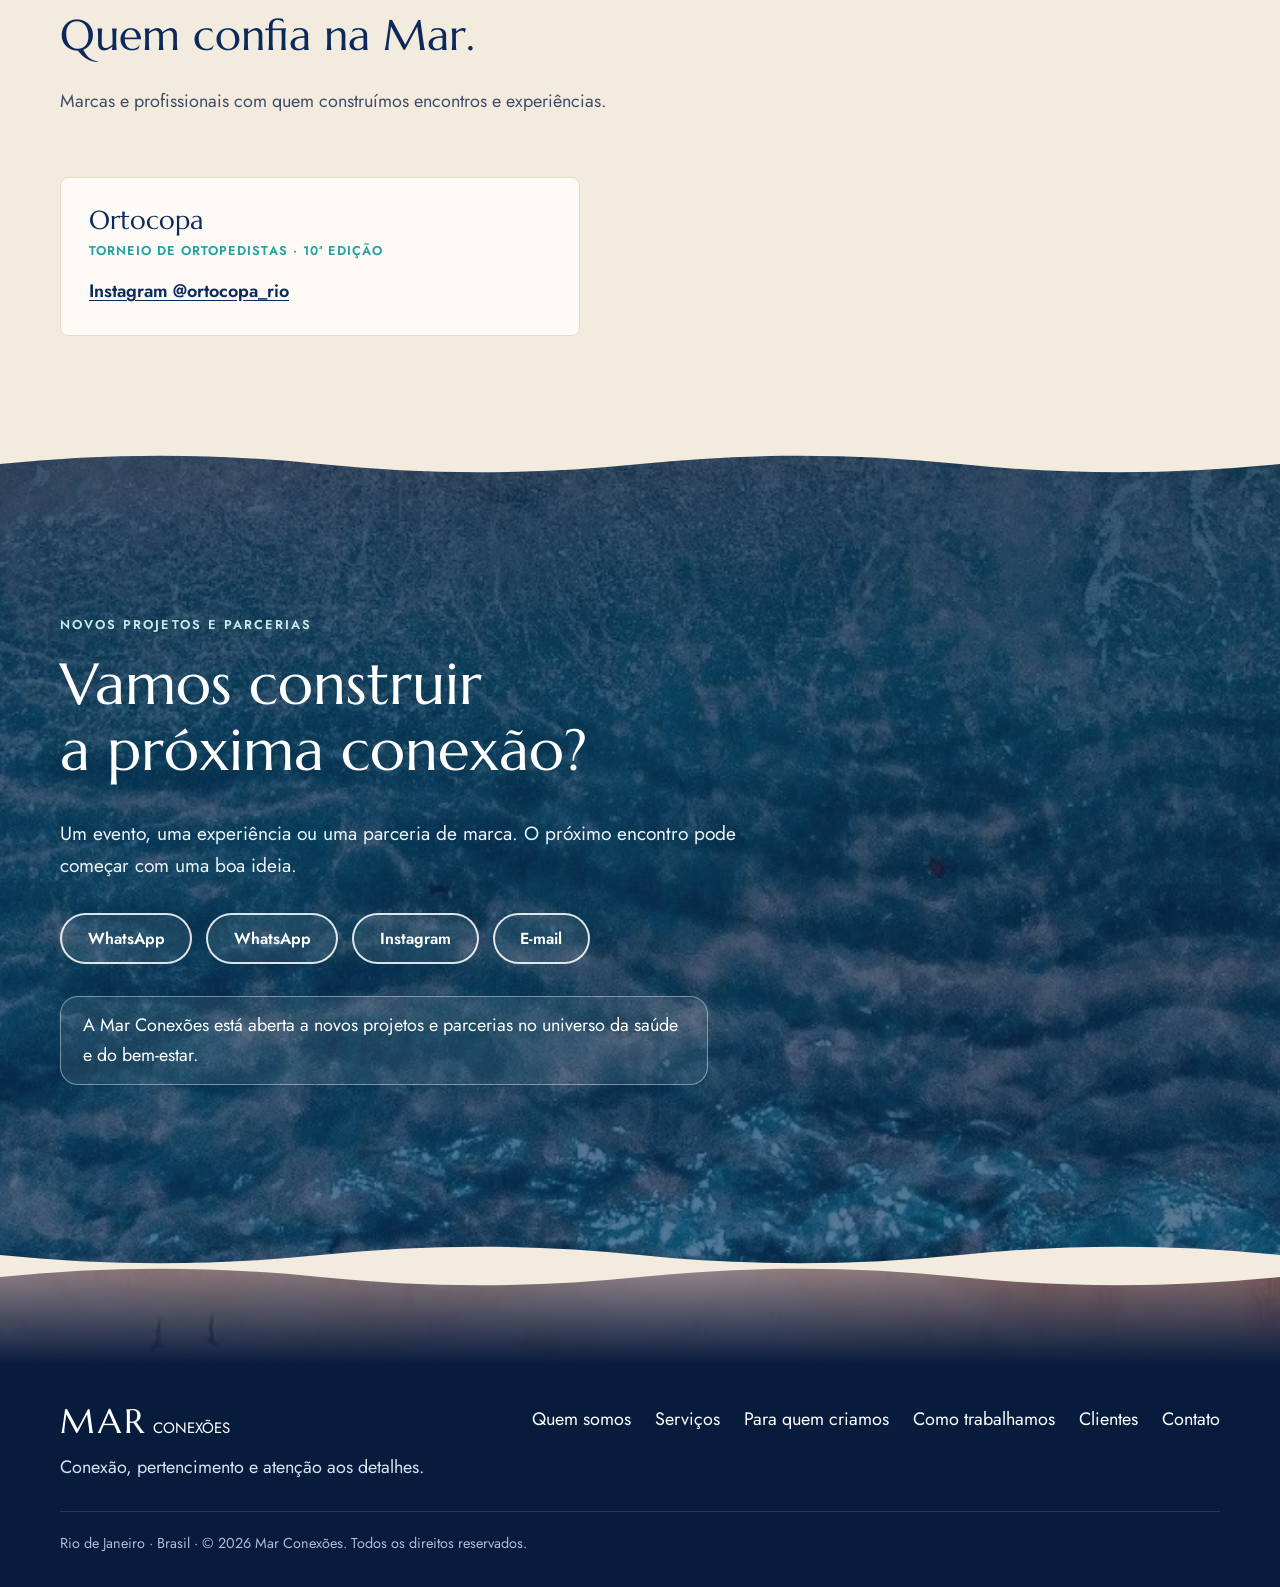
==== commit 89bac2b7: "Troca de fontes: Marcellus nos títulos e no nome, Jost no texto (arquivos próprios em assets/fonts) " ====
--- a/index.html
+++ b/index.html
@@ -11,6 +11,8 @@
   <meta property="og:title" content="Mar Conexões">
   <meta property="og:description" content="Conectamos marcas e pessoas por meio de experiências que fazem sentido.">
   <link rel="icon" type="image/svg+xml" href="assets/favicon.svg">
+    <link rel="preload" href="assets/fonts/Marcellus-400.woff2" as="font" type="font/woff2" crossorigin>
+  <link rel="preload" href="assets/fonts/Jost-400.woff2" as="font" type="font/woff2" crossorigin>
   <link rel="stylesheet" href="assets/css/styles.css">
 </head>
 <body>
--- a/assets/css/styles.css
+++ b/assets/css/styles.css
@@ -1,6 +1,11 @@
 /* ==========================================================================
    Mar Conexões — estilos. Cores e fontes: edite as variáveis em :root.
    ========================================================================== */
+/* Fontes próprias (arquivos em assets/fonts): Marcellus nos títulos e no nome; Jost no texto. */
+@font-face { font-family: "Marcellus"; font-weight: 400; font-style: normal; font-display: swap; src: url("../fonts/Marcellus-400.woff2") format("woff2"); }
+@font-face { font-family: "Jost"; font-weight: 400; font-style: normal; font-display: swap; src: url("../fonts/Jost-400.woff2") format("woff2"); }
+@font-face { font-family: "Jost"; font-weight: 500; font-style: normal; font-display: swap; src: url("../fonts/Jost-500.woff2") format("woff2"); }
+@font-face { font-family: "Jost"; font-weight: 600 700; font-style: normal; font-display: swap; src: url("../fonts/Jost-600.woff2") format("woff2"); }
 :root {
   --navy: #0B2A5B;
   --navy-deep: #071B3D;
@@ -14,14 +19,14 @@
   --muted: #3F4E68;
   --line: #E6DACB;
   --white: #fff;
-  --font-display: "Iowan Old Style", "Palatino Linotype", Palatino, "Book Antiqua", Georgia, serif;
-  --font-body: system-ui, -apple-system, "Segoe UI", Roboto, "Helvetica Neue", Arial, sans-serif;
+  --font-display: "Marcellus", Georgia, "Times New Roman", serif;
+  --font-body: "Jost", system-ui, -apple-system, "Segoe UI", Roboto, Arial, sans-serif;
   --radius: 8px;
   --header-h: 76px;
   --wave-h: 44px;
   --link-h: 240px;
   --link-overlap: 80px;
-  --wave-link: url("data:image/svg+xml,%3Csvg xmlns='http://www.w3.org/2000/svg' viewBox='0 0 1440 240' preserveAspectRatio='none'%3E%3Cpath d='M0 240V160C60 150 110 105 190 100C260 96 300 110 335 135C350 146 358 140 372 118C395 70 400 12 470 10C540 8 560 60 575 110C590 150 640 168 740 170C900 174 1100 162 1250 178C1330 188 1400 184 1440 180V240Z'/%3E%3C/svg%3E");
+  --wave-link: url("data:image/svg+xml,%3Csvg xmlns='http://www.w3.org/2000/svg' viewBox='0 0 1440 240' preserveAspectRatio='none'%3E%3Cpath d='M0 240V106C100 104 230 98 323 98C360 90 410 22 490 10C515 6 535 8 548 24C575 60 600 90 690 102C760 108 830 96 900 84C960 76 1060 70 1130 76C1220 84 1330 98 1440 104V240Z'/%3E%3C/svg%3E");
   --wave-top: url("data:image/svg+xml,%3Csvg xmlns='http://www.w3.org/2000/svg' viewBox='0 0 1440 80' preserveAspectRatio='none'%3E%3Cpath transform='translate(0 80) scale(1 -1)' d='M0 0H1440V40C1320 20 1200 20 1080 40C960 60 840 60 720 40C600 20 480 20 360 40C240 60 120 60 0 40Z'/%3E%3C/svg%3E");
   --hero-wave: url("data:image/svg+xml,%3Csvg xmlns='http://www.w3.org/2000/svg' viewBox='0 0 1440 80' preserveAspectRatio='none'%3E%3Cpath d='M0 0H1440V40C1320 20 1200 20 1080 40C960 60 840 60 720 40C600 20 480 20 360 40C240 60 120 60 0 40Z'/%3E%3C/svg%3E");
   /* Textura de areia: grãos finos gerados em SVG (sem arquivo de imagem). */
@@ -29,12 +34,12 @@
 }
 *, *::before, *::after { box-sizing: border-box; }
 html { scroll-behavior: smooth; scroll-padding-top: calc(var(--header-h) + 8px); }
-body { margin: 0; font-family: var(--font-body); color: var(--ink); background: var(--sand); line-height: 1.65; font-size: 1.0625rem; -webkit-font-smoothing: antialiased; }
+body { margin: 0; font-family: var(--font-body); color: var(--ink); background: var(--sand); line-height: 1.65; font-size: 1.125rem; -webkit-font-smoothing: antialiased; }
 body.menu-open { overflow: hidden; }
 /* Fundo de areia (foto) fixo atrás de toda a página, suavizado para manter o texto legível. */
 body::before { content: ""; position: fixed; inset: 0; z-index: -1; pointer-events: none; background: linear-gradient(rgba(250,244,234,.5), rgba(250,244,234,.5)), url("../img/areia-textura.webp") center / cover no-repeat; }
 img { max-width: 100%; display: block; }
-h1, h2, h3 { font-family: var(--font-display); color: var(--navy); font-weight: 600; line-height: 1.15; margin: 0 0 .6em; letter-spacing: -.01em; }
+h1, h2, h3 { font-family: var(--font-display); color: var(--navy); font-weight: 400; line-height: 1.15; margin: 0 0 .6em; letter-spacing: 0; }
 h1 { font-size: clamp(2.2rem, 5.6vw, 4rem); }
 h2 { font-size: clamp(1.8rem, 3.8vw, 2.7rem); }
 h3 { font-size: 1.3rem; }
@@ -67,8 +72,8 @@
 .site-header { position: sticky; top: 0; z-index: 50; background: rgba(255,255,255,.98); border-bottom: 1px solid var(--line); }
 .header-inner { height: var(--header-h); display: flex; align-items: center; justify-content: space-between; gap: 16px; }
 .brand { display: inline-flex; align-items: baseline; gap: 6px; line-height: 1; text-decoration: none; color: var(--navy); position: relative; z-index: 3; white-space: nowrap; }
-.brand-mar { font: 32px/1 Georgia, 'Times New Roman', serif; letter-spacing: 3px; }
-.brand-sub { font-family: Arial, Helvetica, sans-serif; font-size: 16px; letter-spacing: 3px; }
+.brand-mar { font: 400 34px/1 var(--font-display); letter-spacing: 3px; }
+\.brand-sub { font-family: var(--font-body); font-size: 16px; letter-spacing: 3px; }
 .brand-footer { color: #fff; margin-bottom: 14px; }
 .main-nav { display: flex; align-items: center; gap: 28px; }
 .main-nav ul { display: flex; gap: 26px; list-style: none; margin: 0; padding: 0; }
@@ -103,7 +108,7 @@
 .photo-overlay-strong { background: linear-gradient(120deg, rgba(7,27,61,.86), rgba(11,42,91,.6) 60%, rgba(14,90,110,.35)); }
 
 /* Abertura */
-.hero { position: relative; min-height: min(86vh, 760px); display: flex; align-items: center; color: #fff; overflow: hidden; background: var(--navy); padding: 90px 0 130px; }
+.hero { position: relative; min-height: min(86vh, 760px); display: flex; align-items: center; color: #fff; overflow: hidden; background: var(--navy); padding: 90px 0 240px; }
 .hero .bg { object-position: 50% 40%; }
 .hero-overlay { position: absolute; inset: 0; z-index: 1; background: linear-gradient(100deg, rgba(7,27,61,.92) 0%, rgba(11,42,91,.78) 48%, rgba(11,42,91,.3) 100%); }
 .hero-inner { position: relative; z-index: 2; }
@@ -111,7 +116,7 @@
 .hero h1 { color: #fff; max-width: 14em; }
 .hero .lead { color: #EAF4FA; }
 /* Curva ondulada no fim do hero (recorte, para o fundo de areia aparecer por trás). */
-.hero { -webkit-mask: linear-gradient(#000,#000) top / 100% calc(100% - var(--wave-h) + 1px) no-repeat, var(--hero-wave) bottom / 100% var(--wave-h) no-repeat; mask: linear-gradient(#000,#000) top / 100% calc(100% - var(--wave-h) + 1px) no-repeat, var(--hero-wave) bottom / 100% var(--wave-h) no-repeat; }
+.hero { -webkit-mask: none; mask: none; }
 
 /* Seções */
 .section { padding: clamp(72px, 10vw, 128px) 0; position: relative; }
@@ -202,7 +207,7 @@
 @media (max-width: 899px) {
   .about { grid-template-columns: 1fr; }
   .about-visual { max-width: 480px; }
-  .hero { padding: 70px 0 110px; min-height: 82vh; }
+  .hero { padding: 70px 0 190px; min-height: 82vh; }
   .hero-overlay { background: linear-gradient(180deg, rgba(7,27,61,.9), rgba(11,42,91,.72)); }
 }
 @media (prefers-reduced-motion: reduce) { html { scroll-behavior: auto; } *, *::before, *::after { transition: none !important; } }
@@ -231,9 +236,9 @@
 .band-text { position: static; color: var(--navy); }
 /* Quem somos: nome com a foto dentro das letras */
 .about-new { text-align: left; }
-.about-logo { font-size: clamp(2.6rem, 7.5vw, 5.6rem); line-height: 1.05; font-weight: 700; letter-spacing: -.015em; white-space: nowrap; margin: 0 0 .4em; color: transparent; background: url("../img/mar-coral-vertical.webp") center 48% / cover; -webkit-background-clip: text; background-clip: text; -webkit-text-fill-color: transparent; padding-bottom: .1em; }
+.about-logo { font-size: clamp(2.6rem, 7.5vw, 5.6rem); line-height: 1.05; font-weight: 400; letter-spacing: 0; white-space: nowrap; margin: 0 0 .4em; color: transparent; background: url("../img/mar-coral-vertical.webp") center 48% / cover; -webkit-background-clip: text; background-clip: text; -webkit-text-fill-color: transparent; padding-bottom: .1em; }
 .about-copy { max-width: 44rem; }
-.about-copy .about-statement { font-family: var(--font-display); font-size: clamp(1.8rem, 3.8vw, 2.7rem); line-height: 1.15; font-weight: 600; color: #fff; margin-bottom: .6em; letter-spacing: -.01em; }
+.about-copy .about-statement { font-family: var(--font-display); font-size: clamp(1.8rem, 3.8vw, 2.7rem); line-height: 1.15; font-weight: 400; color: #fff; margin-bottom: .6em; letter-spacing: -.01em; }
 .about-copy p { font-size: 1.0625rem; line-height: 1.65; color: #EAF4FA; }
 .about-copy strong { color: #fff; }
 @media (max-width: 699px) { :root { --wave-h: 28px; --link-h: 130px; --link-overlap: 40px; --header-h: 72px; } }
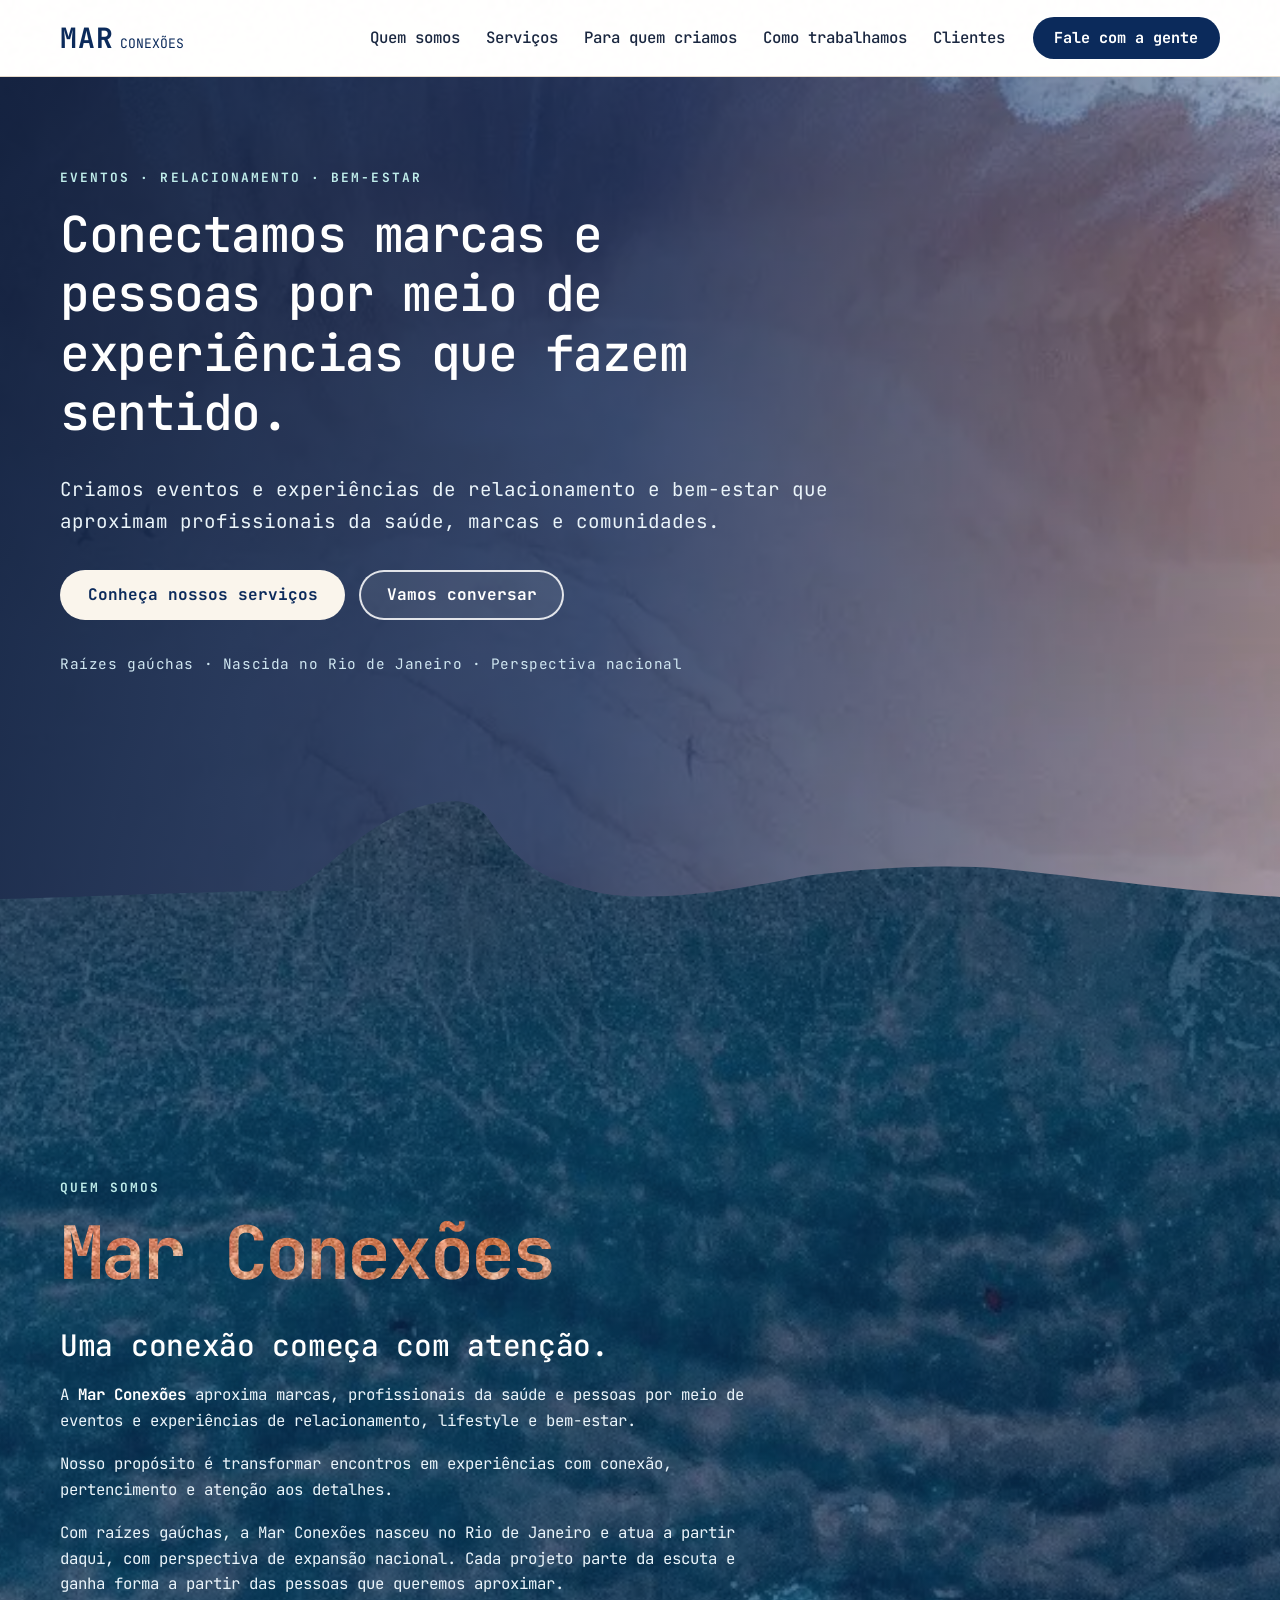
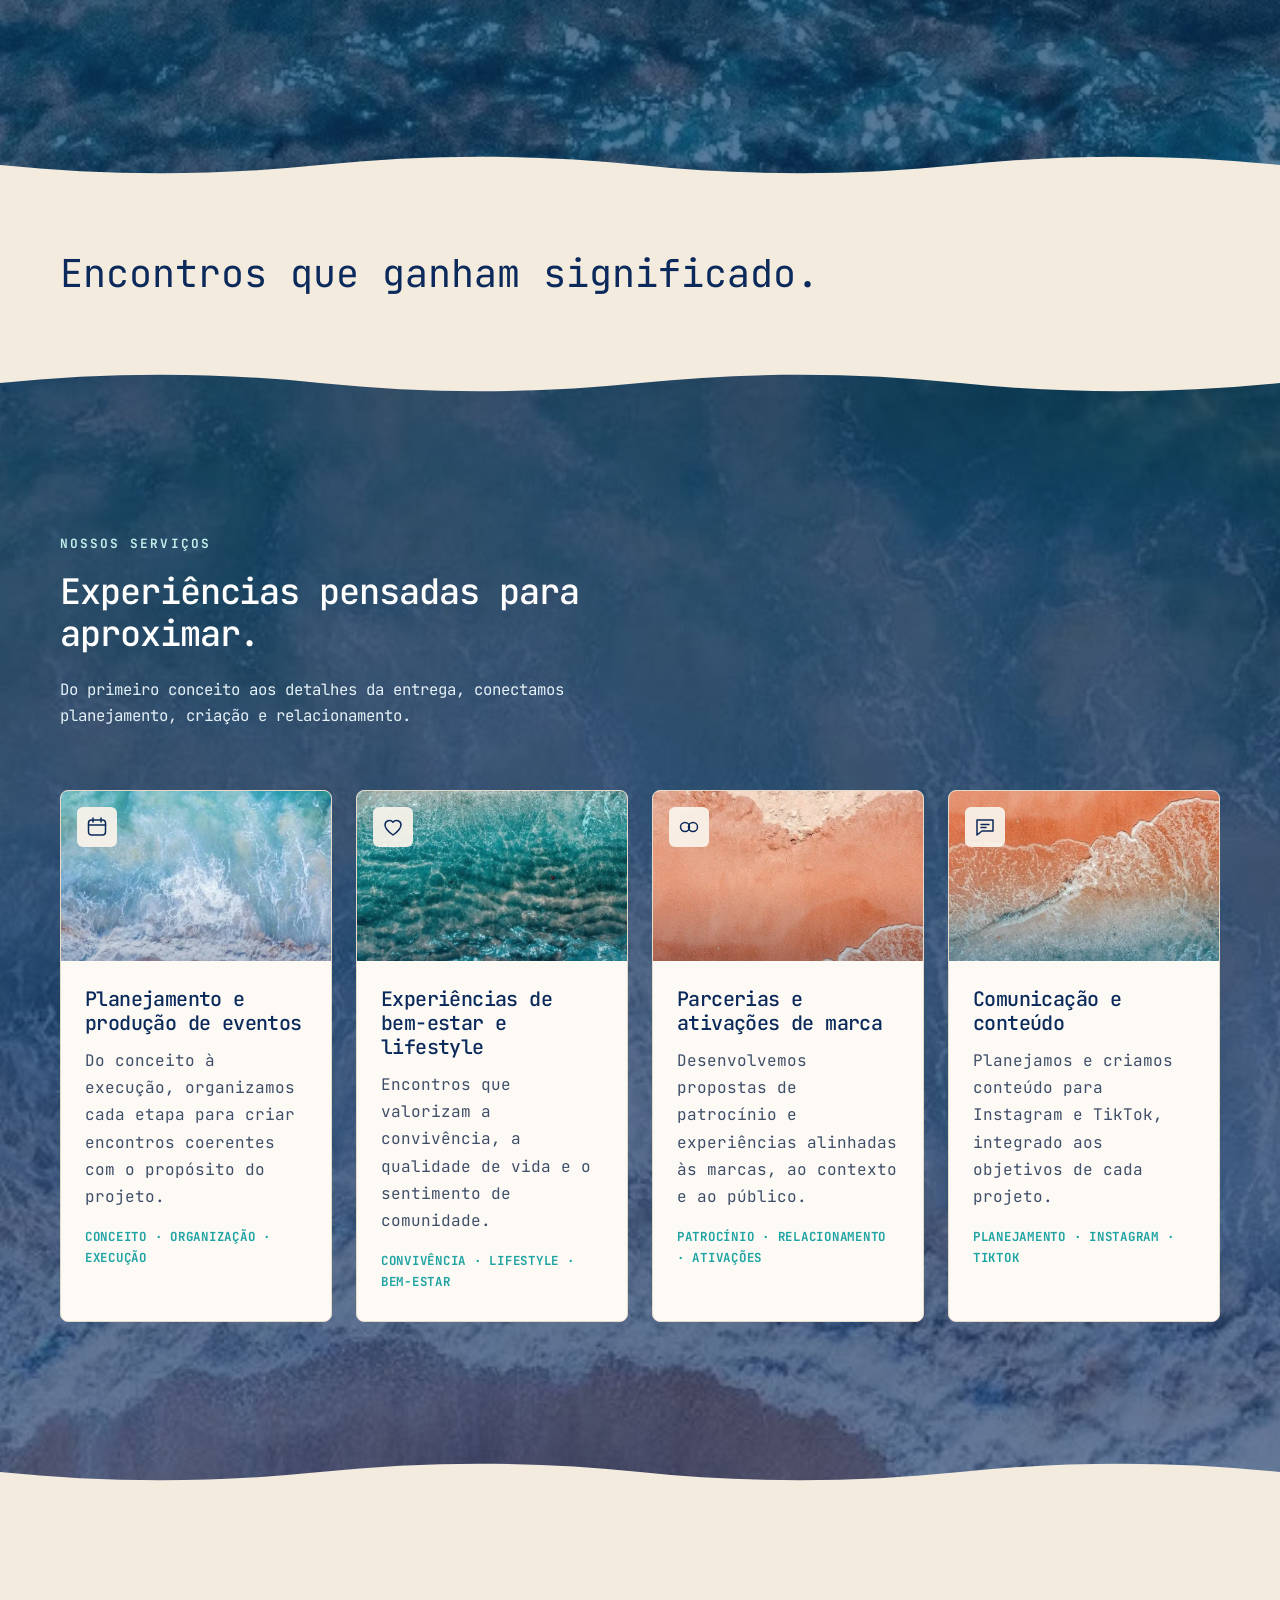
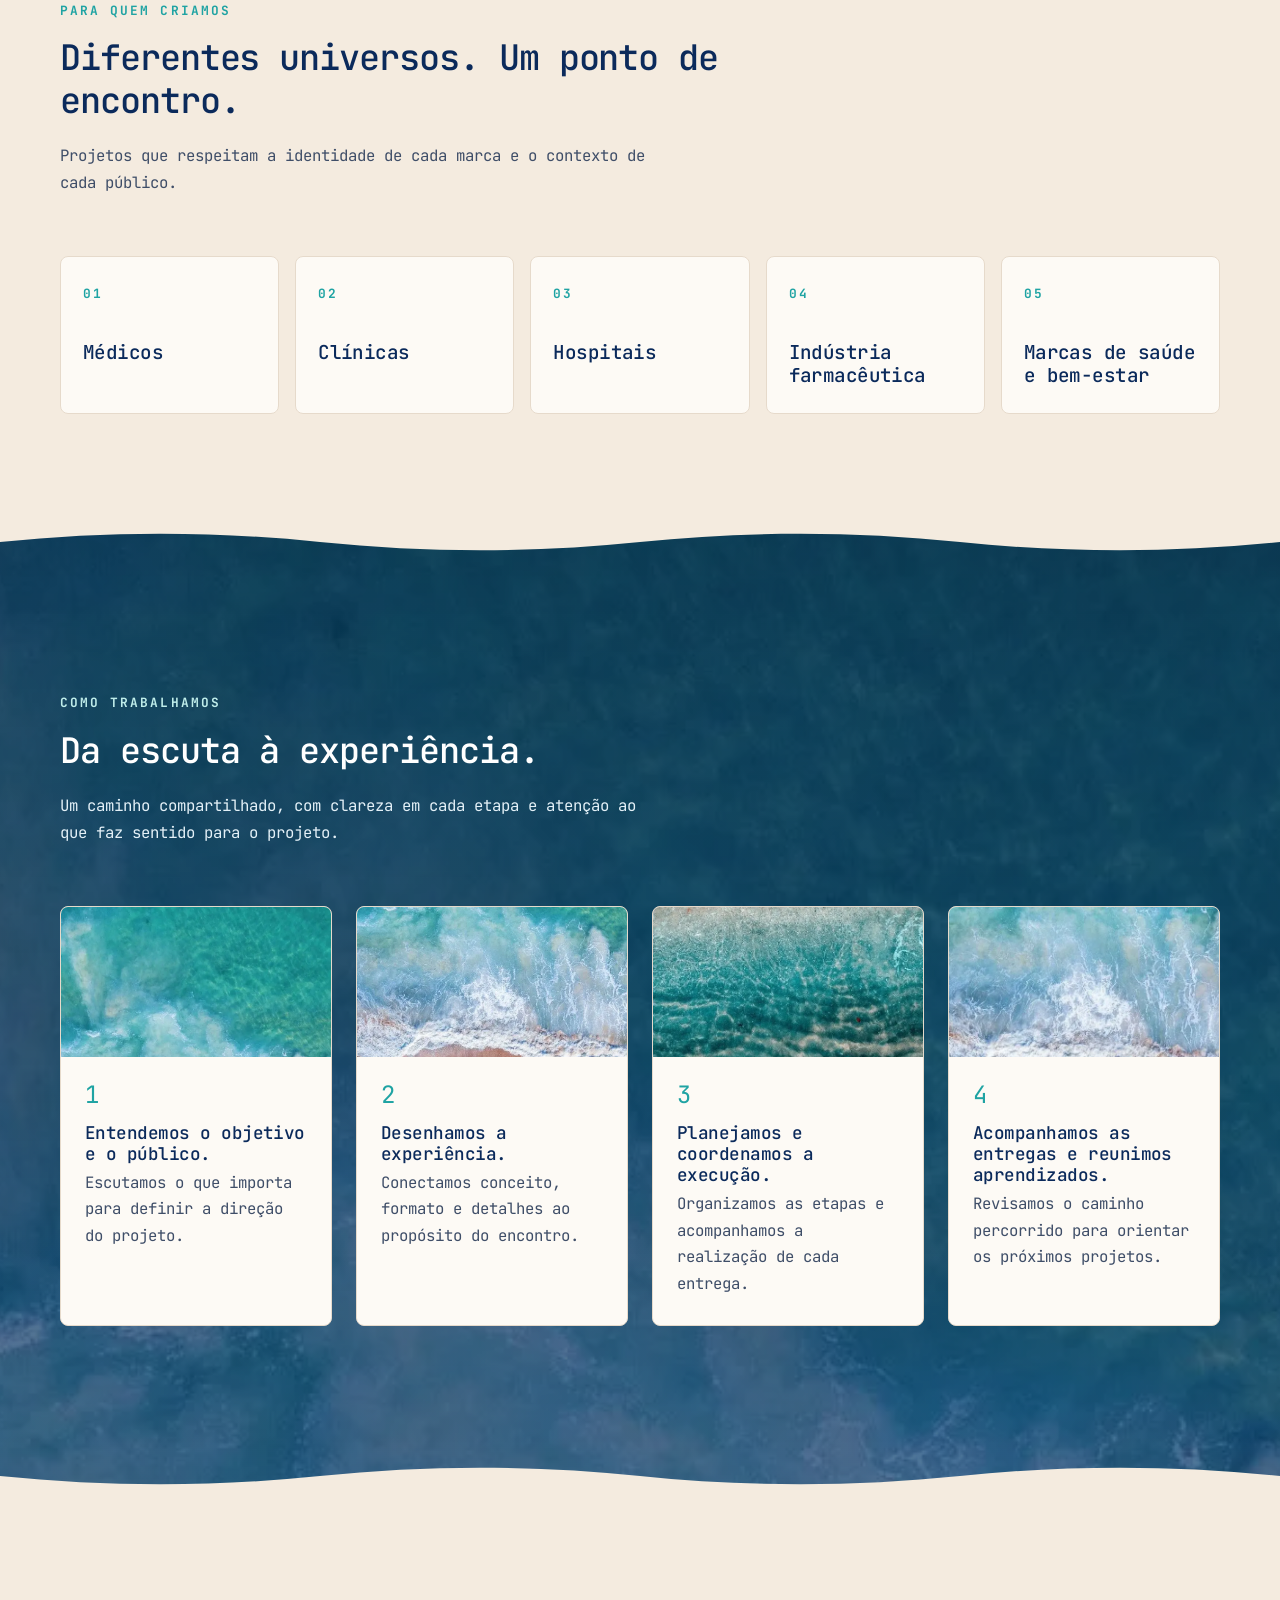
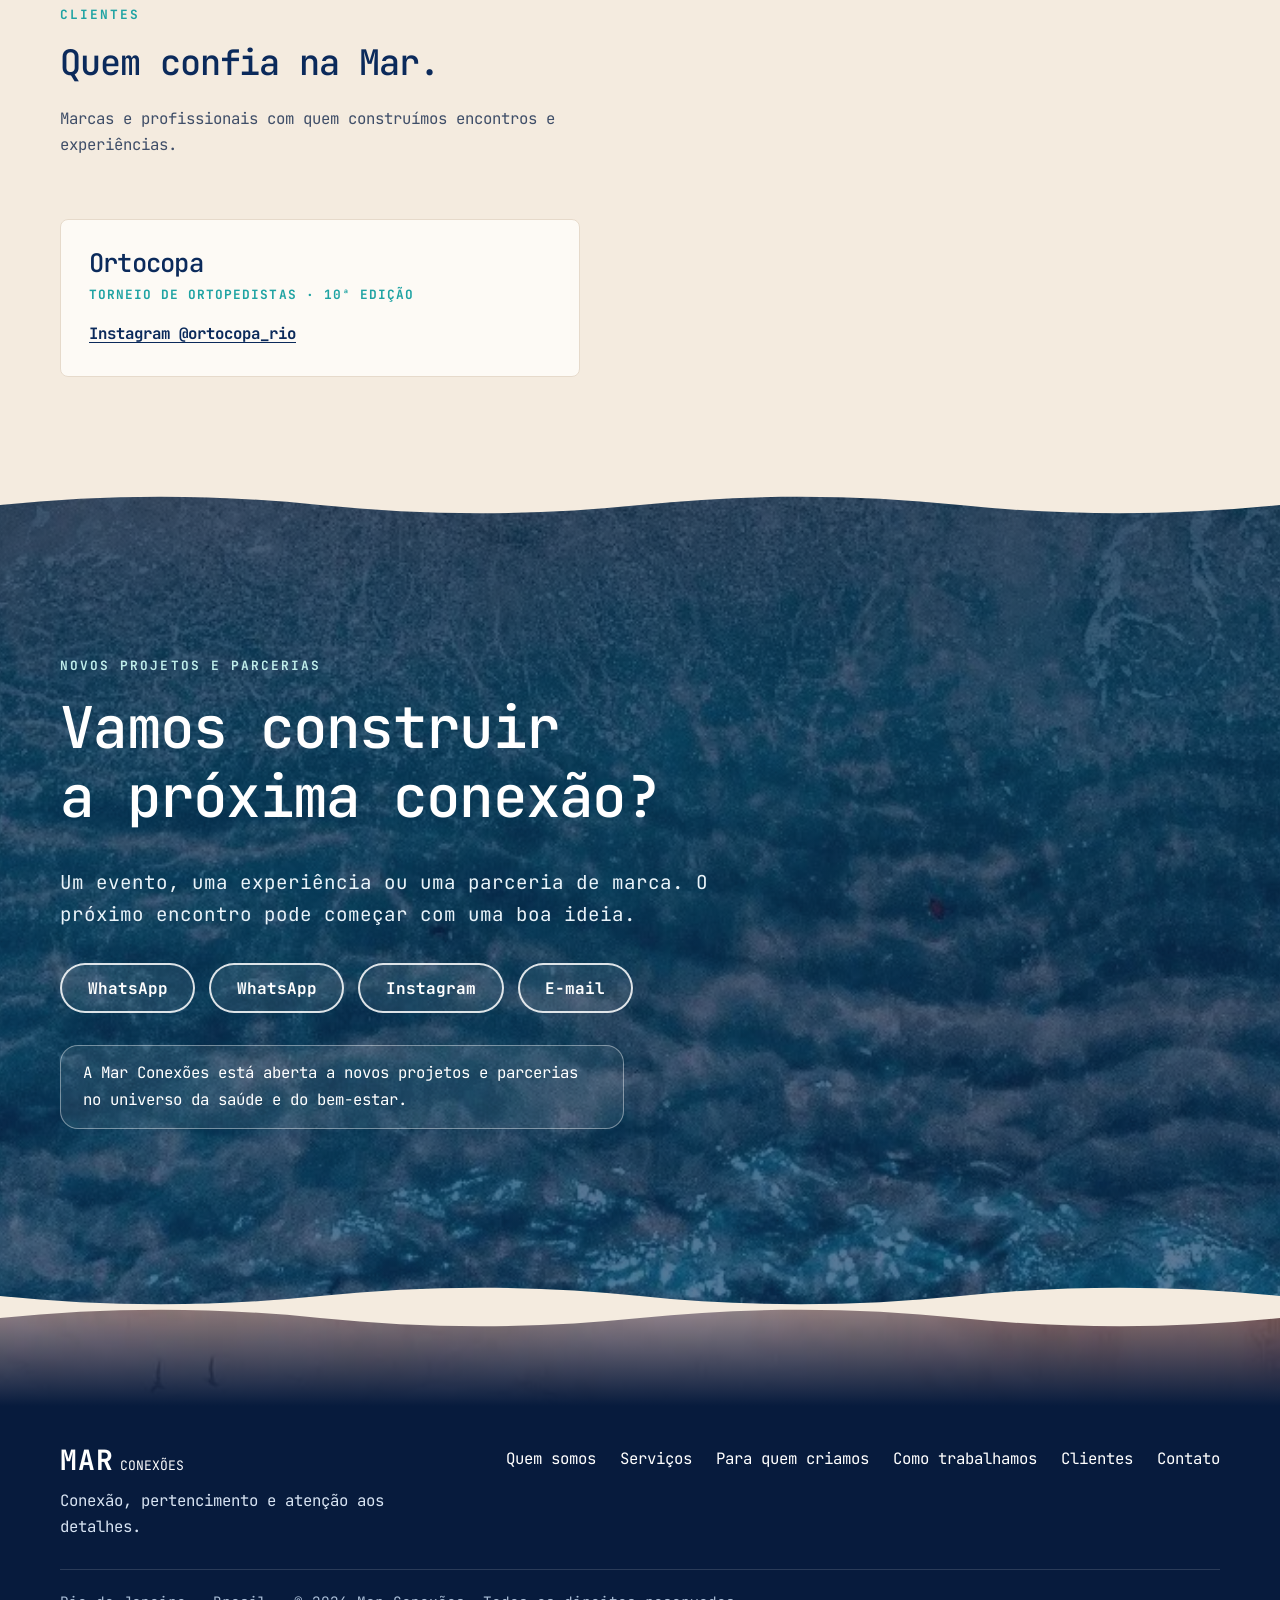
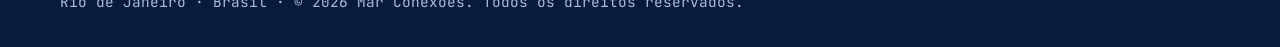
==== commit 2d5f93c2: "Fonte JetBrains Mono em todo o site (arquivos próprios em assets/fonts) Co-Authored-By: Claude Sonne" ====
--- a/index.html
+++ b/index.html
@@ -11,8 +11,7 @@
   <meta property="og:title" content="Mar Conexões">
   <meta property="og:description" content="Conectamos marcas e pessoas por meio de experiências que fazem sentido.">
   <link rel="icon" type="image/svg+xml" href="assets/favicon.svg">
-    <link rel="preload" href="assets/fonts/Marcellus-400.woff2" as="font" type="font/woff2" crossorigin>
-  <link rel="preload" href="assets/fonts/Jost-400.woff2" as="font" type="font/woff2" crossorigin>
+    <link rel="preload" href="assets/fonts/JetBrainsMono-Regular-400.woff2" as="font" type="font/woff2" crossorigin>
   <link rel="stylesheet" href="assets/css/styles.css">
 </head>
 <body>
--- a/assets/css/styles.css
+++ b/assets/css/styles.css
@@ -1,11 +1,10 @@
 /* ==========================================================================
    Mar Conexões — estilos. Cores e fontes: edite as variáveis em :root.
    ========================================================================== */
-/* Fontes próprias (arquivos em assets/fonts): Marcellus nos títulos e no nome; Jost no texto. */
-@font-face { font-family: "Marcellus"; font-weight: 400; font-style: normal; font-display: swap; src: url("../fonts/Marcellus-400.woff2") format("woff2"); }
-@font-face { font-family: "Jost"; font-weight: 400; font-style: normal; font-display: swap; src: url("../fonts/Jost-400.woff2") format("woff2"); }
-@font-face { font-family: "Jost"; font-weight: 500; font-style: normal; font-display: swap; src: url("../fonts/Jost-500.woff2") format("woff2"); }
-@font-face { font-family: "Jost"; font-weight: 600 700; font-style: normal; font-display: swap; src: url("../fonts/Jost-600.woff2") format("woff2"); }
+/* Fonte própria (arquivos em assets/fonts): JetBrains Mono em todo o site. */
+@font-face { font-family: "JetBrains Mono"; font-weight: 400; font-style: normal; font-display: swap; src: url("../fonts/JetBrainsMono-Regular-400.woff2") format("woff2"); }
+@font-face { font-family: "JetBrains Mono"; font-weight: 500; font-style: normal; font-display: swap; src: url("../fonts/JetBrainsMono-Medium-500.woff2") format("woff2"); }
+@font-face { font-family: "JetBrains Mono"; font-weight: 600 800; font-style: normal; font-display: swap; src: url("../fonts/JetBrainsMono-Bold-700.woff2") format("woff2"); }
 :root {
   --navy: #0B2A5B;
   --navy-deep: #071B3D;
@@ -19,8 +18,8 @@
   --muted: #3F4E68;
   --line: #E6DACB;
   --white: #fff;
-  --font-display: "Marcellus", Georgia, "Times New Roman", serif;
-  --font-body: "Jost", system-ui, -apple-system, "Segoe UI", Roboto, Arial, sans-serif;
+  --font-display: "JetBrains Mono", ui-monospace, "SFMono-Regular", Menlo, Consolas, monospace;
+  --font-body: "JetBrains Mono", ui-monospace, "SFMono-Regular", Menlo, Consolas, monospace;
   --radius: 8px;
   --header-h: 76px;
   --wave-h: 44px;
@@ -34,15 +33,15 @@
 }
 *, *::before, *::after { box-sizing: border-box; }
 html { scroll-behavior: smooth; scroll-padding-top: calc(var(--header-h) + 8px); }
-body { margin: 0; font-family: var(--font-body); color: var(--ink); background: var(--sand); line-height: 1.65; font-size: 1.125rem; -webkit-font-smoothing: antialiased; }
+body { margin: 0; font-family: var(--font-body); color: var(--ink); background: var(--sand); line-height: 1.7; font-size: .98rem; -webkit-font-smoothing: antialiased; }
 body.menu-open { overflow: hidden; }
 /* Fundo de areia (foto) fixo atrás de toda a página, suavizado para manter o texto legível. */
 body::before { content: ""; position: fixed; inset: 0; z-index: -1; pointer-events: none; background: linear-gradient(rgba(250,244,234,.5), rgba(250,244,234,.5)), url("../img/areia-textura.webp") center / cover no-repeat; }
 img { max-width: 100%; display: block; }
-h1, h2, h3 { font-family: var(--font-display); color: var(--navy); font-weight: 400; line-height: 1.15; margin: 0 0 .6em; letter-spacing: 0; }
-h1 { font-size: clamp(2.2rem, 5.6vw, 4rem); }
-h2 { font-size: clamp(1.8rem, 3.8vw, 2.7rem); }
-h3 { font-size: 1.3rem; }
+h1, h2, h3 { font-family: var(--font-display); color: var(--navy); font-weight: 500; line-height: 1.2; margin: 0 0 .6em; letter-spacing: -.03em; }
+h1 { font-size: clamp(1.8rem, 4.2vw, 3.1rem); }
+h2 { font-size: clamp(1.5rem, 3vw, 2.2rem); }
+h3 { font-size: 1.1rem; }
 p { margin: 0 0 1.1em; }
 a { color: var(--navy); }
 :focus-visible { outline: 3px solid var(--teal); outline-offset: 3px; border-radius: 6px; }
@@ -72,8 +71,8 @@
 .site-header { position: sticky; top: 0; z-index: 50; background: rgba(255,255,255,.98); border-bottom: 1px solid var(--line); }
 .header-inner { height: var(--header-h); display: flex; align-items: center; justify-content: space-between; gap: 16px; }
 .brand { display: inline-flex; align-items: baseline; gap: 6px; line-height: 1; text-decoration: none; color: var(--navy); position: relative; z-index: 3; white-space: nowrap; }
-.brand-mar { font: 400 34px/1 var(--font-display); letter-spacing: 3px; }
-\.brand-sub { font-family: var(--font-body); font-size: 16px; letter-spacing: 3px; }
+.brand-mar { font: 700 28px/1 var(--font-display); letter-spacing: 1px; }
+\.brand-sub { font-family: var(--font-body); font-size: 14px; letter-spacing: 2px; }
 .brand-footer { color: #fff; margin-bottom: 14px; }
 .main-nav { display: flex; align-items: center; gap: 28px; }
 .main-nav ul { display: flex; gap: 26px; list-style: none; margin: 0; padding: 0; }
@@ -236,10 +235,10 @@
 .band-text { position: static; color: var(--navy); }
 /* Quem somos: nome com a foto dentro das letras */
 .about-new { text-align: left; }
-.about-logo { font-size: clamp(2.6rem, 7.5vw, 5.6rem); line-height: 1.05; font-weight: 400; letter-spacing: 0; white-space: nowrap; margin: 0 0 .4em; color: transparent; background: url("../img/mar-coral-vertical.webp") center 48% / cover; -webkit-background-clip: text; background-clip: text; -webkit-text-fill-color: transparent; padding-bottom: .1em; }
+.about-logo { font-size: clamp(2.1rem, 6vw, 4.6rem); line-height: 1.05; font-weight: 700; letter-spacing: -.04em; white-space: nowrap; margin: 0 0 .4em; color: transparent; background: url("../img/mar-coral-vertical.webp") center 48% / cover; -webkit-background-clip: text; background-clip: text; -webkit-text-fill-color: transparent; padding-bottom: .1em; }
 .about-copy { max-width: 44rem; }
-.about-copy .about-statement { font-family: var(--font-display); font-size: clamp(1.8rem, 3.8vw, 2.7rem); line-height: 1.15; font-weight: 400; color: #fff; margin-bottom: .6em; letter-spacing: -.01em; }
-.about-copy p { font-size: 1.0625rem; line-height: 1.65; color: #EAF4FA; }
+.about-copy .about-statement { font-family: var(--font-display); font-size: clamp(1.3rem, 2.6vw, 1.9rem); line-height: 1.2; font-weight: 500; color: #fff; margin-bottom: .6em; letter-spacing: -.01em; }
+.about-copy p { font-size: .98rem; line-height: 1.65; color: #EAF4FA; }
 .about-copy strong { color: #fff; }
 @media (max-width: 699px) { :root { --wave-h: 28px; --link-h: 130px; --link-overlap: 40px; --header-h: 72px; } }
 
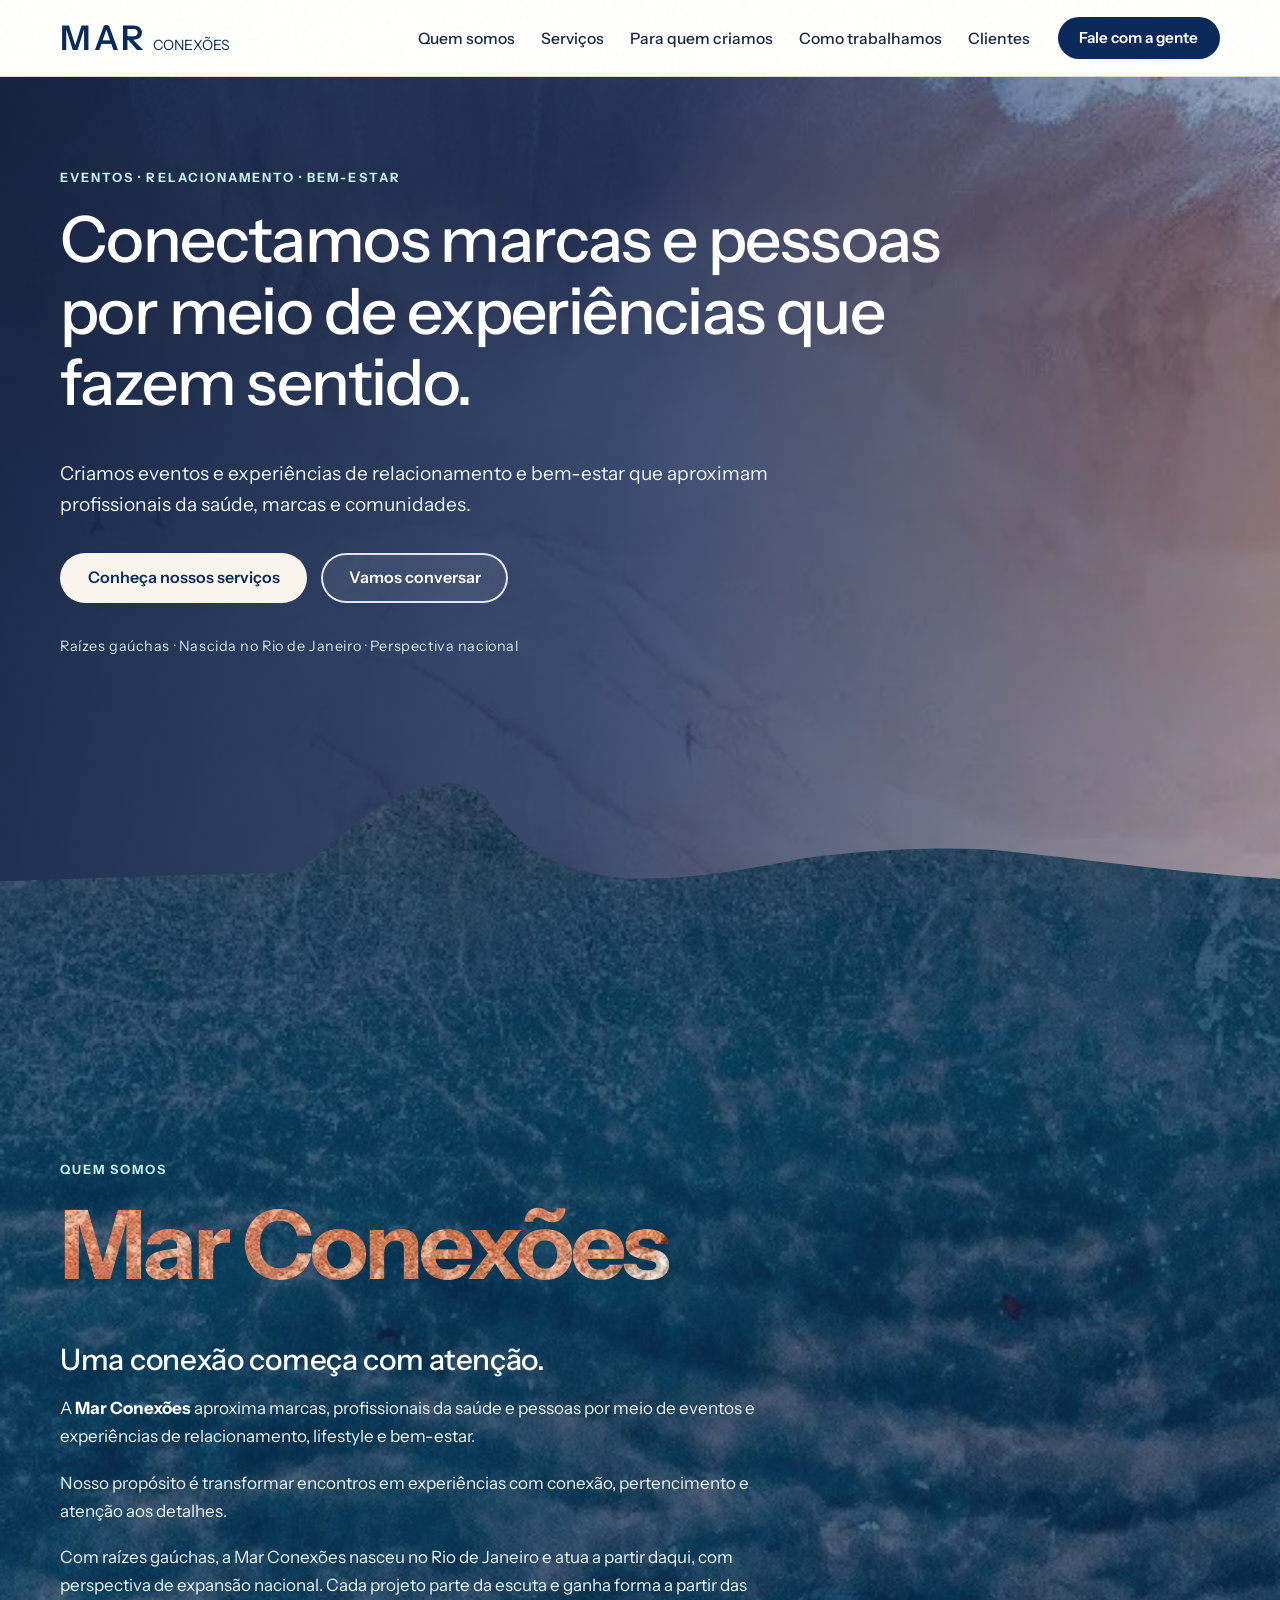
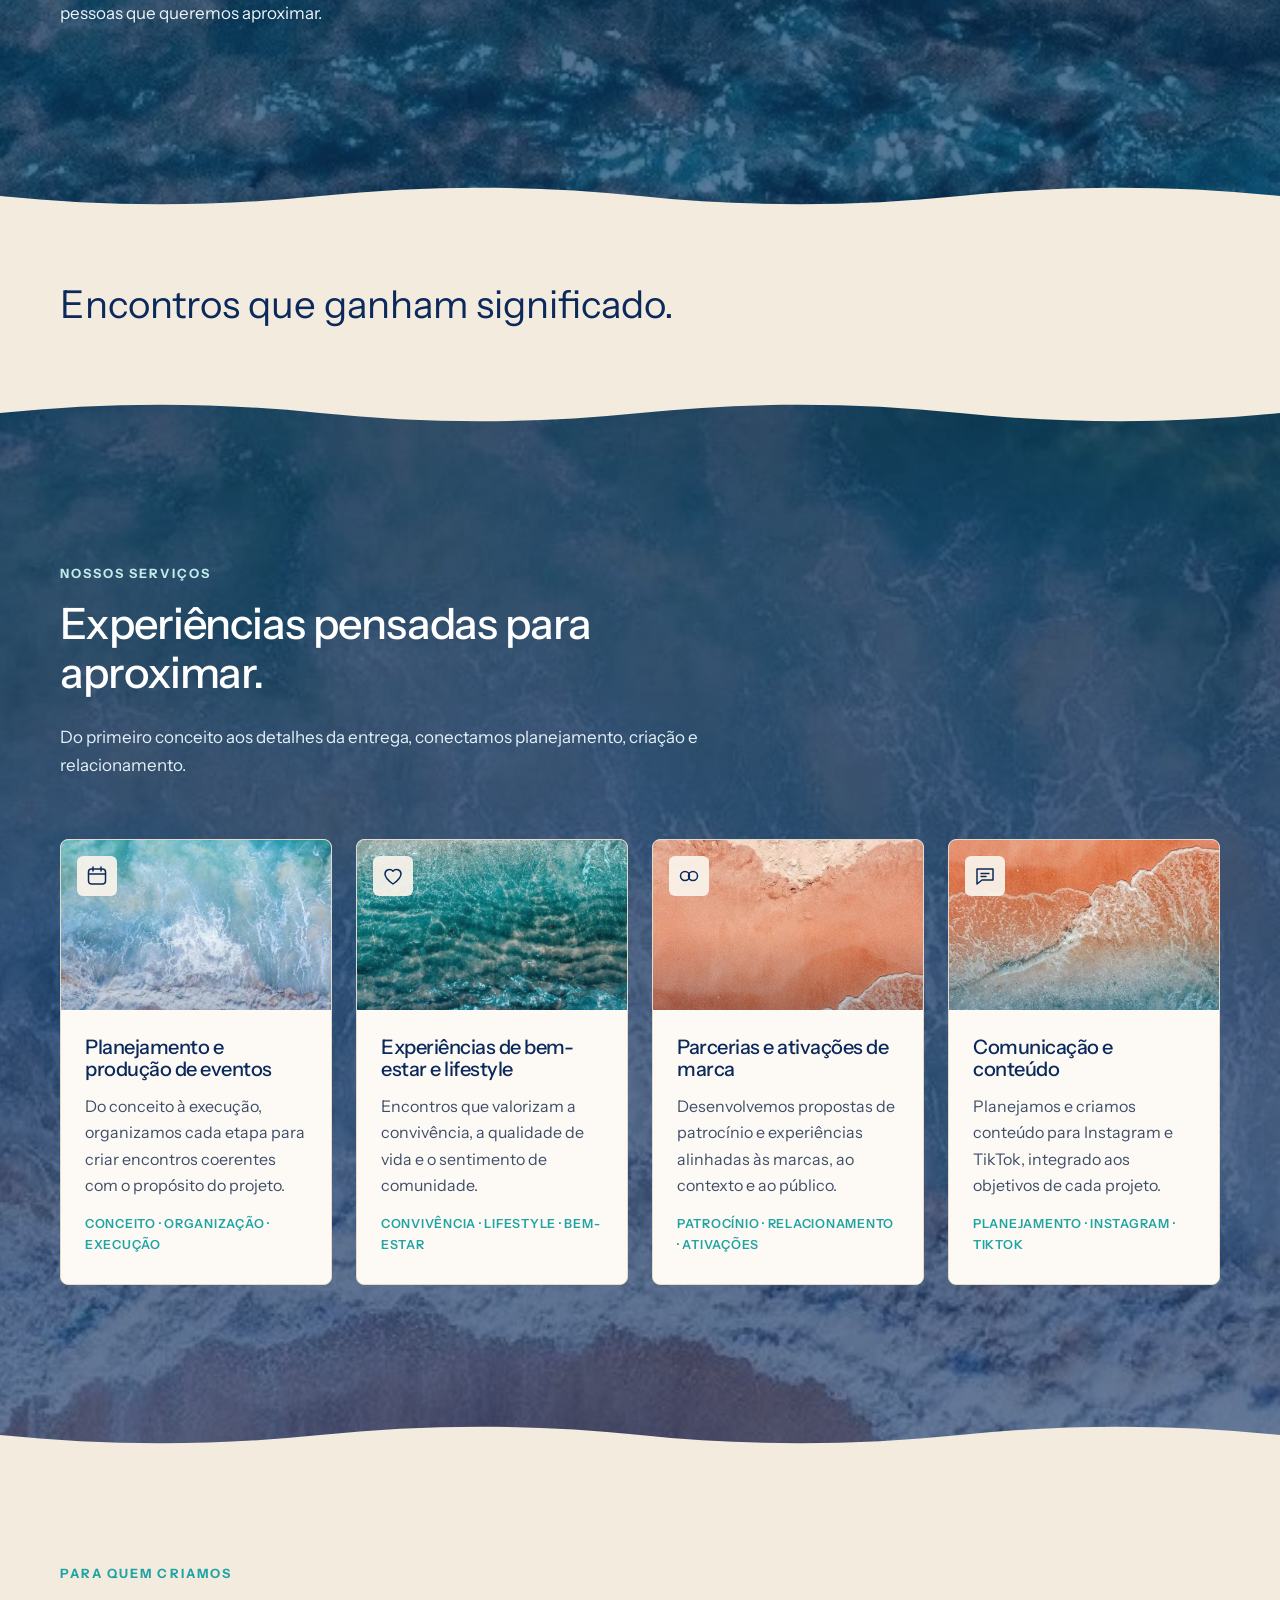
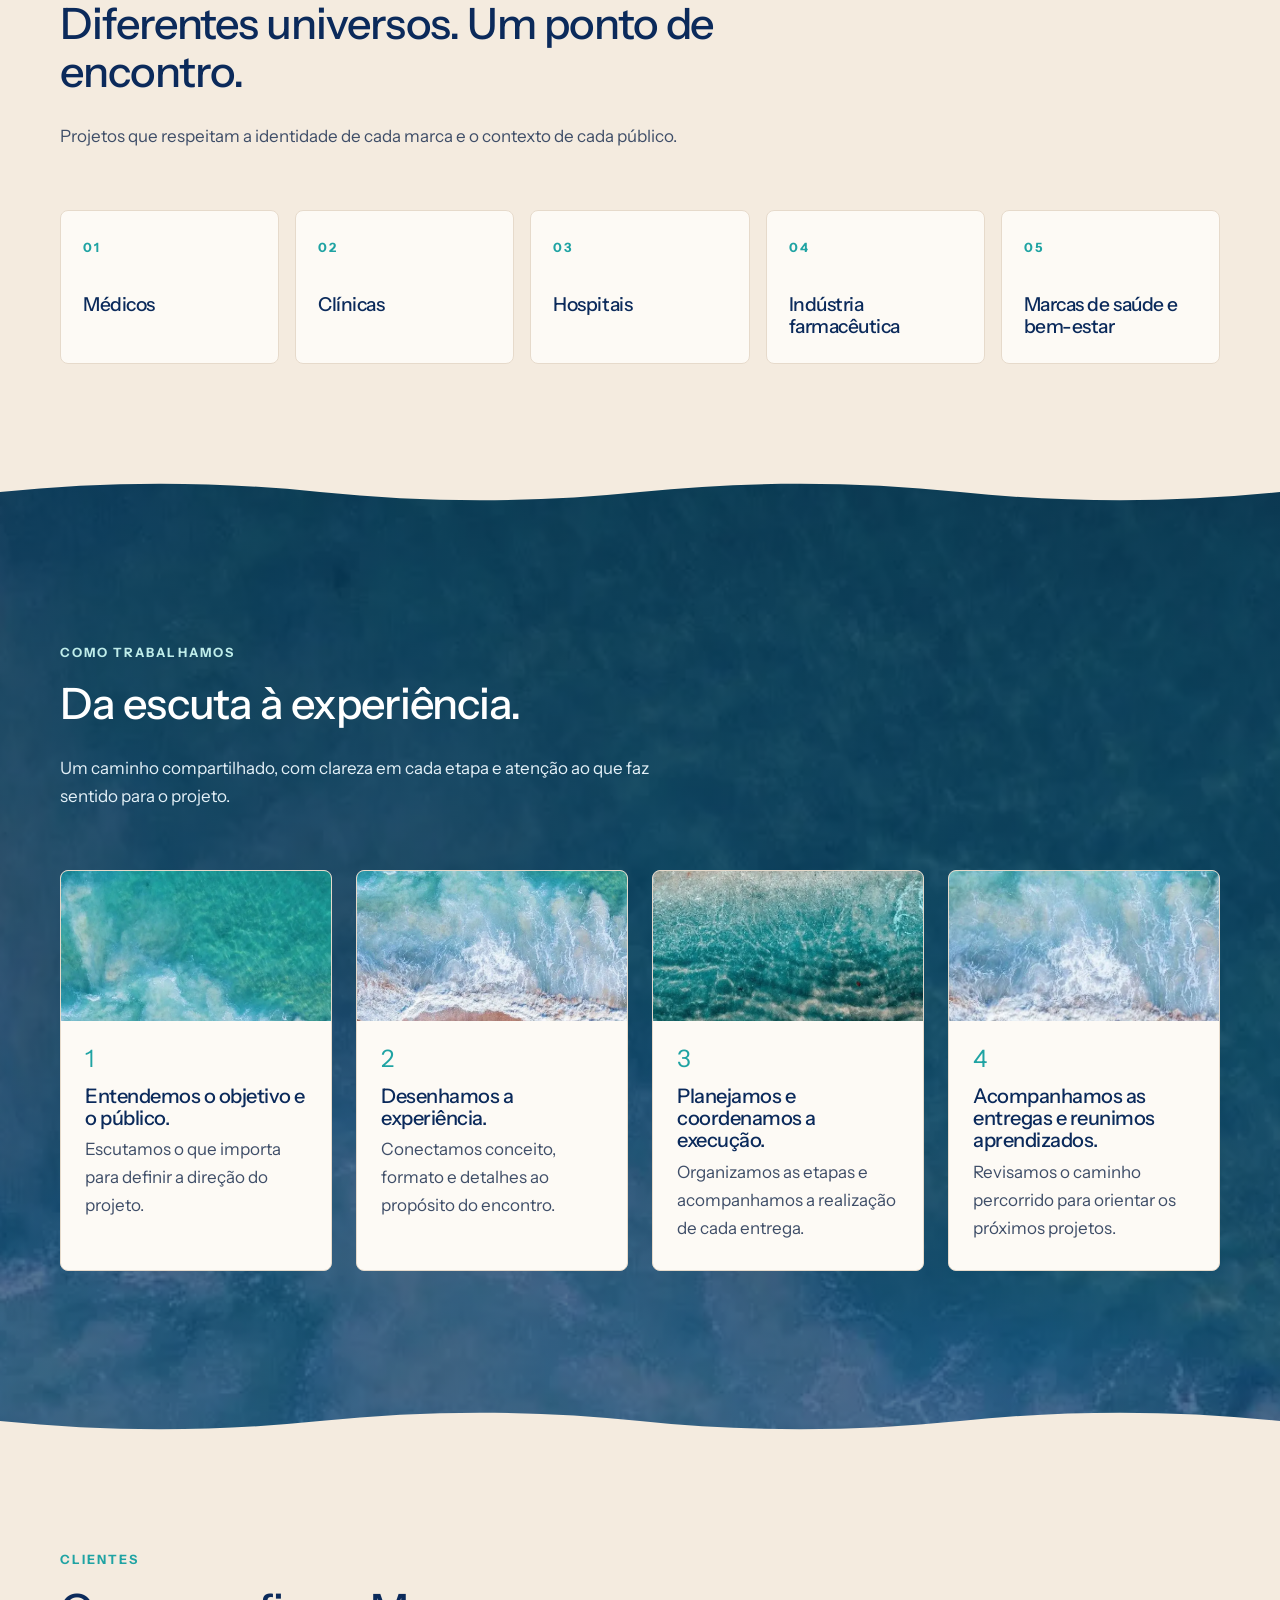
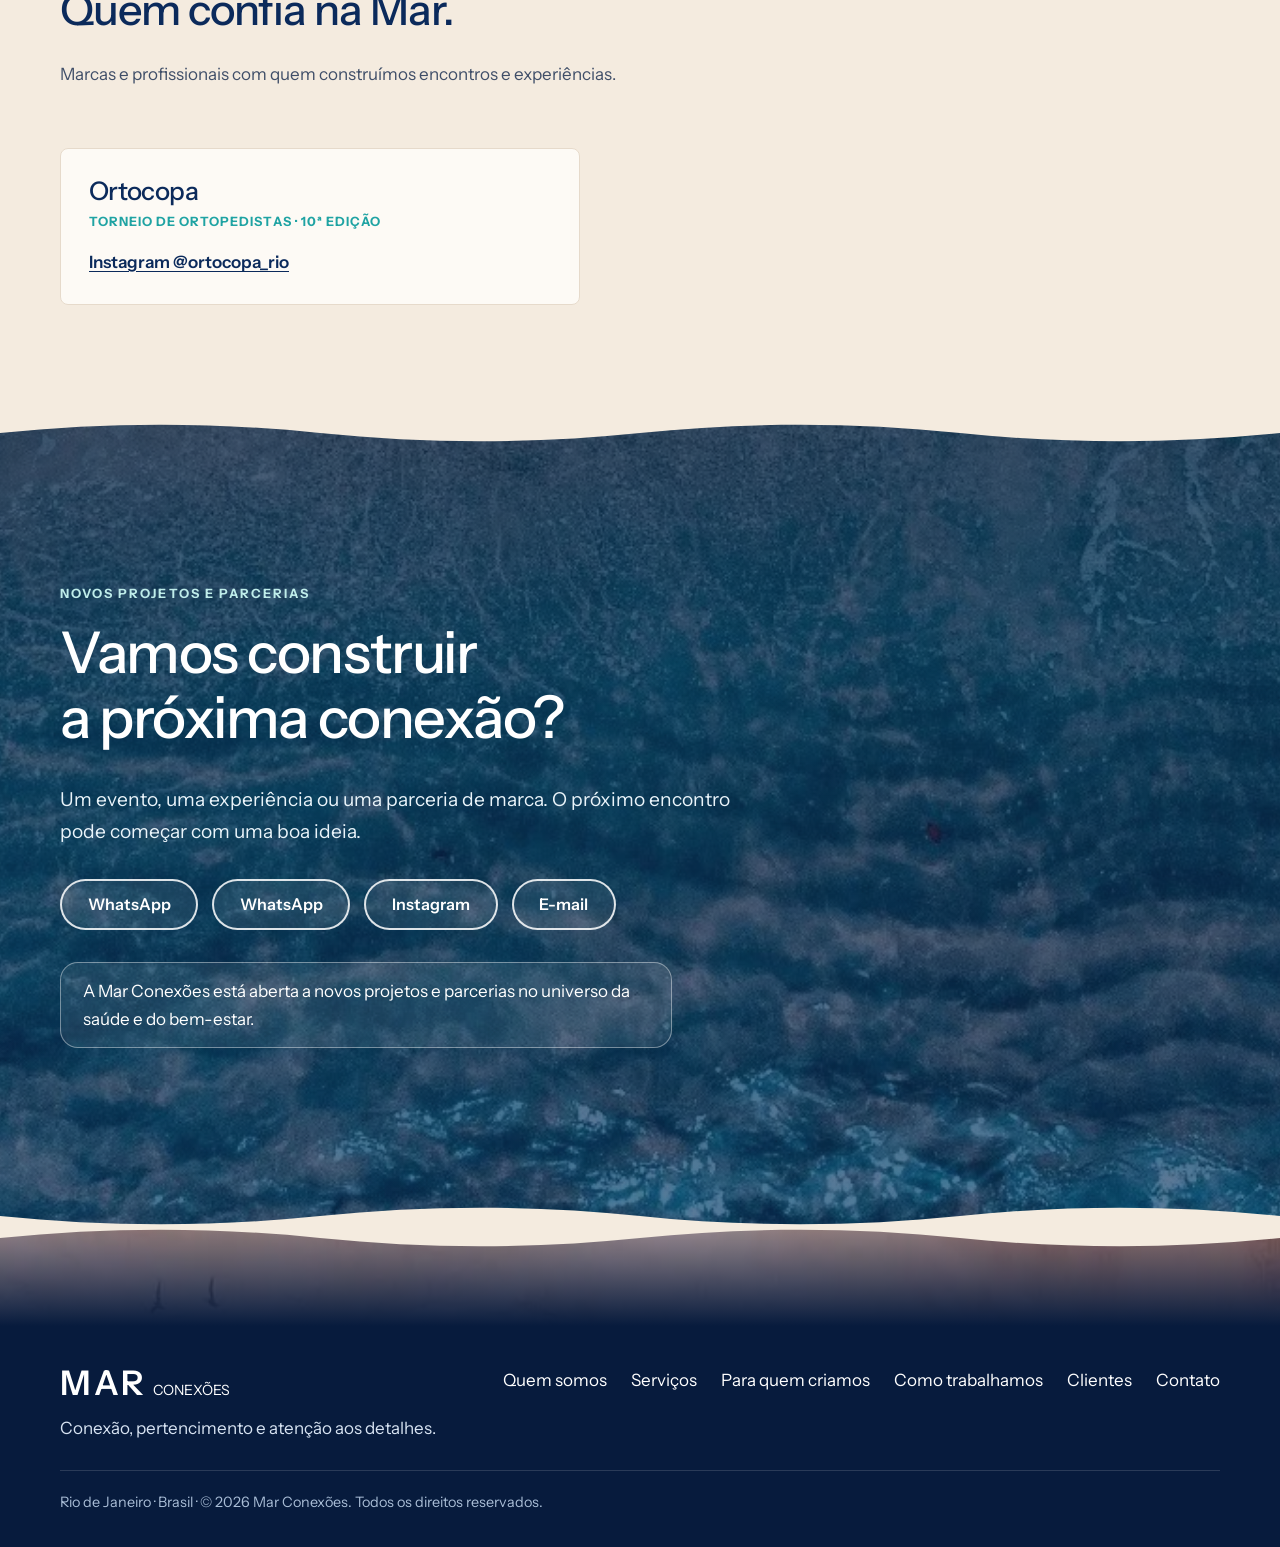
==== commit c51fc326: "Fonte Instrument Sans em todo o site (arquivos próprios em assets/fonts) Co-Authored-By: Claude Sonn" ====
--- a/index.html
+++ b/index.html
@@ -11,7 +11,7 @@
   <meta property="og:title" content="Mar Conexões">
   <meta property="og:description" content="Conectamos marcas e pessoas por meio de experiências que fazem sentido.">
   <link rel="icon" type="image/svg+xml" href="assets/favicon.svg">
-    <link rel="preload" href="assets/fonts/JetBrainsMono-Regular-400.woff2" as="font" type="font/woff2" crossorigin>
+    <link rel="preload" href="assets/fonts/InstrumentSans-Regular-400.woff2" as="font" type="font/woff2" crossorigin>
   <link rel="stylesheet" href="assets/css/styles.css">
 </head>
 <body>
--- a/assets/css/styles.css
+++ b/assets/css/styles.css
@@ -1,10 +1,11 @@
 /* ==========================================================================
    Mar Conexões — estilos. Cores e fontes: edite as variáveis em :root.
    ========================================================================== */
-/* Fonte própria (arquivos em assets/fonts): JetBrains Mono em todo o site. */
-@font-face { font-family: "JetBrains Mono"; font-weight: 400; font-style: normal; font-display: swap; src: url("../fonts/JetBrainsMono-Regular-400.woff2") format("woff2"); }
-@font-face { font-family: "JetBrains Mono"; font-weight: 500; font-style: normal; font-display: swap; src: url("../fonts/JetBrainsMono-Medium-500.woff2") format("woff2"); }
-@font-face { font-family: "JetBrains Mono"; font-weight: 600 800; font-style: normal; font-display: swap; src: url("../fonts/JetBrainsMono-Bold-700.woff2") format("woff2"); }
+/* Fonte própria (arquivos em assets/fonts): Instrument Sans em todo o site. */
+@font-face { font-family: "Instrument Sans"; font-weight: 400; font-style: normal; font-display: swap; src: url("../fonts/InstrumentSans-Regular-400.woff2") format("woff2"); }
+@font-face { font-family: "Instrument Sans"; font-weight: 500; font-style: normal; font-display: swap; src: url("../fonts/InstrumentSans-Medium-500.woff2") format("woff2"); }
+@font-face { font-family: "Instrument Sans"; font-weight: 600; font-style: normal; font-display: swap; src: url("../fonts/InstrumentSans-SemiBold-600.woff2") format("woff2"); }
+@font-face { font-family: "Instrument Sans"; font-weight: 700 800; font-style: normal; font-display: swap; src: url("../fonts/InstrumentSans-Bold-700.woff2") format("woff2"); }
 :root {
   --navy: #0B2A5B;
   --navy-deep: #071B3D;
@@ -18,8 +19,8 @@
   --muted: #3F4E68;
   --line: #E6DACB;
   --white: #fff;
-  --font-display: "JetBrains Mono", ui-monospace, "SFMono-Regular", Menlo, Consolas, monospace;
-  --font-body: "JetBrains Mono", ui-monospace, "SFMono-Regular", Menlo, Consolas, monospace;
+  --font-display: "Instrument Sans", system-ui, -apple-system, "Segoe UI", Roboto, Arial, sans-serif;
+  --font-body: "Instrument Sans", system-ui, -apple-system, "Segoe UI", Roboto, Arial, sans-serif;
   --radius: 8px;
   --header-h: 76px;
   --wave-h: 44px;
@@ -33,15 +34,15 @@
 }
 *, *::before, *::after { box-sizing: border-box; }
 html { scroll-behavior: smooth; scroll-padding-top: calc(var(--header-h) + 8px); }
-body { margin: 0; font-family: var(--font-body); color: var(--ink); background: var(--sand); line-height: 1.7; font-size: .98rem; -webkit-font-smoothing: antialiased; }
+body { margin: 0; font-family: var(--font-body); color: var(--ink); background: var(--sand); line-height: 1.65; font-size: 1.0625rem; -webkit-font-smoothing: antialiased; }
 body.menu-open { overflow: hidden; }
 /* Fundo de areia (foto) fixo atrás de toda a página, suavizado para manter o texto legível. */
 body::before { content: ""; position: fixed; inset: 0; z-index: -1; pointer-events: none; background: linear-gradient(rgba(250,244,234,.5), rgba(250,244,234,.5)), url("../img/areia-textura.webp") center / cover no-repeat; }
 img { max-width: 100%; display: block; }
-h1, h2, h3 { font-family: var(--font-display); color: var(--navy); font-weight: 500; line-height: 1.2; margin: 0 0 .6em; letter-spacing: -.03em; }
-h1 { font-size: clamp(1.8rem, 4.2vw, 3.1rem); }
-h2 { font-size: clamp(1.5rem, 3vw, 2.2rem); }
-h3 { font-size: 1.1rem; }
+h1, h2, h3 { font-family: var(--font-display); color: var(--navy); font-weight: 500; line-height: 1.12; margin: 0 0 .6em; letter-spacing: -.025em; }
+h1 { font-size: clamp(2.2rem, 5.4vw, 4rem); }
+h2 { font-size: clamp(1.8rem, 3.8vw, 2.7rem); }
+h3 { font-size: 1.25rem; }
 p { margin: 0 0 1.1em; }
 a { color: var(--navy); }
 :focus-visible { outline: 3px solid var(--teal); outline-offset: 3px; border-radius: 6px; }
@@ -71,8 +72,8 @@
 .site-header { position: sticky; top: 0; z-index: 50; background: rgba(255,255,255,.98); border-bottom: 1px solid var(--line); }
 .header-inner { height: var(--header-h); display: flex; align-items: center; justify-content: space-between; gap: 16px; }
 .brand { display: inline-flex; align-items: baseline; gap: 6px; line-height: 1; text-decoration: none; color: var(--navy); position: relative; z-index: 3; white-space: nowrap; }
-.brand-mar { font: 700 28px/1 var(--font-display); letter-spacing: 1px; }
-\.brand-sub { font-family: var(--font-body); font-size: 14px; letter-spacing: 2px; }
+.brand-mar { font: 600 34px/1 var(--font-display); letter-spacing: 3px; }
+\.brand-sub { font-family: var(--font-body); font-size: 16px; letter-spacing: 3px; }
 .brand-footer { color: #fff; margin-bottom: 14px; }
 .main-nav { display: flex; align-items: center; gap: 28px; }
 .main-nav ul { display: flex; gap: 26px; list-style: none; margin: 0; padding: 0; }
@@ -235,10 +236,10 @@
 .band-text { position: static; color: var(--navy); }
 /* Quem somos: nome com a foto dentro das letras */
 .about-new { text-align: left; }
-.about-logo { font-size: clamp(2.1rem, 6vw, 4.6rem); line-height: 1.05; font-weight: 700; letter-spacing: -.04em; white-space: nowrap; margin: 0 0 .4em; color: transparent; background: url("../img/mar-coral-vertical.webp") center 48% / cover; -webkit-background-clip: text; background-clip: text; -webkit-text-fill-color: transparent; padding-bottom: .1em; }
+.about-logo { font-size: clamp(2.4rem, 8vw, 6rem); line-height: 1.02; font-weight: 700; letter-spacing: -.04em; white-space: nowrap; margin: 0 0 .4em; color: transparent; background: url("../img/mar-coral-vertical.webp") center 48% / cover; -webkit-background-clip: text; background-clip: text; -webkit-text-fill-color: transparent; padding-bottom: .1em; }
 .about-copy { max-width: 44rem; }
-.about-copy .about-statement { font-family: var(--font-display); font-size: clamp(1.3rem, 2.6vw, 1.9rem); line-height: 1.2; font-weight: 500; color: #fff; margin-bottom: .6em; letter-spacing: -.01em; }
-.about-copy p { font-size: .98rem; line-height: 1.65; color: #EAF4FA; }
+.about-copy .about-statement { font-family: var(--font-display); font-size: clamp(1.5rem, 3.2vw, 2.3rem); line-height: 1.15; font-weight: 500; color: #fff; margin-bottom: .6em; letter-spacing: -.01em; }
+.about-copy p { font-size: 1.0625rem; line-height: 1.65; color: #EAF4FA; }
 .about-copy strong { color: #fff; }
 @media (max-width: 699px) { :root { --wave-h: 28px; --link-h: 130px; --link-overlap: 40px; --header-h: 72px; } }
 
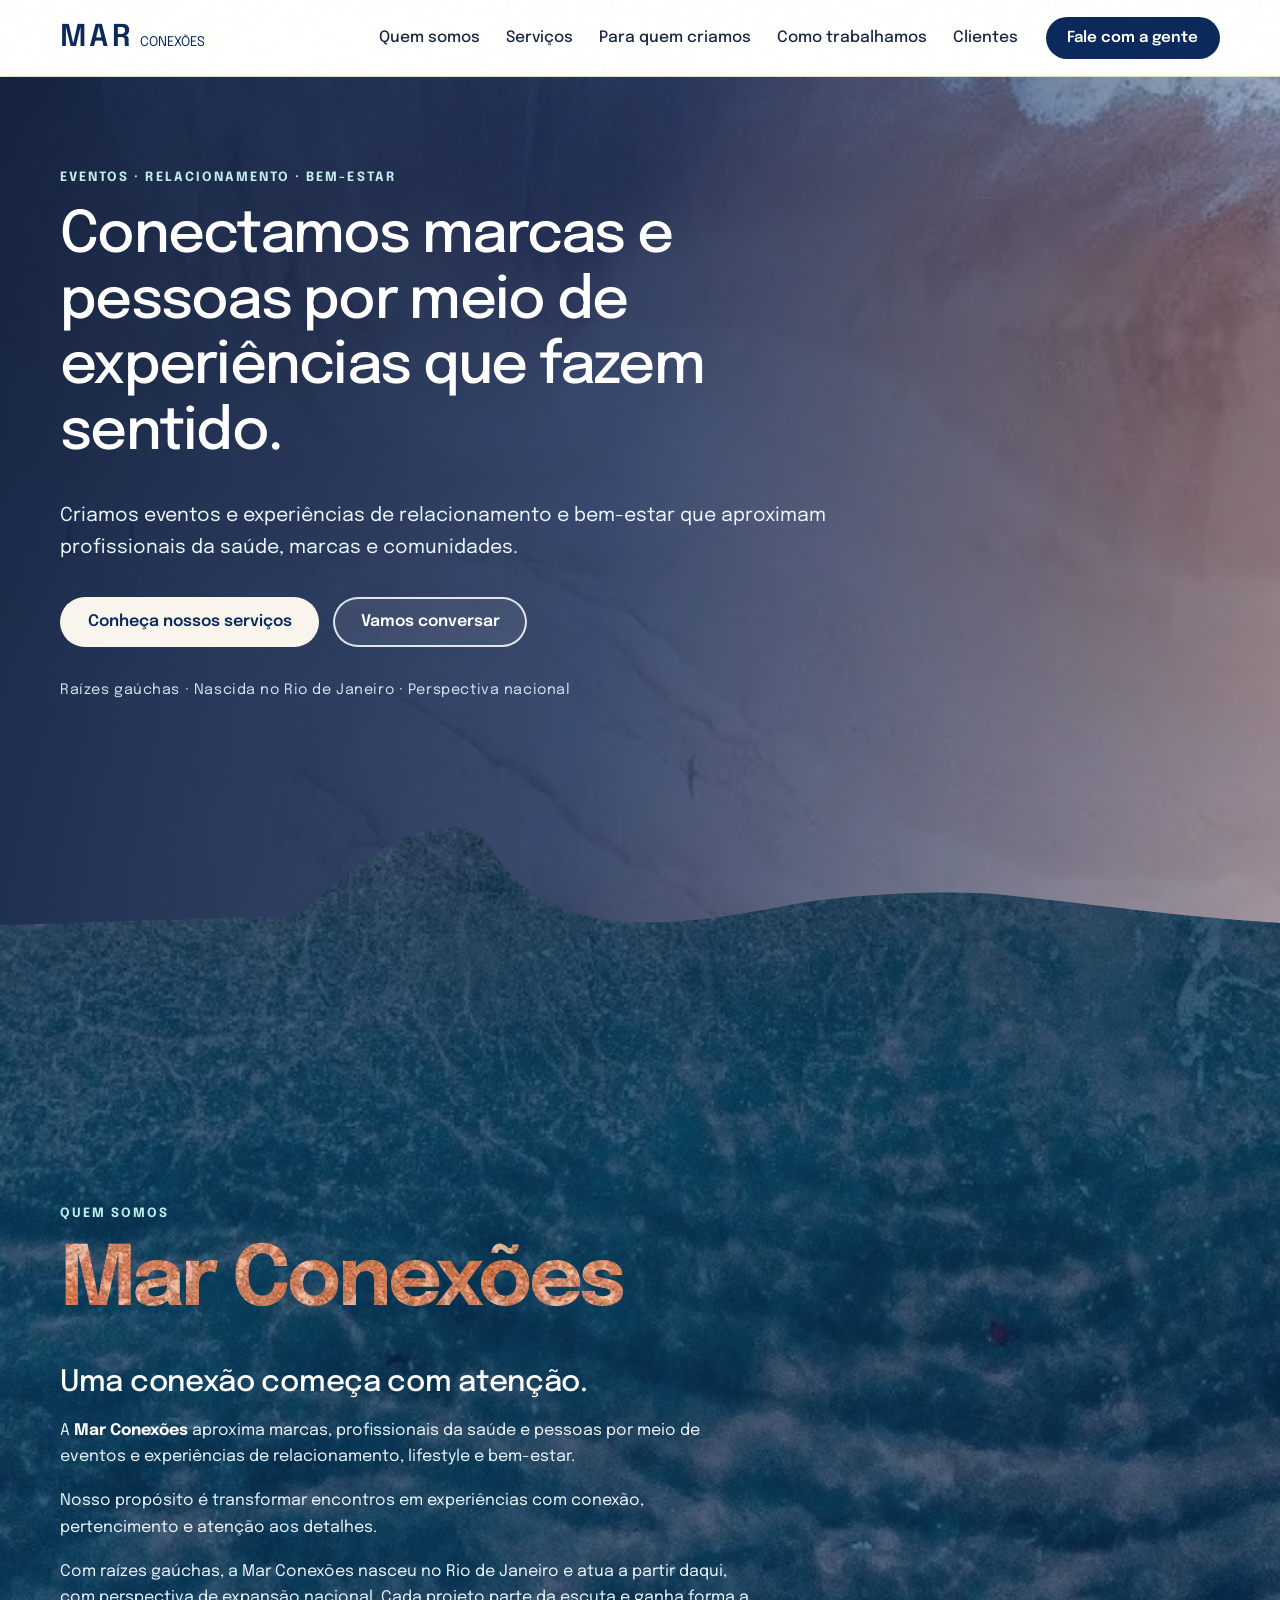
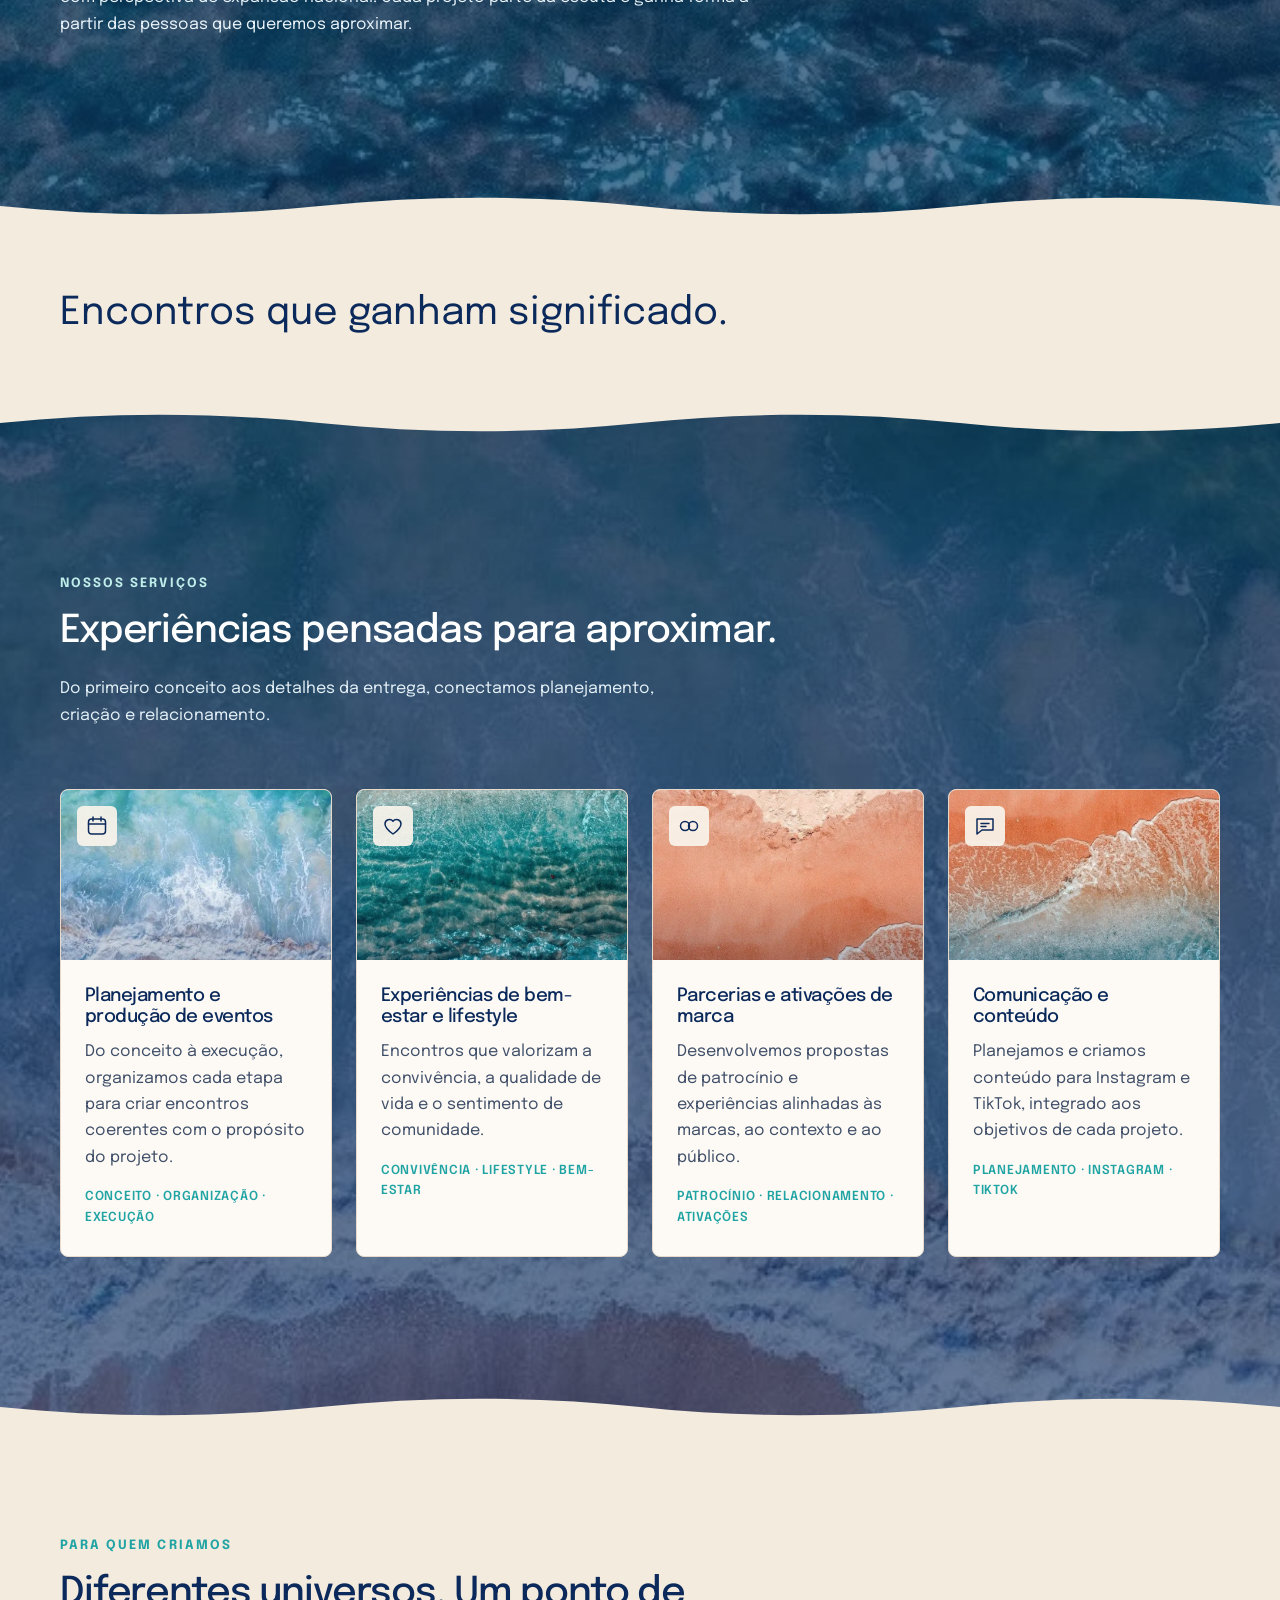
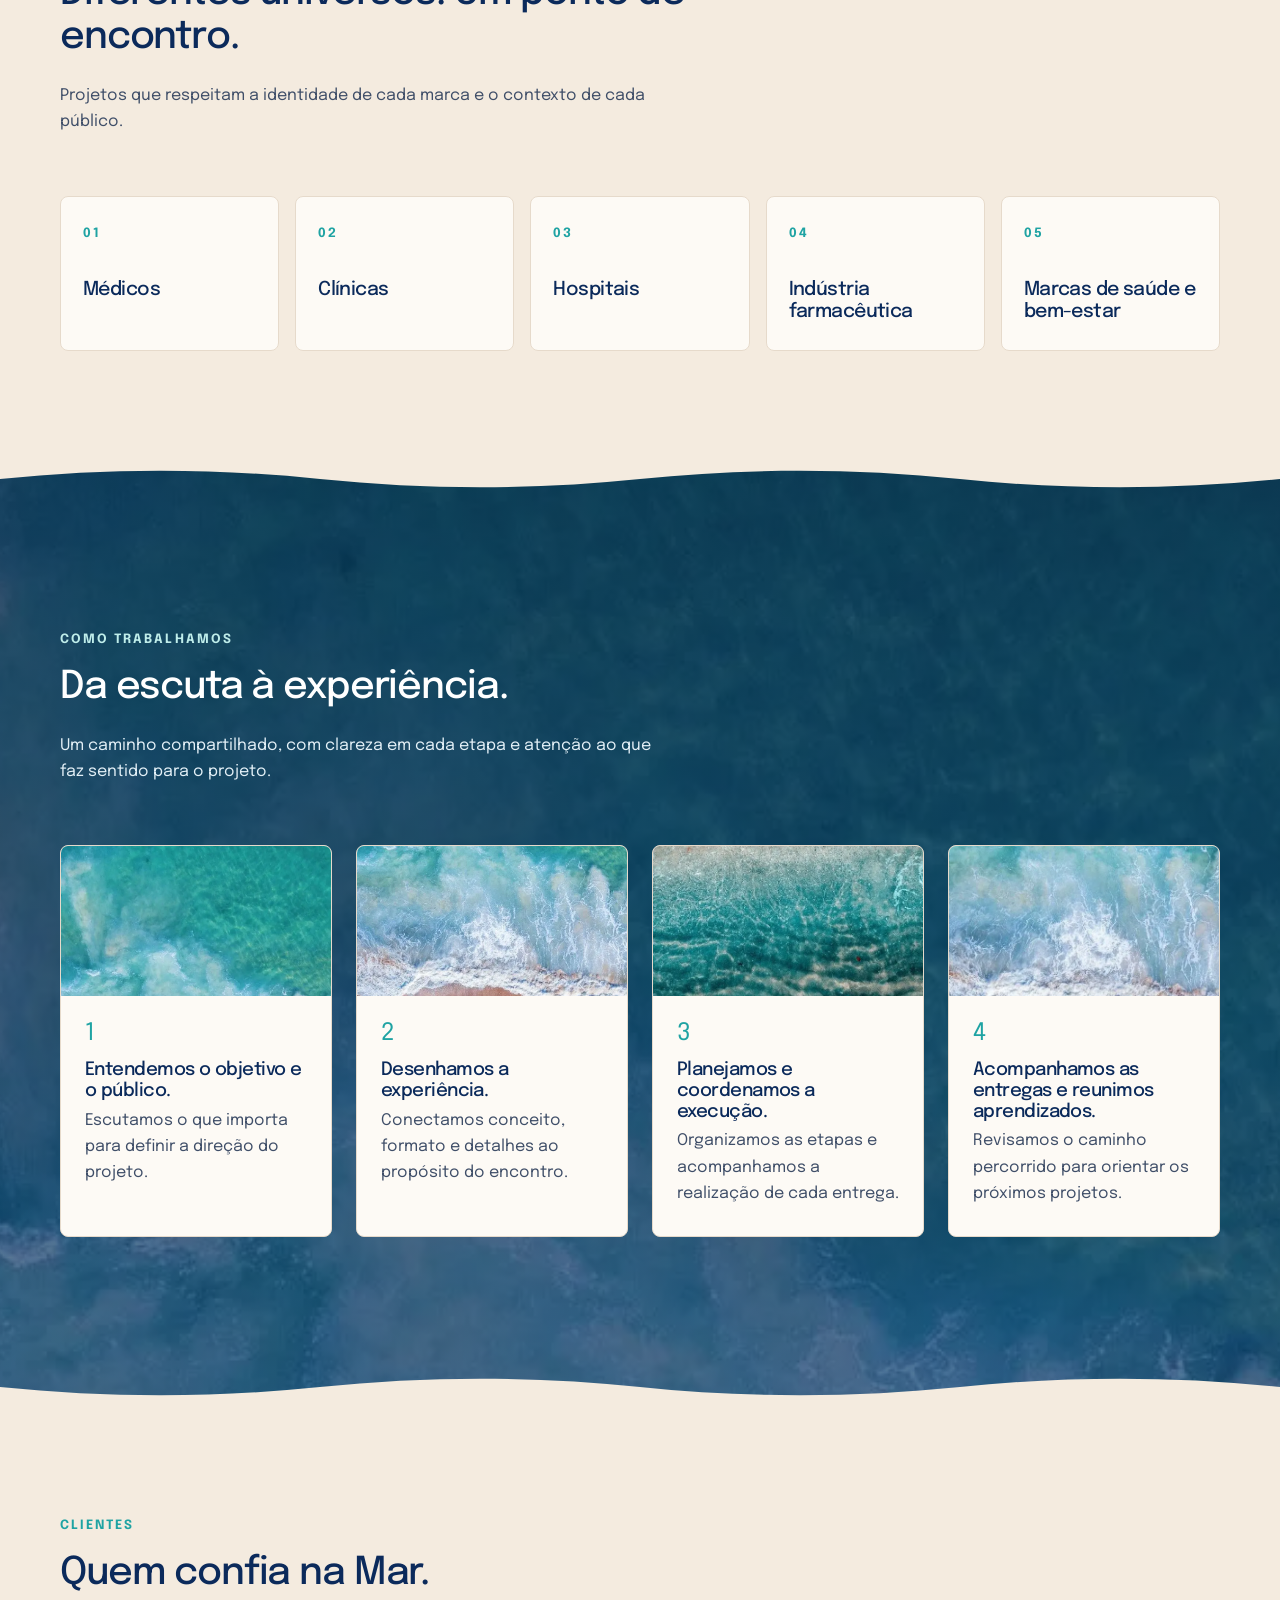
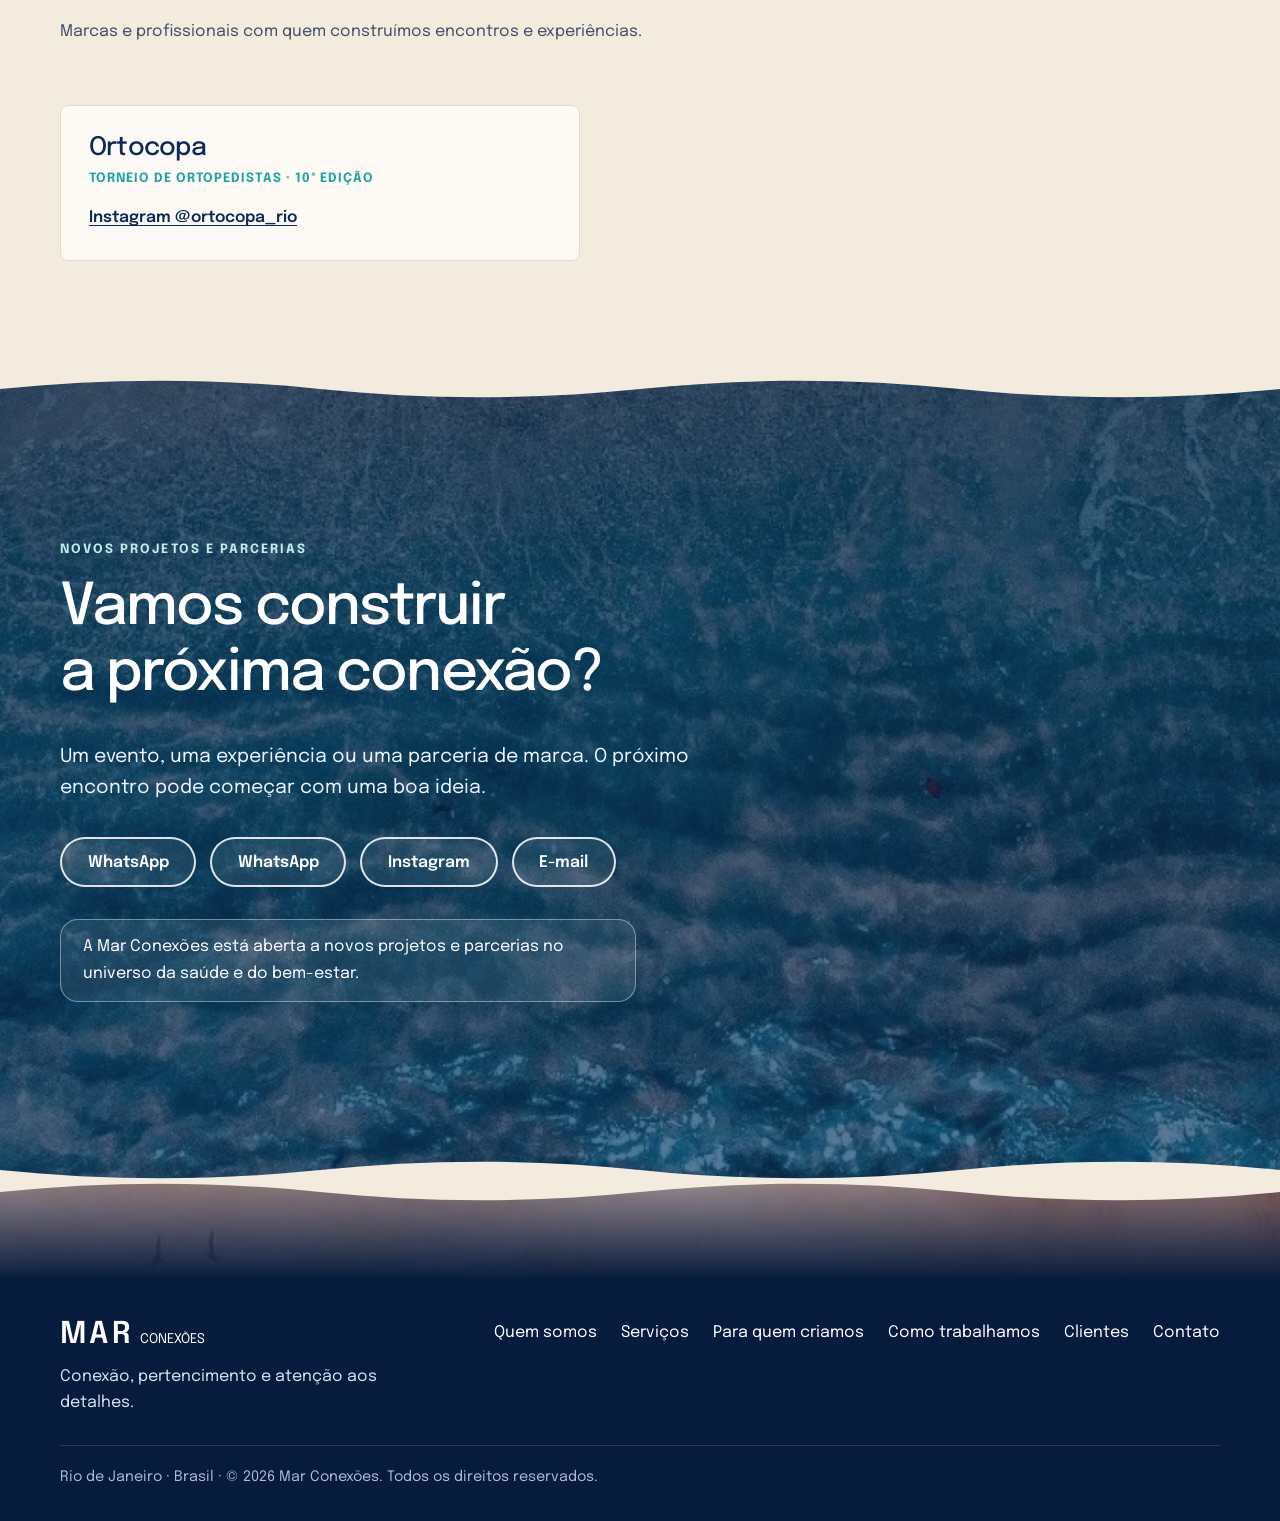
==== commit a0294b98: "Fonte Epilogue em todo o site (arquivos próprios em assets/fonts) Co-Authored-By: Claude Sonnet 5.5 " ====
--- a/index.html
+++ b/index.html
@@ -11,7 +11,7 @@
   <meta property="og:title" content="Mar Conexões">
   <meta property="og:description" content="Conectamos marcas e pessoas por meio de experiências que fazem sentido.">
   <link rel="icon" type="image/svg+xml" href="assets/favicon.svg">
-    <link rel="preload" href="assets/fonts/InstrumentSans-Regular-400.woff2" as="font" type="font/woff2" crossorigin>
+    <link rel="preload" href="assets/fonts/Epilogue-Regular-400.woff2" as="font" type="font/woff2" crossorigin>
   <link rel="stylesheet" href="assets/css/styles.css">
 </head>
 <body>
--- a/assets/css/styles.css
+++ b/assets/css/styles.css
@@ -1,11 +1,11 @@
 /* ==========================================================================
    Mar Conexões — estilos. Cores e fontes: edite as variáveis em :root.
    ========================================================================== */
-/* Fonte própria (arquivos em assets/fonts): Instrument Sans em todo o site. */
-@font-face { font-family: "Instrument Sans"; font-weight: 400; font-style: normal; font-display: swap; src: url("../fonts/InstrumentSans-Regular-400.woff2") format("woff2"); }
-@font-face { font-family: "Instrument Sans"; font-weight: 500; font-style: normal; font-display: swap; src: url("../fonts/InstrumentSans-Medium-500.woff2") format("woff2"); }
-@font-face { font-family: "Instrument Sans"; font-weight: 600; font-style: normal; font-display: swap; src: url("../fonts/InstrumentSans-SemiBold-600.woff2") format("woff2"); }
-@font-face { font-family: "Instrument Sans"; font-weight: 700 800; font-style: normal; font-display: swap; src: url("../fonts/InstrumentSans-Bold-700.woff2") format("woff2"); }
+/* Fonte própria (arquivos em assets/fonts): Epilogue em todo o site. */
+@font-face { font-family: "Epilogue"; font-weight: 400; font-style: normal; font-display: swap; src: url("../fonts/Epilogue-Regular-400.woff2") format("woff2"); }
+@font-face { font-family: "Epilogue"; font-weight: 500; font-style: normal; font-display: swap; src: url("../fonts/Epilogue-Medium-500.woff2") format("woff2"); }
+@font-face { font-family: "Epilogue"; font-weight: 600; font-style: normal; font-display: swap; src: url("../fonts/Epilogue-SemiBold-600.woff2") format("woff2"); }
+@font-face { font-family: "Epilogue"; font-weight: 700 800; font-style: normal; font-display: swap; src: url("../fonts/Epilogue-Bold-700.woff2") format("woff2"); }
 :root {
   --navy: #0B2A5B;
   --navy-deep: #071B3D;
@@ -19,8 +19,8 @@
   --muted: #3F4E68;
   --line: #E6DACB;
   --white: #fff;
-  --font-display: "Instrument Sans", system-ui, -apple-system, "Segoe UI", Roboto, Arial, sans-serif;
-  --font-body: "Instrument Sans", system-ui, -apple-system, "Segoe UI", Roboto, Arial, sans-serif;
+  --font-display: "Epilogue", system-ui, -apple-system, "Segoe UI", Roboto, Arial, sans-serif;
+  --font-body: "Epilogue", system-ui, -apple-system, "Segoe UI", Roboto, Arial, sans-serif;
   --radius: 8px;
   --header-h: 76px;
   --wave-h: 44px;
@@ -34,15 +34,15 @@
 }
 *, *::before, *::after { box-sizing: border-box; }
 html { scroll-behavior: smooth; scroll-padding-top: calc(var(--header-h) + 8px); }
-body { margin: 0; font-family: var(--font-body); color: var(--ink); background: var(--sand); line-height: 1.65; font-size: 1.0625rem; -webkit-font-smoothing: antialiased; }
+body { margin: 0; font-family: var(--font-body); color: var(--ink); background: var(--sand); line-height: 1.65; font-size: 1rem; -webkit-font-smoothing: antialiased; }
 body.menu-open { overflow: hidden; }
 /* Fundo de areia (foto) fixo atrás de toda a página, suavizado para manter o texto legível. */
 body::before { content: ""; position: fixed; inset: 0; z-index: -1; pointer-events: none; background: linear-gradient(rgba(250,244,234,.5), rgba(250,244,234,.5)), url("../img/areia-textura.webp") center / cover no-repeat; }
 img { max-width: 100%; display: block; }
-h1, h2, h3 { font-family: var(--font-display); color: var(--navy); font-weight: 500; line-height: 1.12; margin: 0 0 .6em; letter-spacing: -.025em; }
-h1 { font-size: clamp(2.2rem, 5.4vw, 4rem); }
-h2 { font-size: clamp(1.8rem, 3.8vw, 2.7rem); }
-h3 { font-size: 1.25rem; }
+h1, h2, h3 { font-family: var(--font-display); color: var(--navy); font-weight: 500; line-height: 1.14; margin: 0 0 .6em; letter-spacing: -.03em; }
+h1 { font-size: clamp(2rem, 4.8vw, 3.6rem); }
+h2 { font-size: clamp(1.65rem, 3.3vw, 2.4rem); }
+h3 { font-size: 1.15rem; }
 p { margin: 0 0 1.1em; }
 a { color: var(--navy); }
 :focus-visible { outline: 3px solid var(--teal); outline-offset: 3px; border-radius: 6px; }
@@ -72,8 +72,8 @@
 .site-header { position: sticky; top: 0; z-index: 50; background: rgba(255,255,255,.98); border-bottom: 1px solid var(--line); }
 .header-inner { height: var(--header-h); display: flex; align-items: center; justify-content: space-between; gap: 16px; }
 .brand { display: inline-flex; align-items: baseline; gap: 6px; line-height: 1; text-decoration: none; color: var(--navy); position: relative; z-index: 3; white-space: nowrap; }
-.brand-mar { font: 600 34px/1 var(--font-display); letter-spacing: 3px; }
-\.brand-sub { font-family: var(--font-body); font-size: 16px; letter-spacing: 3px; }
+.brand-mar { font: 600 30px/1 var(--font-display); letter-spacing: 3px; }
+\.brand-sub { font-family: var(--font-body); font-size: 14px; letter-spacing: 3px; }
 .brand-footer { color: #fff; margin-bottom: 14px; }
 .main-nav { display: flex; align-items: center; gap: 28px; }
 .main-nav ul { display: flex; gap: 26px; list-style: none; margin: 0; padding: 0; }
@@ -157,7 +157,7 @@
 .card-icon { position: absolute; z-index: 1; left: 16px; top: 16px; width: 40px; height: 40px; border-radius: 6px; background: rgba(250,245,236,.92); display: grid; place-items: center; }
 .card-icon svg { width: 24px; height: 24px; fill: none; stroke: var(--navy); stroke-width: 1.5; stroke-linecap: round; stroke-linejoin: round; }
 .card-body { padding: 26px 24px 28px; }
-.card-body h3 { font-size: 1.25rem; }
+.card-body h3 { font-size: 1.15rem; }
 .card-body p { margin: 0; color: var(--muted); font-size: 1rem; }
 @media (max-width: 1099px) { .cards-4 { grid-template-columns: repeat(2, 1fr); } }
 @media (max-width: 599px) { .cards-4 { grid-template-columns: 1fr; } }
@@ -236,10 +236,10 @@
 .band-text { position: static; color: var(--navy); }
 /* Quem somos: nome com a foto dentro das letras */
 .about-new { text-align: left; }
-.about-logo { font-size: clamp(2.4rem, 8vw, 6rem); line-height: 1.02; font-weight: 700; letter-spacing: -.04em; white-space: nowrap; margin: 0 0 .4em; color: transparent; background: url("../img/mar-coral-vertical.webp") center 48% / cover; -webkit-background-clip: text; background-clip: text; -webkit-text-fill-color: transparent; padding-bottom: .1em; }
+.about-logo { font-size: clamp(2.2rem, 7vw, 5.2rem); line-height: 1.02; font-weight: 700; letter-spacing: -.045em; white-space: nowrap; margin: 0 0 .4em; color: transparent; background: url("../img/mar-coral-vertical.webp") center 48% / cover; -webkit-background-clip: text; background-clip: text; -webkit-text-fill-color: transparent; padding-bottom: .1em; }
 .about-copy { max-width: 44rem; }
-.about-copy .about-statement { font-family: var(--font-display); font-size: clamp(1.5rem, 3.2vw, 2.3rem); line-height: 1.15; font-weight: 500; color: #fff; margin-bottom: .6em; letter-spacing: -.01em; }
-.about-copy p { font-size: 1.0625rem; line-height: 1.65; color: #EAF4FA; }
+.about-copy .about-statement { font-family: var(--font-display); font-size: clamp(1.35rem, 2.8vw, 2rem); line-height: 1.15; font-weight: 500; color: #fff; margin-bottom: .6em; letter-spacing: -.01em; }
+.about-copy p { font-size: 1rem; line-height: 1.65; color: #EAF4FA; }
 .about-copy strong { color: #fff; }
 @media (max-width: 699px) { :root { --wave-h: 28px; --link-h: 130px; --link-overlap: 40px; --header-h: 72px; } }
 
